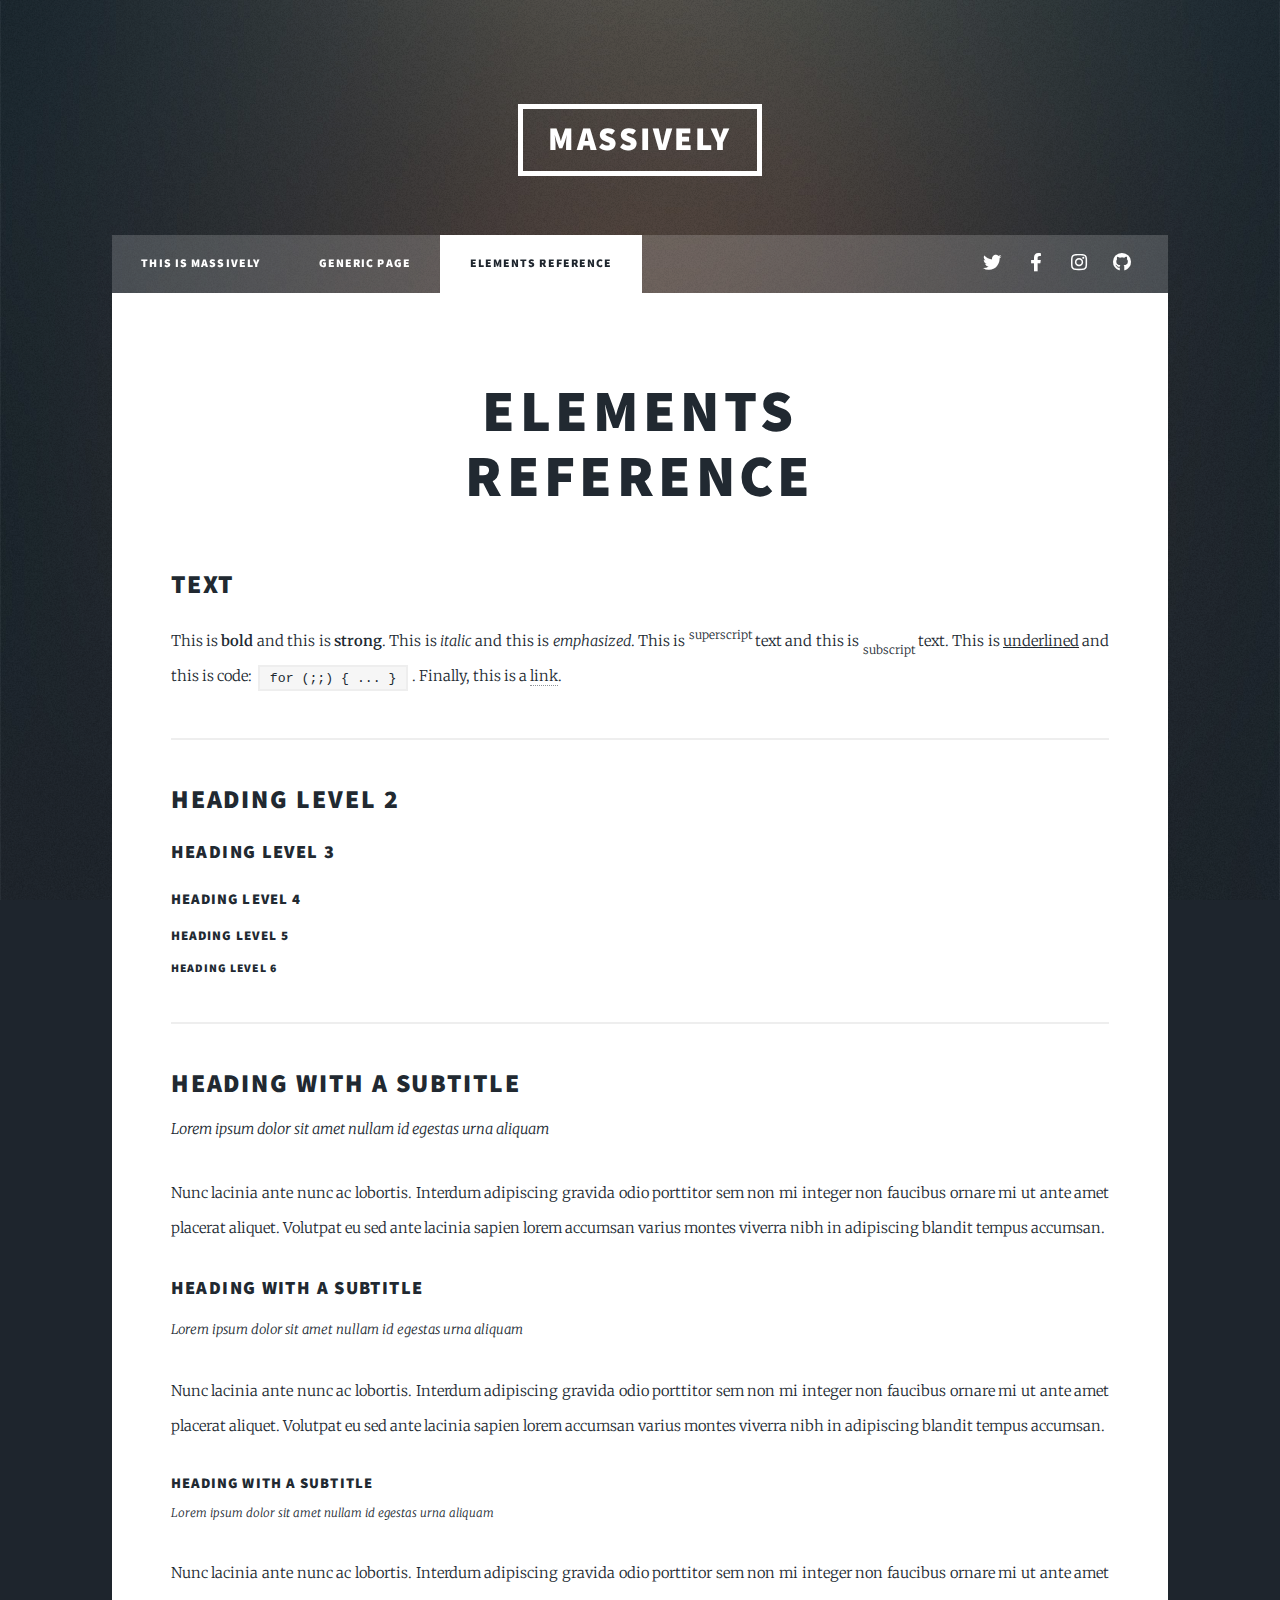
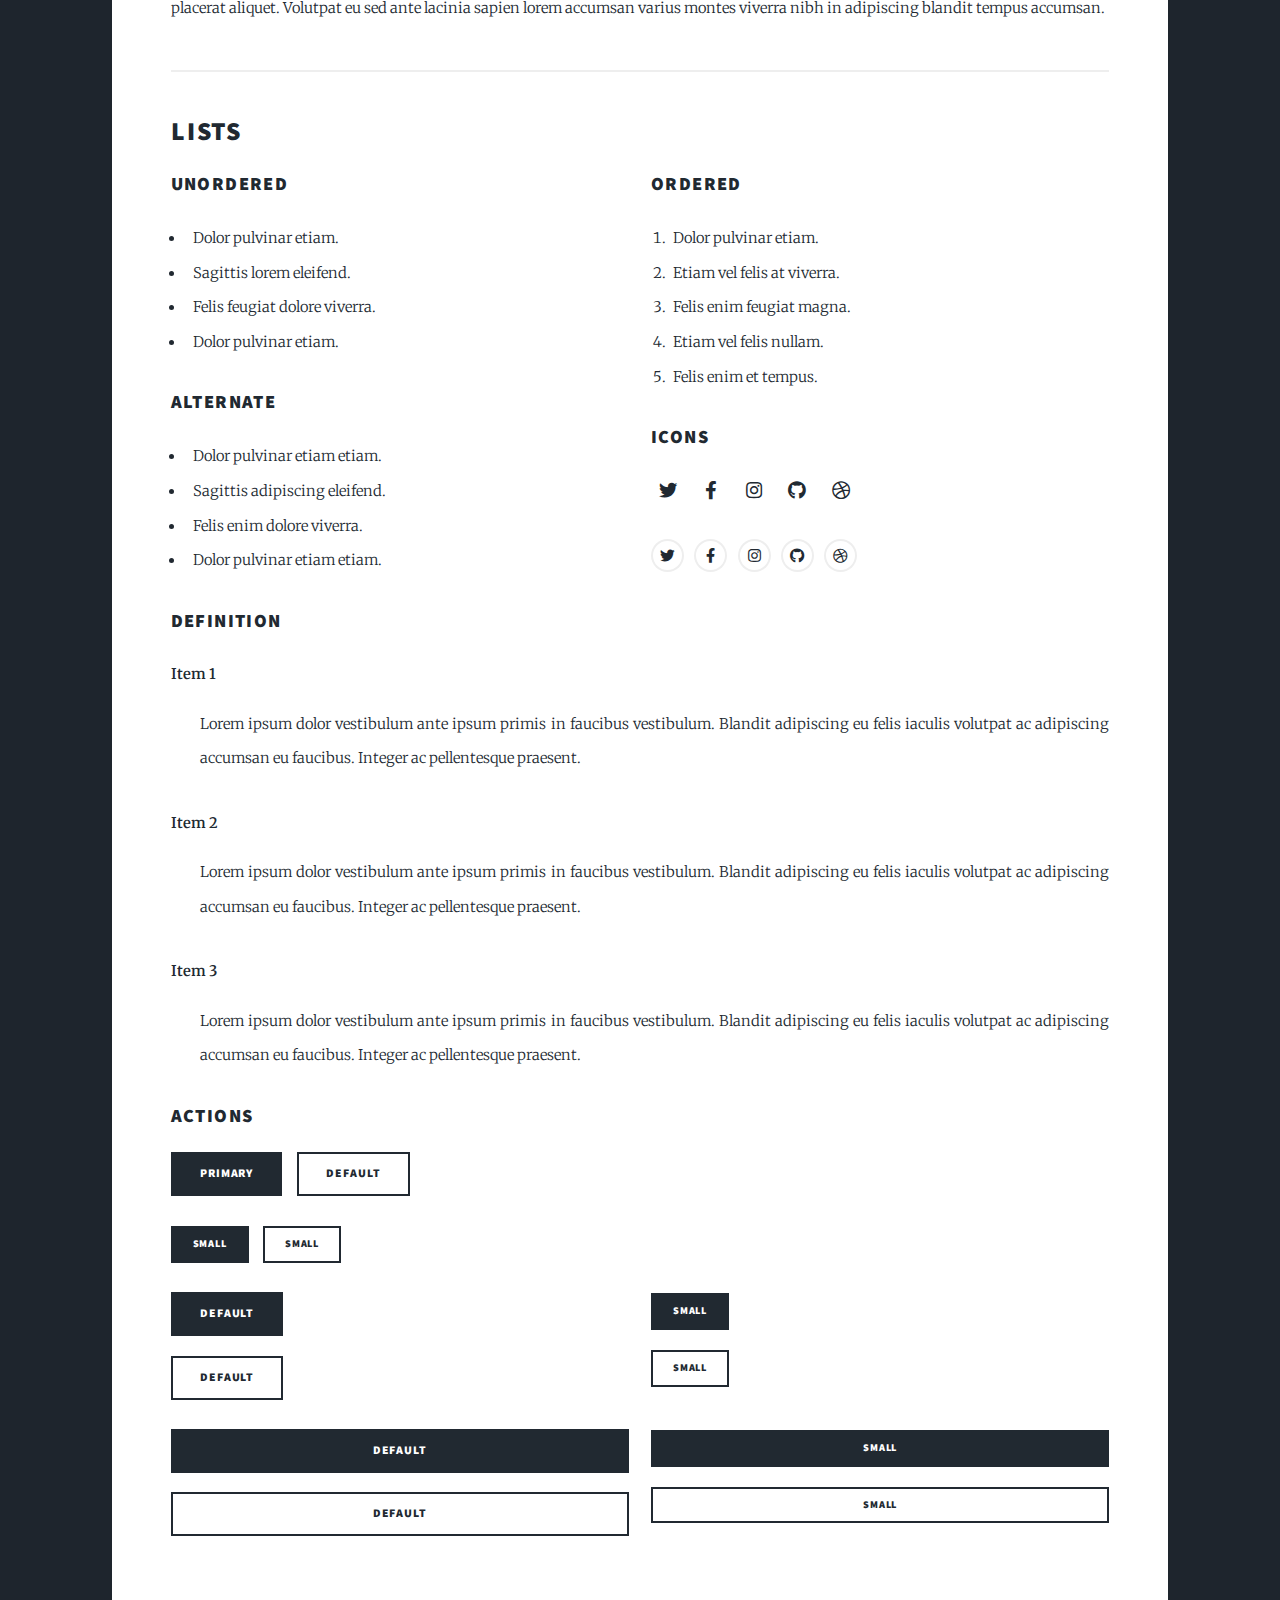
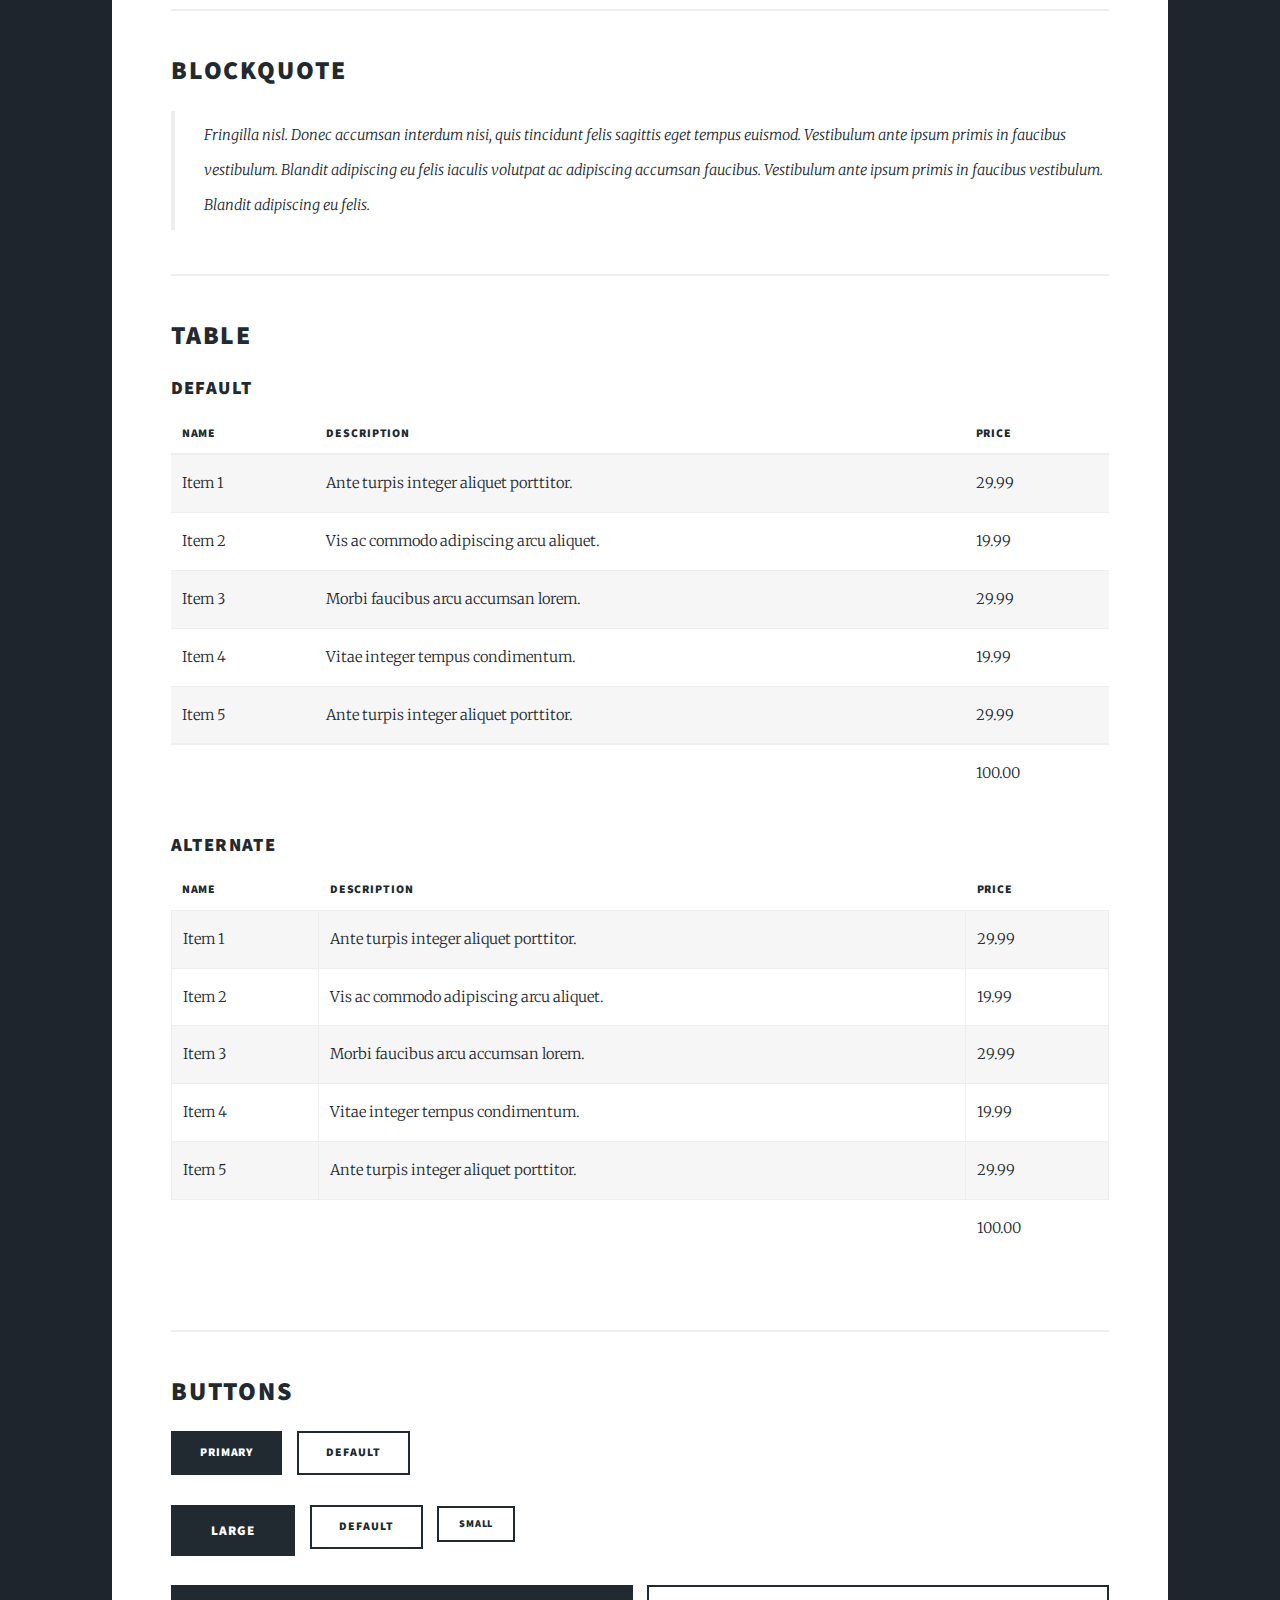
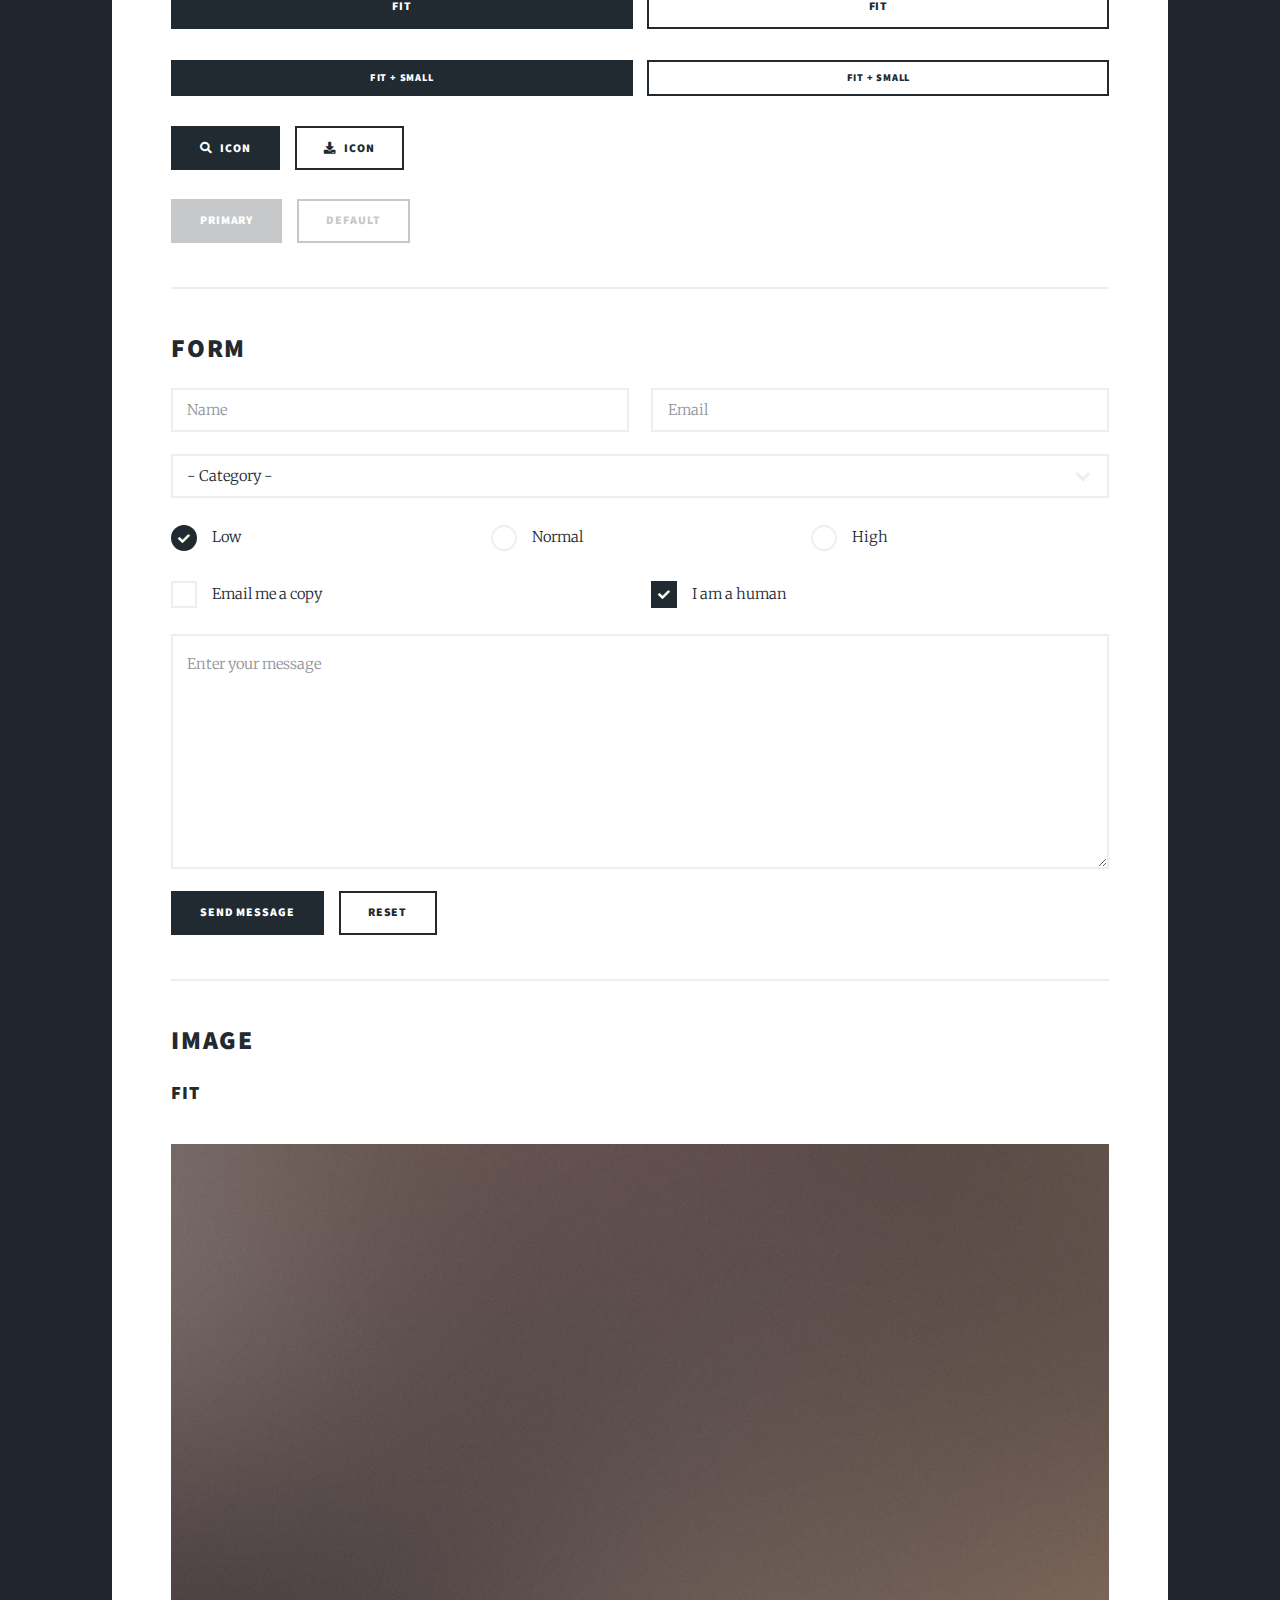
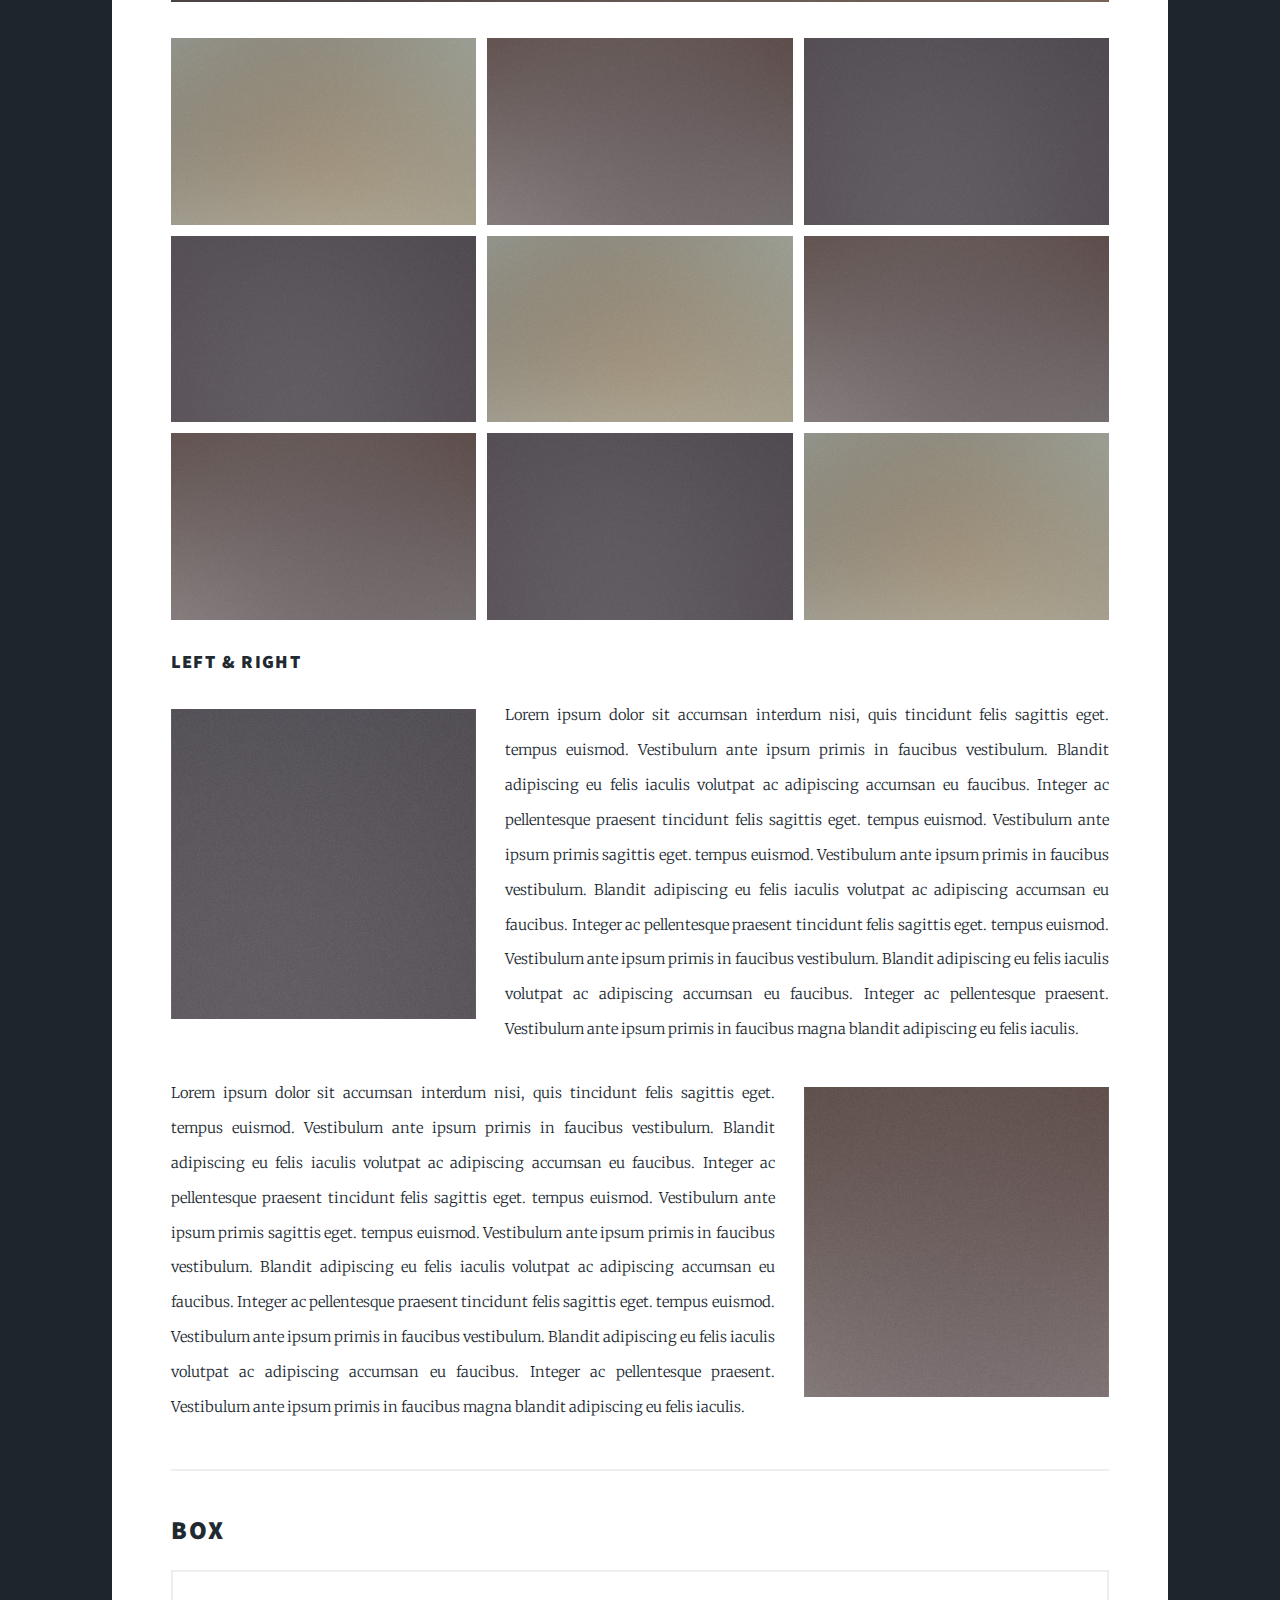
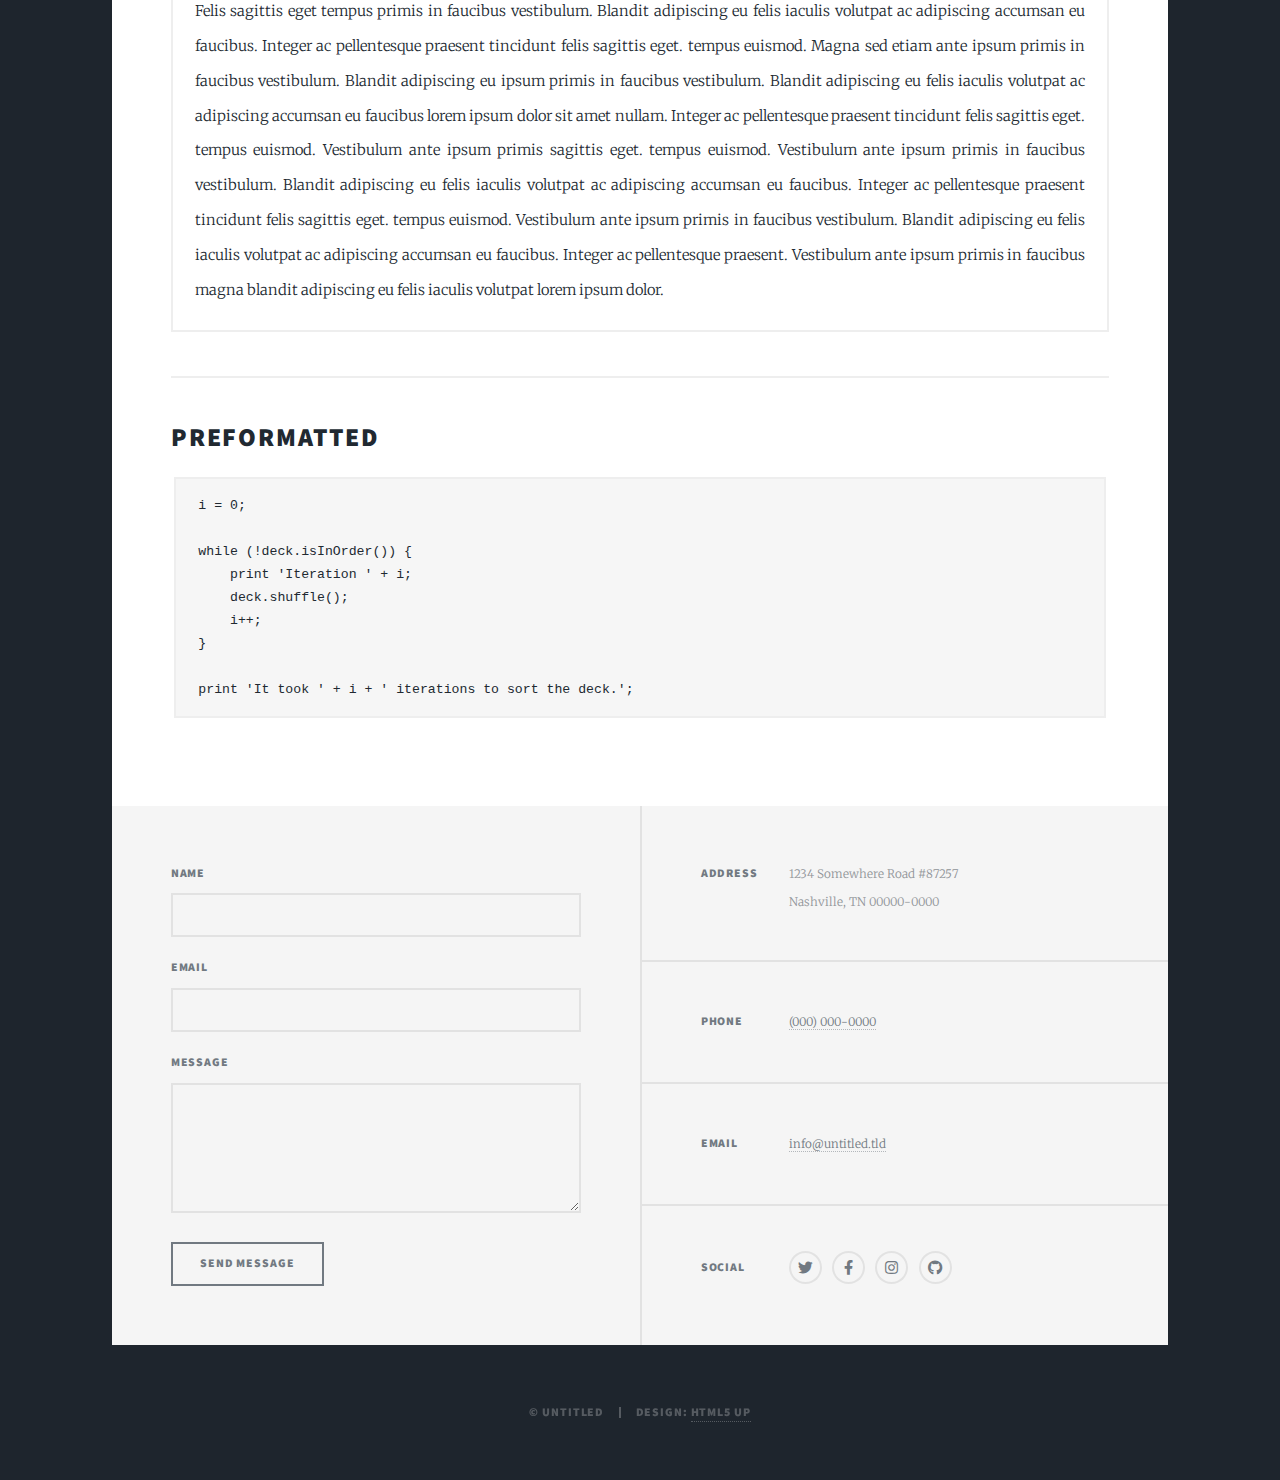
==== elements.html @ f2fc91f4 "use template" ====
<!DOCTYPE HTML>
<!--
	Massively by HTML5 UP
	html5up.net | @ajlkn
	Free for personal and commercial use under the CCA 3.0 license (html5up.net/license)
-->
<html>
	<head>
		<title>Elements Reference - Massively by HTML5 UP</title>
		<meta charset="utf-8" />
		<meta name="viewport" content="width=device-width, initial-scale=1, user-scalable=no" />
		<link rel="stylesheet" href="assets/css/main.css" />
		<noscript><link rel="stylesheet" href="assets/css/noscript.css" /></noscript>
	</head>
	<body class="is-preload">

		<!-- Wrapper -->
			<div id="wrapper">

				<!-- Header -->
					<header id="header">
						<a href="index.html" class="logo">Massively</a>
					</header>

				<!-- Nav -->
					<nav id="nav">
						<ul class="links">
							<li><a href="index.html">This is Massively</a></li>
							<li><a href="generic.html">Generic Page</a></li>
							<li class="active"><a href="elements.html">Elements Reference</a></li>
						</ul>
						<ul class="icons">
							<li><a href="#" class="icon brands fa-twitter"><span class="label">Twitter</span></a></li>
							<li><a href="#" class="icon brands fa-facebook-f"><span class="label">Facebook</span></a></li>
							<li><a href="#" class="icon brands fa-instagram"><span class="label">Instagram</span></a></li>
							<li><a href="#" class="icon brands fa-github"><span class="label">GitHub</span></a></li>
						</ul>
					</nav>

				<!-- Main -->
					<div id="main">

						<!-- Post -->
							<section class="post">
								<header class="major">
									<h1>Elements<br />
									Reference</h1>
								</header>

								<!-- Text stuff -->
									<h2>Text</h2>
									<p>This is <b>bold</b> and this is <strong>strong</strong>. This is <i>italic</i> and this is <em>emphasized</em>.
									This is <sup>superscript</sup> text and this is <sub>subscript</sub> text.
									This is <u>underlined</u> and this is code: <code>for (;;) { ... }</code>.
									Finally, this is a <a href="#">link</a>.</p>
									<hr />
									<h2>Heading Level 2</h2>
									<h3>Heading Level 3</h3>
									<h4>Heading Level 4</h4>
									<h5>Heading Level 5</h5>
									<h6>Heading Level 6</h6>
									<hr />
									<header>
										<h2>Heading with a Subtitle</h2>
										<p>Lorem ipsum dolor sit amet nullam id egestas urna aliquam</p>
									</header>
									<p>Nunc lacinia ante nunc ac lobortis. Interdum adipiscing gravida odio porttitor sem non mi integer non faucibus ornare mi ut ante amet placerat aliquet. Volutpat eu sed ante lacinia sapien lorem accumsan varius montes viverra nibh in adipiscing blandit tempus accumsan.</p>
									<header>
										<h3>Heading with a Subtitle</h3>
										<p>Lorem ipsum dolor sit amet nullam id egestas urna aliquam</p>
									</header>
									<p>Nunc lacinia ante nunc ac lobortis. Interdum adipiscing gravida odio porttitor sem non mi integer non faucibus ornare mi ut ante amet placerat aliquet. Volutpat eu sed ante lacinia sapien lorem accumsan varius montes viverra nibh in adipiscing blandit tempus accumsan.</p>
									<header>
										<h4>Heading with a Subtitle</h4>
										<p>Lorem ipsum dolor sit amet nullam id egestas urna aliquam</p>
									</header>
									<p>Nunc lacinia ante nunc ac lobortis. Interdum adipiscing gravida odio porttitor sem non mi integer non faucibus ornare mi ut ante amet placerat aliquet. Volutpat eu sed ante lacinia sapien lorem accumsan varius montes viverra nibh in adipiscing blandit tempus accumsan.</p>

									<hr />

								<!-- Lists -->
									<h2>Lists</h2>
									<div class="row">
										<div class="col-6 col-12-small">

											<h3>Unordered</h3>
											<ul>
												<li>Dolor pulvinar etiam.</li>
												<li>Sagittis lorem eleifend.</li>
												<li>Felis feugiat dolore viverra.</li>
												<li>Dolor pulvinar etiam.</li>
											</ul>

											<h3>Alternate</h3>
											<ul class="alt">
												<li>Dolor pulvinar etiam etiam.</li>
												<li>Sagittis adipiscing eleifend.</li>
												<li>Felis enim dolore viverra.</li>
												<li>Dolor pulvinar etiam etiam.</li>
											</ul>

										</div>
										<div class="col-6 col-12-small">

											<h3>Ordered</h3>
											<ol>
												<li>Dolor pulvinar etiam.</li>
												<li>Etiam vel felis at viverra.</li>
												<li>Felis enim feugiat magna.</li>
												<li>Etiam vel felis nullam.</li>
												<li>Felis enim et tempus.</li>
											</ol>

											<h3>Icons</h3>
											<ul class="icons">
												<li><a href="#" class="icon brands fa-twitter"><span class="label">Twitter</span></a></li>
												<li><a href="#" class="icon brands fa-facebook-f"><span class="label">Facebook</span></a></li>
												<li><a href="#" class="icon brands fa-instagram"><span class="label">Instagram</span></a></li>
												<li><a href="#" class="icon brands fa-github"><span class="label">Github</span></a></li>
												<li><a href="#" class="icon brands fa-dribbble"><span class="label">Dribbble</span></a></li>
											</ul>
											<ul class="icons alt">
												<li><a href="#" class="icon brands alt fa-twitter"><span class="label">Twitter</span></a></li>
												<li><a href="#" class="icon brands alt fa-facebook-f"><span class="label">Facebook</span></a></li>
												<li><a href="#" class="icon brands alt fa-instagram"><span class="label">Instagram</span></a></li>
												<li><a href="#" class="icon brands alt fa-github"><span class="label">Github</span></a></li>
												<li><a href="#" class="icon brands alt fa-dribbble"><span class="label">Dribbble</span></a></li>
											</ul>

										</div>
									</div>
									<h3>Definition</h3>
									<dl>
										<dt>Item 1</dt>
										<dd>
											<p>Lorem ipsum dolor vestibulum ante ipsum primis in faucibus vestibulum. Blandit adipiscing eu felis iaculis volutpat ac adipiscing accumsan eu faucibus. Integer ac pellentesque praesent.</p>
										</dd>
										<dt>Item 2</dt>
										<dd>
											<p>Lorem ipsum dolor vestibulum ante ipsum primis in faucibus vestibulum. Blandit adipiscing eu felis iaculis volutpat ac adipiscing accumsan eu faucibus. Integer ac pellentesque praesent.</p>
										</dd>
										<dt>Item 3</dt>
										<dd>
											<p>Lorem ipsum dolor vestibulum ante ipsum primis in faucibus vestibulum. Blandit adipiscing eu felis iaculis volutpat ac adipiscing accumsan eu faucibus. Integer ac pellentesque praesent.</p>
										</dd>
									</dl>

									<h3>Actions</h3>
									<ul class="actions">
										<li><a href="#" class="button primary">Primary</a></li>
										<li><a href="#" class="button">Default</a></li>
									</ul>
									<ul class="actions small">
										<li><a href="#" class="button primary small">Small</a></li>
										<li><a href="#" class="button small">Small</a></li>
									</ul>
									<div class="row">
										<div class="col-6 col-12-small">
											<ul class="actions stacked">
												<li><a href="#" class="button primary">Default</a></li>
												<li><a href="#" class="button">Default</a></li>
											</ul>
										</div>
										<div class="col-6 col-12-small">
											<ul class="actions stacked">
												<li><a href="#" class="button primary small">Small</a></li>
												<li><a href="#" class="button small">Small</a></li>
											</ul>
										</div>
									</div>
									<div class="row">
										<div class="col-6 col-12-small">
											<ul class="actions stacked">
												<li><a href="#" class="button primary fit">Default</a></li>
												<li><a href="#" class="button fit">Default</a></li>
											</ul>
										</div>
										<div class="col-6 col-12-small">
											<ul class="actions stacked">
												<li><a href="#" class="button primary small fit">Small</a></li>
												<li><a href="#" class="button small fit">Small</a></li>
											</ul>
										</div>
									</div>

									<hr />

								<!-- Blockquote -->
									<h2>Blockquote</h2>
									<blockquote>Fringilla nisl. Donec accumsan interdum nisi, quis tincidunt felis sagittis eget tempus euismod. Vestibulum ante ipsum primis in faucibus vestibulum. Blandit adipiscing eu felis iaculis volutpat ac adipiscing accumsan faucibus. Vestibulum ante ipsum primis in faucibus vestibulum. Blandit adipiscing eu felis.</blockquote>

									<hr />

								<!-- Table -->
									<h2>Table</h2>

									<h3>Default</h3>
									<div class="table-wrapper">
										<table>
											<thead>
												<tr>
													<th>Name</th>
													<th>Description</th>
													<th>Price</th>
												</tr>
											</thead>
											<tbody>
												<tr>
													<td>Item 1</td>
													<td>Ante turpis integer aliquet porttitor.</td>
													<td>29.99</td>
												</tr>
												<tr>
													<td>Item 2</td>
													<td>Vis ac commodo adipiscing arcu aliquet.</td>
													<td>19.99</td>
												</tr>
												<tr>
													<td>Item 3</td>
													<td> Morbi faucibus arcu accumsan lorem.</td>
													<td>29.99</td>
												</tr>
												<tr>
													<td>Item 4</td>
													<td>Vitae integer tempus condimentum.</td>
													<td>19.99</td>
												</tr>
												<tr>
													<td>Item 5</td>
													<td>Ante turpis integer aliquet porttitor.</td>
													<td>29.99</td>
												</tr>
											</tbody>
											<tfoot>
												<tr>
													<td colspan="2"></td>
													<td>100.00</td>
												</tr>
											</tfoot>
										</table>
									</div>

									<h3>Alternate</h3>
									<div class="table-wrapper">
										<table class="alt">
											<thead>
												<tr>
													<th>Name</th>
													<th>Description</th>
													<th>Price</th>
												</tr>
											</thead>
											<tbody>
												<tr>
													<td>Item 1</td>
													<td>Ante turpis integer aliquet porttitor.</td>
													<td>29.99</td>
												</tr>
												<tr>
													<td>Item 2</td>
													<td>Vis ac commodo adipiscing arcu aliquet.</td>
													<td>19.99</td>
												</tr>
												<tr>
													<td>Item 3</td>
													<td> Morbi faucibus arcu accumsan lorem.</td>
													<td>29.99</td>
												</tr>
												<tr>
													<td>Item 4</td>
													<td>Vitae integer tempus condimentum.</td>
													<td>19.99</td>
												</tr>
												<tr>
													<td>Item 5</td>
													<td>Ante turpis integer aliquet porttitor.</td>
													<td>29.99</td>
												</tr>
											</tbody>
											<tfoot>
												<tr>
													<td colspan="2"></td>
													<td>100.00</td>
												</tr>
											</tfoot>
										</table>
									</div>

									<hr />

								<!-- Buttons -->
									<h2>Buttons</h2>
									<ul class="actions">
										<li><a href="#" class="button primary">Primary</a></li>
										<li><a href="#" class="button">Default</a></li>
									</ul>
									<ul class="actions">
										<li><a href="#" class="button primary large">Large</a></li>
										<li><a href="#" class="button">Default</a></li>
										<li><a href="#" class="button small">Small</a></li>
									</ul>
									<ul class="actions fit">
										<li><a href="#" class="button primary fit">Fit</a></li>
										<li><a href="#" class="button fit">Fit</a></li>
									</ul>
									<ul class="actions fit small">
										<li><a href="#" class="button primary fit small">Fit + Small</a></li>
										<li><a href="#" class="button fit small">Fit + Small</a></li>
									</ul>
									<ul class="actions">
										<li><a href="#" class="button primary icon solid fa-search">Icon</a></li>
										<li><a href="#" class="button icon solid fa-download">Icon</a></li>
									</ul>
									<ul class="actions">
										<li><span class="button primary disabled">Primary</span></li>
										<li><span class="button disabled">Default</span></li>
									</ul>

									<hr />

								<!-- Form -->
									<h2>Form</h2>

									<form method="post" action="#">
										<div class="row gtr-uniform">
											<div class="col-6 col-12-xsmall">
												<input type="text" name="demo-name" id="demo-name" value="" placeholder="Name" />
											</div>
											<div class="col-6 col-12-xsmall">
												<input type="email" name="demo-email" id="demo-email" value="" placeholder="Email" />
											</div>
											<!-- Break -->
											<div class="col-12">
												<select name="demo-category" id="demo-category">
													<option value="">- Category -</option>
													<option value="1">Manufacturing</option>
													<option value="1">Shipping</option>
													<option value="1">Administration</option>
													<option value="1">Human Resources</option>
												</select>
											</div>
											<!-- Break -->
											<div class="col-4 col-12-small">
												<input type="radio" id="demo-priority-low" name="demo-priority" checked>
												<label for="demo-priority-low">Low</label>
											</div>
											<div class="col-4 col-12-small">
												<input type="radio" id="demo-priority-normal" name="demo-priority">
												<label for="demo-priority-normal">Normal</label>
											</div>
											<div class="col-4 col-12-small">
												<input type="radio" id="demo-priority-high" name="demo-priority">
												<label for="demo-priority-high">High</label>
											</div>
											<!-- Break -->
											<div class="col-6 col-12-small">
												<input type="checkbox" id="demo-copy" name="demo-copy">
												<label for="demo-copy">Email me a copy</label>
											</div>
											<div class="col-6 col-12-small">
												<input type="checkbox" id="demo-human" name="demo-human" checked>
												<label for="demo-human">I am a human</label>
											</div>
											<!-- Break -->
											<div class="col-12">
												<textarea name="demo-message" id="demo-message" placeholder="Enter your message" rows="6"></textarea>
											</div>
											<!-- Break -->
											<div class="col-12">
												<ul class="actions">
													<li><input type="submit" value="Send Message" class="primary" /></li>
													<li><input type="reset" value="Reset" /></li>
												</ul>
											</div>
										</div>
									</form>

									<hr />

								<!-- Image -->
									<h2>Image</h2>

									<h3>Fit</h3>
									<span class="image fit"><img src="images/pic01.jpg" alt="" /></span>
									<div class="box alt">
										<div class="row gtr-50 gtr-uniform">
											<div class="col-4"><span class="image fit"><img src="images/pic02.jpg" alt="" /></span></div>
											<div class="col-4"><span class="image fit"><img src="images/pic03.jpg" alt="" /></span></div>
											<div class="col-4"><span class="image fit"><img src="images/pic04.jpg" alt="" /></span></div>
											<!-- Break -->
											<div class="col-4"><span class="image fit"><img src="images/pic04.jpg" alt="" /></span></div>
											<div class="col-4"><span class="image fit"><img src="images/pic02.jpg" alt="" /></span></div>
											<div class="col-4"><span class="image fit"><img src="images/pic03.jpg" alt="" /></span></div>
											<!-- Break -->
											<div class="col-4"><span class="image fit"><img src="images/pic03.jpg" alt="" /></span></div>
											<div class="col-4"><span class="image fit"><img src="images/pic04.jpg" alt="" /></span></div>
											<div class="col-4"><span class="image fit"><img src="images/pic02.jpg" alt="" /></span></div>
										</div>
									</div>

									<h3>Left &amp; Right</h3>
									<p><span class="image left"><img src="images/pic08.jpg" alt="" /></span>Lorem ipsum dolor sit accumsan interdum nisi, quis tincidunt felis sagittis eget. tempus euismod. Vestibulum ante ipsum primis in faucibus vestibulum. Blandit adipiscing eu felis iaculis volutpat ac adipiscing accumsan eu faucibus. Integer ac pellentesque praesent tincidunt felis sagittis eget. tempus euismod. Vestibulum ante ipsum primis sagittis eget. tempus euismod. Vestibulum ante ipsum primis in faucibus vestibulum. Blandit adipiscing eu felis iaculis volutpat ac adipiscing accumsan eu faucibus. Integer ac pellentesque praesent tincidunt felis sagittis eget. tempus euismod. Vestibulum ante ipsum primis in faucibus vestibulum. Blandit adipiscing eu felis iaculis volutpat ac adipiscing accumsan eu faucibus. Integer ac pellentesque praesent. Vestibulum ante ipsum primis in faucibus magna blandit adipiscing eu felis iaculis.</p>
									<p><span class="image right"><img src="images/pic09.jpg" alt="" /></span>Lorem ipsum dolor sit accumsan interdum nisi, quis tincidunt felis sagittis eget. tempus euismod. Vestibulum ante ipsum primis in faucibus vestibulum. Blandit adipiscing eu felis iaculis volutpat ac adipiscing accumsan eu faucibus. Integer ac pellentesque praesent tincidunt felis sagittis eget. tempus euismod. Vestibulum ante ipsum primis sagittis eget. tempus euismod. Vestibulum ante ipsum primis in faucibus vestibulum. Blandit adipiscing eu felis iaculis volutpat ac adipiscing accumsan eu faucibus. Integer ac pellentesque praesent tincidunt felis sagittis eget. tempus euismod. Vestibulum ante ipsum primis in faucibus vestibulum. Blandit adipiscing eu felis iaculis volutpat ac adipiscing accumsan eu faucibus. Integer ac pellentesque praesent. Vestibulum ante ipsum primis in faucibus magna blandit adipiscing eu felis iaculis.</p>

									<hr />

								<!-- Box -->
									<h2>Box</h2>
									<div class="box">
										<p>Felis sagittis eget tempus primis in faucibus vestibulum. Blandit adipiscing eu felis iaculis volutpat ac adipiscing accumsan eu faucibus. Integer ac pellentesque praesent tincidunt felis sagittis eget. tempus euismod. Magna sed etiam ante ipsum primis in faucibus vestibulum. Blandit adipiscing eu ipsum primis in faucibus vestibulum. Blandit adipiscing eu felis iaculis volutpat ac adipiscing accumsan eu faucibus lorem ipsum dolor sit amet nullam. Integer ac pellentesque praesent tincidunt felis sagittis eget. tempus euismod. Vestibulum ante ipsum primis sagittis eget. tempus euismod. Vestibulum ante ipsum primis in faucibus vestibulum. Blandit adipiscing eu felis iaculis volutpat ac adipiscing accumsan eu faucibus. Integer ac pellentesque praesent tincidunt felis sagittis eget. tempus euismod. Vestibulum ante ipsum primis in faucibus vestibulum. Blandit adipiscing eu felis iaculis volutpat ac adipiscing accumsan eu faucibus. Integer ac pellentesque praesent. Vestibulum ante ipsum primis in faucibus magna blandit adipiscing eu felis iaculis volutpat lorem ipsum dolor.</p>
									</div>

									<hr />

								<!-- Preformatted Code -->
									<h2>Preformatted</h2>
									<pre><code>i = 0;

while (!deck.isInOrder()) {
    print 'Iteration ' + i;
    deck.shuffle();
    i++;
}

print 'It took ' + i + ' iterations to sort the deck.';
</code></pre>

							</section>

					</div>

				<!-- Footer -->
					<footer id="footer">
						<section>
							<form method="post" action="#">
								<div class="fields">
									<div class="field">
										<label for="name">Name</label>
										<input type="text" name="name" id="name" />
									</div>
									<div class="field">
										<label for="email">Email</label>
										<input type="text" name="email" id="email" />
									</div>
									<div class="field">
										<label for="message">Message</label>
										<textarea name="message" id="message" rows="3"></textarea>
									</div>
								</div>
								<ul class="actions">
									<li><input type="submit" value="Send Message" /></li>
								</ul>
							</form>
						</section>
						<section class="split contact">
							<section class="alt">
								<h3>Address</h3>
								<p>1234 Somewhere Road #87257<br />
								Nashville, TN 00000-0000</p>
							</section>
							<section>
								<h3>Phone</h3>
								<p><a href="#">(000) 000-0000</a></p>
							</section>
							<section>
								<h3>Email</h3>
								<p><a href="#">info@untitled.tld</a></p>
							</section>
							<section>
								<h3>Social</h3>
								<ul class="icons alt">
									<li><a href="#" class="icon brands alt fa-twitter"><span class="label">Twitter</span></a></li>
									<li><a href="#" class="icon brands alt fa-facebook-f"><span class="label">Facebook</span></a></li>
									<li><a href="#" class="icon brands alt fa-instagram"><span class="label">Instagram</span></a></li>
									<li><a href="#" class="icon brands alt fa-github"><span class="label">GitHub</span></a></li>
								</ul>
							</section>
						</section>
					</footer>

				<!-- Copyright -->
					<div id="copyright">
						<ul><li>&copy; Untitled</li><li>Design: <a href="https://html5up.net">HTML5 UP</a></li></ul>
					</div>

			</div>

		<!-- Scripts -->
			<script src="assets/js/jquery.min.js"></script>
			<script src="assets/js/jquery.scrollex.min.js"></script>
			<script src="assets/js/jquery.scrolly.min.js"></script>
			<script src="assets/js/browser.min.js"></script>
			<script src="assets/js/breakpoints.min.js"></script>
			<script src="assets/js/util.js"></script>
			<script src="assets/js/main.js"></script>

	</body>
</html>
---- assets/css/main.css ----
@import url(fontawesome-all.min.css);
@import url("https://fonts.googleapis.com/css?family=Merriweather:300,700,300italic,700italic|Source+Sans+Pro:900");

/*
	Massively by HTML5 UP
	html5up.net | @ajlkn
	Free for personal and commercial use under the CCA 3.0 license (html5up.net/license)
*/

html, body, div, span, applet, object,
iframe, h1, h2, h3, h4, h5, h6, p, blockquote,
pre, a, abbr, acronym, address, big, cite,
code, del, dfn, em, img, ins, kbd, q, s, samp,
small, strike, strong, sub, sup, tt, var, b,
u, i, center, dl, dt, dd, ol, ul, li, fieldset,
form, label, legend, table, caption, tbody,
tfoot, thead, tr, th, td, article, aside,
canvas, details, embed, figure, figcaption,
footer, header, hgroup, menu, nav, output, ruby,
section, summary, time, mark, audio, video {
	margin: 0;
	padding: 0;
	border: 0;
	font-size: 100%;
	font: inherit;
	vertical-align: baseline;}

article, aside, details, figcaption, figure,
footer, header, hgroup, menu, nav, section {
	display: block;}

body {
	line-height: 1;
}

ol, ul {
	list-style: none;
}

blockquote, q {
	quotes: none;
}

	blockquote:before, blockquote:after, q:before, q:after {
		content: '';
		content: none;
	}

table {
	border-collapse: collapse;
	border-spacing: 0;
}

body {
	-webkit-text-size-adjust: none;
}

mark {
	background-color: transparent;
	color: inherit;
}

input::-moz-focus-inner {
	border: 0;
	padding: 0;
}

input, select, textarea {
	-moz-appearance: none;
	-webkit-appearance: none;
	-ms-appearance: none;
	appearance: none;
}

/* Basic */

	@-ms-viewport {
		width: device-width;
	}

	body {
		-ms-overflow-style: scrollbar;
	}

	@media screen and (max-width: 480px) {

		html, body {
			min-width: 320px;
		}

	}

	html {
		box-sizing: border-box;
	}

	*, *:before, *:after {
		box-sizing: inherit;
	}

	body {
		background-color: #1e252d;
	}

		body.is-preload *, body.is-preload *:before, body.is-preload *:after {
			-moz-animation: none !important;
			-webkit-animation: none !important;
			-ms-animation: none !important;
			animation: none !important;
			-moz-transition: none !important;
			-webkit-transition: none !important;
			-ms-transition: none !important;
			transition: none !important;
		}

/* Type */

	html {
		font-size: 16pt;
	}

		@media screen and (max-width: 1680px) {

			html {
				font-size: 12pt;
			}

		}

		@media screen and (max-width: 1280px) {

			html {
				font-size: 11pt;
			}

		}

		@media screen and (max-width: 360px) {

			html {
				font-size: 10pt;
			}

		}

	body {
		color: #212931;
	}

	body, input, select, textarea {
		font-family: "Merriweather", Georgia, serif;
		font-weight: 300;
		font-size: 1rem;
		line-height: 2.375;
	}

	a {
		-moz-transition: color 0.2s ease-in-out, background-color 0.2s ease-in-out, border-color 0.2s ease-in-out, box-shadow 0.2s ease-in-out;
		-webkit-transition: color 0.2s ease-in-out, background-color 0.2s ease-in-out, border-color 0.2s ease-in-out, box-shadow 0.2s ease-in-out;
		-ms-transition: color 0.2s ease-in-out, background-color 0.2s ease-in-out, border-color 0.2s ease-in-out, box-shadow 0.2s ease-in-out;
		transition: color 0.2s ease-in-out, background-color 0.2s ease-in-out, border-color 0.2s ease-in-out, box-shadow 0.2s ease-in-out;
		border-bottom: dotted 1px;
		text-decoration: none;
	}

		a:hover {
			border-bottom-color: transparent;
		}

	strong, b {
		font-weight: 600;
	}

	em, i {
		font-style: italic;
	}

	p {
		text-align: justify;
		margin: 0 0 2rem 0;
	}

	h1, h2, h3, h4, h5, h6 {
		font-family: "Source Sans Pro", Helvetica, sans-serif;
		font-weight: 900;
		line-height: 1.5;
		letter-spacing: 0.075em;
		text-transform: uppercase;
		margin: 0 0 1rem 0;
	}

		h1 a, h2 a, h3 a, h4 a, h5 a, h6 a {
			border-bottom: 0;
			color: inherit;
			text-decoration: none;
		}

	h1 {
		font-size: 4rem;
		line-height: 1.1;
		margin: 0 0 2rem 0;
	}

	h2 {
		font-size: 1.75rem;
		line-height: 1.3;
		margin: 0 0 1.5rem 0;
	}

	h3 {
		font-size: 1.25rem;
		margin: 0 0 1.5rem 0;
	}

	h4 {
		font-size: 1rem;
	}

	h5 {
		font-size: 0.9rem;
	}

	h6 {
		font-size: 0.8rem;
	}

	sub {
		font-size: 0.8rem;
		position: relative;
		top: 0.5rem;
	}

	sup {
		font-size: 0.8rem;
		position: relative;
		top: -0.5rem;
	}

	blockquote {
		border-left: solid 4px;
		font-style: italic;
		margin: 0 0 2rem 0;
		padding: 0.5rem 0 0.5rem 2rem;
	}

	code {
		border: solid 2px;
		font-family: "Courier New", monospace;
		font-size: 0.9rem;
		margin: 0 0.25rem;
		padding: 0.25rem 0.65rem;
	}

	pre {
		-webkit-overflow-scrolling: touch;
		font-family: "Courier New", monospace;
		font-size: 0.9rem;
		margin: 0 0 2rem 0;
	}

		pre code {
			display: block;
			line-height: 1.75;
			padding: 1rem 1.5rem;
			overflow-x: auto;
		}

	hr {
		border: 0;
		border-bottom: solid 2px;
		margin: 3rem 0;
	}

		hr.major {
			margin: 5rem 0;
		}

	.align-left {
		text-align: left;
	}

	.align-center {
		text-align: center;
	}

	.align-right {
		text-align: right;
	}

	input, select, textarea {
		color: #212931;
	}

	a {
		color: #212931;
		border-bottom-color: rgba(33, 41, 49, 0.5);
	}

		a:hover {
			border-bottom-color: transparent;
			color: #18bfef !important;
		}

	strong, b {
		color: #212931;
	}

	h1, h2, h3, h4, h5, h6 {
		color: #212931;
	}

	blockquote {
		border-left-color: #eeeeee;
	}

	code {
		background: rgba(220, 220, 220, 0.25);
		border-color: #eeeeee;
	}

	hr {
		border-bottom-color: #eeeeee;
	}

/* Row */

	.row {
		display: flex;
		flex-wrap: wrap;
		box-sizing: border-box;
		align-items: stretch;
	}

		.row > * {
			box-sizing: border-box;
		}

		.row.gtr-uniform > * > :last-child {
			margin-bottom: 0;
		}

		.row.aln-left {
			justify-content: flex-start;
		}

		.row.aln-center {
			justify-content: center;
		}

		.row.aln-right {
			justify-content: flex-end;
		}

		.row.aln-top {
			align-items: flex-start;
		}

		.row.aln-middle {
			align-items: center;
		}

		.row.aln-bottom {
			align-items: flex-end;
		}

		.row > .imp {
			order: -1;
		}

		.row > .col-1 {
			width: 8.33333%;
		}

		.row > .off-1 {
			margin-left: 8.33333%;
		}

		.row > .col-2 {
			width: 16.66667%;
		}

		.row > .off-2 {
			margin-left: 16.66667%;
		}

		.row > .col-3 {
			width: 25%;
		}

		.row > .off-3 {
			margin-left: 25%;
		}

		.row > .col-4 {
			width: 33.33333%;
		}

		.row > .off-4 {
			margin-left: 33.33333%;
		}

		.row > .col-5 {
			width: 41.66667%;
		}

		.row > .off-5 {
			margin-left: 41.66667%;
		}

		.row > .col-6 {
			width: 50%;
		}

		.row > .off-6 {
			margin-left: 50%;
		}

		.row > .col-7 {
			width: 58.33333%;
		}

		.row > .off-7 {
			margin-left: 58.33333%;
		}

		.row > .col-8 {
			width: 66.66667%;
		}

		.row > .off-8 {
			margin-left: 66.66667%;
		}

		.row > .col-9 {
			width: 75%;
		}

		.row > .off-9 {
			margin-left: 75%;
		}

		.row > .col-10 {
			width: 83.33333%;
		}

		.row > .off-10 {
			margin-left: 83.33333%;
		}

		.row > .col-11 {
			width: 91.66667%;
		}

		.row > .off-11 {
			margin-left: 91.66667%;
		}

		.row > .col-12 {
			width: 100%;
		}

		.row > .off-12 {
			margin-left: 100%;
		}

		.row.gtr-0 {
			margin-top: 0;
			margin-left: 0rem;
		}

			.row.gtr-0 > * {
				padding: 0 0 0 0rem;
			}

			.row.gtr-0.gtr-uniform {
				margin-top: 0rem;
			}

				.row.gtr-0.gtr-uniform > * {
					padding-top: 0rem;
				}

		.row.gtr-25 {
			margin-top: 0;
			margin-left: -0.375rem;
		}

			.row.gtr-25 > * {
				padding: 0 0 0 0.375rem;
			}

			.row.gtr-25.gtr-uniform {
				margin-top: -0.375rem;
			}

				.row.gtr-25.gtr-uniform > * {
					padding-top: 0.375rem;
				}

		.row.gtr-50 {
			margin-top: 0;
			margin-left: -0.75rem;
		}

			.row.gtr-50 > * {
				padding: 0 0 0 0.75rem;
			}

			.row.gtr-50.gtr-uniform {
				margin-top: -0.75rem;
			}

				.row.gtr-50.gtr-uniform > * {
					padding-top: 0.75rem;
				}

		.row {
			margin-top: 0;
			margin-left: -1.5rem;
		}

			.row > * {
				padding: 0 0 0 1.5rem;
			}

			.row.gtr-uniform {
				margin-top: -1.5rem;
			}

				.row.gtr-uniform > * {
					padding-top: 1.5rem;
				}

		.row.gtr-150 {
			margin-top: 0;
			margin-left: -2.25rem;
		}

			.row.gtr-150 > * {
				padding: 0 0 0 2.25rem;
			}

			.row.gtr-150.gtr-uniform {
				margin-top: -2.25rem;
			}

				.row.gtr-150.gtr-uniform > * {
					padding-top: 2.25rem;
				}

		.row.gtr-200 {
			margin-top: 0;
			margin-left: -3rem;
		}

			.row.gtr-200 > * {
				padding: 0 0 0 3rem;
			}

			.row.gtr-200.gtr-uniform {
				margin-top: -3rem;
			}

				.row.gtr-200.gtr-uniform > * {
					padding-top: 3rem;
				}

		@media screen and (max-width: 1680px) {

			.row {
				display: flex;
				flex-wrap: wrap;
				box-sizing: border-box;
				align-items: stretch;
			}

				.row > * {
					box-sizing: border-box;
				}

				.row.gtr-uniform > * > :last-child {
					margin-bottom: 0;
				}

				.row.aln-left {
					justify-content: flex-start;
				}

				.row.aln-center {
					justify-content: center;
				}

				.row.aln-right {
					justify-content: flex-end;
				}

				.row.aln-top {
					align-items: flex-start;
				}

				.row.aln-middle {
					align-items: center;
				}

				.row.aln-bottom {
					align-items: flex-end;
				}

				.row > .imp-xlarge {
					order: -1;
				}

				.row > .col-1-xlarge {
					width: 8.33333%;
				}

				.row > .off-1-xlarge {
					margin-left: 8.33333%;
				}

				.row > .col-2-xlarge {
					width: 16.66667%;
				}

				.row > .off-2-xlarge {
					margin-left: 16.66667%;
				}

				.row > .col-3-xlarge {
					width: 25%;
				}

				.row > .off-3-xlarge {
					margin-left: 25%;
				}

				.row > .col-4-xlarge {
					width: 33.33333%;
				}

				.row > .off-4-xlarge {
					margin-left: 33.33333%;
				}

				.row > .col-5-xlarge {
					width: 41.66667%;
				}

				.row > .off-5-xlarge {
					margin-left: 41.66667%;
				}

				.row > .col-6-xlarge {
					width: 50%;
				}

				.row > .off-6-xlarge {
					margin-left: 50%;
				}

				.row > .col-7-xlarge {
					width: 58.33333%;
				}

				.row > .off-7-xlarge {
					margin-left: 58.33333%;
				}

				.row > .col-8-xlarge {
					width: 66.66667%;
				}

				.row > .off-8-xlarge {
					margin-left: 66.66667%;
				}

				.row > .col-9-xlarge {
					width: 75%;
				}

				.row > .off-9-xlarge {
					margin-left: 75%;
				}

				.row > .col-10-xlarge {
					width: 83.33333%;
				}

				.row > .off-10-xlarge {
					margin-left: 83.33333%;
				}

				.row > .col-11-xlarge {
					width: 91.66667%;
				}

				.row > .off-11-xlarge {
					margin-left: 91.66667%;
				}

				.row > .col-12-xlarge {
					width: 100%;
				}

				.row > .off-12-xlarge {
					margin-left: 100%;
				}

				.row.gtr-0 {
					margin-top: 0;
					margin-left: 0rem;
				}

					.row.gtr-0 > * {
						padding: 0 0 0 0rem;
					}

					.row.gtr-0.gtr-uniform {
						margin-top: 0rem;
					}

						.row.gtr-0.gtr-uniform > * {
							padding-top: 0rem;
						}

				.row.gtr-25 {
					margin-top: 0;
					margin-left: -0.375rem;
				}

					.row.gtr-25 > * {
						padding: 0 0 0 0.375rem;
					}

					.row.gtr-25.gtr-uniform {
						margin-top: -0.375rem;
					}

						.row.gtr-25.gtr-uniform > * {
							padding-top: 0.375rem;
						}

				.row.gtr-50 {
					margin-top: 0;
					margin-left: -0.75rem;
				}

					.row.gtr-50 > * {
						padding: 0 0 0 0.75rem;
					}

					.row.gtr-50.gtr-uniform {
						margin-top: -0.75rem;
					}

						.row.gtr-50.gtr-uniform > * {
							padding-top: 0.75rem;
						}

				.row {
					margin-top: 0;
					margin-left: -1.5rem;
				}

					.row > * {
						padding: 0 0 0 1.5rem;
					}

					.row.gtr-uniform {
						margin-top: -1.5rem;
					}

						.row.gtr-uniform > * {
							padding-top: 1.5rem;
						}

				.row.gtr-150 {
					margin-top: 0;
					margin-left: -2.25rem;
				}

					.row.gtr-150 > * {
						padding: 0 0 0 2.25rem;
					}

					.row.gtr-150.gtr-uniform {
						margin-top: -2.25rem;
					}

						.row.gtr-150.gtr-uniform > * {
							padding-top: 2.25rem;
						}

				.row.gtr-200 {
					margin-top: 0;
					margin-left: -3rem;
				}

					.row.gtr-200 > * {
						padding: 0 0 0 3rem;
					}

					.row.gtr-200.gtr-uniform {
						margin-top: -3rem;
					}

						.row.gtr-200.gtr-uniform > * {
							padding-top: 3rem;
						}

		}

		@media screen and (max-width: 1280px) {

			.row {
				display: flex;
				flex-wrap: wrap;
				box-sizing: border-box;
				align-items: stretch;
			}

				.row > * {
					box-sizing: border-box;
				}

				.row.gtr-uniform > * > :last-child {
					margin-bottom: 0;
				}

				.row.aln-left {
					justify-content: flex-start;
				}

				.row.aln-center {
					justify-content: center;
				}

				.row.aln-right {
					justify-content: flex-end;
				}

				.row.aln-top {
					align-items: flex-start;
				}

				.row.aln-middle {
					align-items: center;
				}

				.row.aln-bottom {
					align-items: flex-end;
				}

				.row > .imp-large {
					order: -1;
				}

				.row > .col-1-large {
					width: 8.33333%;
				}

				.row > .off-1-large {
					margin-left: 8.33333%;
				}

				.row > .col-2-large {
					width: 16.66667%;
				}

				.row > .off-2-large {
					margin-left: 16.66667%;
				}

				.row > .col-3-large {
					width: 25%;
				}

				.row > .off-3-large {
					margin-left: 25%;
				}

				.row > .col-4-large {
					width: 33.33333%;
				}

				.row > .off-4-large {
					margin-left: 33.33333%;
				}

				.row > .col-5-large {
					width: 41.66667%;
				}

				.row > .off-5-large {
					margin-left: 41.66667%;
				}

				.row > .col-6-large {
					width: 50%;
				}

				.row > .off-6-large {
					margin-left: 50%;
				}

				.row > .col-7-large {
					width: 58.33333%;
				}

				.row > .off-7-large {
					margin-left: 58.33333%;
				}

				.row > .col-8-large {
					width: 66.66667%;
				}

				.row > .off-8-large {
					margin-left: 66.66667%;
				}

				.row > .col-9-large {
					width: 75%;
				}

				.row > .off-9-large {
					margin-left: 75%;
				}

				.row > .col-10-large {
					width: 83.33333%;
				}

				.row > .off-10-large {
					margin-left: 83.33333%;
				}

				.row > .col-11-large {
					width: 91.66667%;
				}

				.row > .off-11-large {
					margin-left: 91.66667%;
				}

				.row > .col-12-large {
					width: 100%;
				}

				.row > .off-12-large {
					margin-left: 100%;
				}

				.row.gtr-0 {
					margin-top: 0;
					margin-left: 0rem;
				}

					.row.gtr-0 > * {
						padding: 0 0 0 0rem;
					}

					.row.gtr-0.gtr-uniform {
						margin-top: 0rem;
					}

						.row.gtr-0.gtr-uniform > * {
							padding-top: 0rem;
						}

				.row.gtr-25 {
					margin-top: 0;
					margin-left: -0.375rem;
				}

					.row.gtr-25 > * {
						padding: 0 0 0 0.375rem;
					}

					.row.gtr-25.gtr-uniform {
						margin-top: -0.375rem;
					}

						.row.gtr-25.gtr-uniform > * {
							padding-top: 0.375rem;
						}

				.row.gtr-50 {
					margin-top: 0;
					margin-left: -0.75rem;
				}

					.row.gtr-50 > * {
						padding: 0 0 0 0.75rem;
					}

					.row.gtr-50.gtr-uniform {
						margin-top: -0.75rem;
					}

						.row.gtr-50.gtr-uniform > * {
							padding-top: 0.75rem;
						}

				.row {
					margin-top: 0;
					margin-left: -1.5rem;
				}

					.row > * {
						padding: 0 0 0 1.5rem;
					}

					.row.gtr-uniform {
						margin-top: -1.5rem;
					}

						.row.gtr-uniform > * {
							padding-top: 1.5rem;
						}

				.row.gtr-150 {
					margin-top: 0;
					margin-left: -2.25rem;
				}

					.row.gtr-150 > * {
						padding: 0 0 0 2.25rem;
					}

					.row.gtr-150.gtr-uniform {
						margin-top: -2.25rem;
					}

						.row.gtr-150.gtr-uniform > * {
							padding-top: 2.25rem;
						}

				.row.gtr-200 {
					margin-top: 0;
					margin-left: -3rem;
				}

					.row.gtr-200 > * {
						padding: 0 0 0 3rem;
					}

					.row.gtr-200.gtr-uniform {
						margin-top: -3rem;
					}

						.row.gtr-200.gtr-uniform > * {
							padding-top: 3rem;
						}

		}

		@media screen and (max-width: 980px) {

			.row {
				display: flex;
				flex-wrap: wrap;
				box-sizing: border-box;
				align-items: stretch;
			}

				.row > * {
					box-sizing: border-box;
				}

				.row.gtr-uniform > * > :last-child {
					margin-bottom: 0;
				}

				.row.aln-left {
					justify-content: flex-start;
				}

				.row.aln-center {
					justify-content: center;
				}

				.row.aln-right {
					justify-content: flex-end;
				}

				.row.aln-top {
					align-items: flex-start;
				}

				.row.aln-middle {
					align-items: center;
				}

				.row.aln-bottom {
					align-items: flex-end;
				}

				.row > .imp-medium {
					order: -1;
				}

				.row > .col-1-medium {
					width: 8.33333%;
				}

				.row > .off-1-medium {
					margin-left: 8.33333%;
				}

				.row > .col-2-medium {
					width: 16.66667%;
				}

				.row > .off-2-medium {
					margin-left: 16.66667%;
				}

				.row > .col-3-medium {
					width: 25%;
				}

				.row > .off-3-medium {
					margin-left: 25%;
				}

				.row > .col-4-medium {
					width: 33.33333%;
				}

				.row > .off-4-medium {
					margin-left: 33.33333%;
				}

				.row > .col-5-medium {
					width: 41.66667%;
				}

				.row > .off-5-medium {
					margin-left: 41.66667%;
				}

				.row > .col-6-medium {
					width: 50%;
				}

				.row > .off-6-medium {
					margin-left: 50%;
				}

				.row > .col-7-medium {
					width: 58.33333%;
				}

				.row > .off-7-medium {
					margin-left: 58.33333%;
				}

				.row > .col-8-medium {
					width: 66.66667%;
				}

				.row > .off-8-medium {
					margin-left: 66.66667%;
				}

				.row > .col-9-medium {
					width: 75%;
				}

				.row > .off-9-medium {
					margin-left: 75%;
				}

				.row > .col-10-medium {
					width: 83.33333%;
				}

				.row > .off-10-medium {
					margin-left: 83.33333%;
				}

				.row > .col-11-medium {
					width: 91.66667%;
				}

				.row > .off-11-medium {
					margin-left: 91.66667%;
				}

				.row > .col-12-medium {
					width: 100%;
				}

				.row > .off-12-medium {
					margin-left: 100%;
				}

				.row.gtr-0 {
					margin-top: 0;
					margin-left: 0rem;
				}

					.row.gtr-0 > * {
						padding: 0 0 0 0rem;
					}

					.row.gtr-0.gtr-uniform {
						margin-top: 0rem;
					}

						.row.gtr-0.gtr-uniform > * {
							padding-top: 0rem;
						}

				.row.gtr-25 {
					margin-top: 0;
					margin-left: -0.375rem;
				}

					.row.gtr-25 > * {
						padding: 0 0 0 0.375rem;
					}

					.row.gtr-25.gtr-uniform {
						margin-top: -0.375rem;
					}

						.row.gtr-25.gtr-uniform > * {
							padding-top: 0.375rem;
						}

				.row.gtr-50 {
					margin-top: 0;
					margin-left: -0.75rem;
				}

					.row.gtr-50 > * {
						padding: 0 0 0 0.75rem;
					}

					.row.gtr-50.gtr-uniform {
						margin-top: -0.75rem;
					}

						.row.gtr-50.gtr-uniform > * {
							padding-top: 0.75rem;
						}

				.row {
					margin-top: 0;
					margin-left: -1.5rem;
				}

					.row > * {
						padding: 0 0 0 1.5rem;
					}

					.row.gtr-uniform {
						margin-top: -1.5rem;
					}

						.row.gtr-uniform > * {
							padding-top: 1.5rem;
						}

				.row.gtr-150 {
					margin-top: 0;
					margin-left: -2.25rem;
				}

					.row.gtr-150 > * {
						padding: 0 0 0 2.25rem;
					}

					.row.gtr-150.gtr-uniform {
						margin-top: -2.25rem;
					}

						.row.gtr-150.gtr-uniform > * {
							padding-top: 2.25rem;
						}

				.row.gtr-200 {
					margin-top: 0;
					margin-left: -3rem;
				}

					.row.gtr-200 > * {
						padding: 0 0 0 3rem;
					}

					.row.gtr-200.gtr-uniform {
						margin-top: -3rem;
					}

						.row.gtr-200.gtr-uniform > * {
							padding-top: 3rem;
						}

		}

		@media screen and (max-width: 736px) {

			.row {
				display: flex;
				flex-wrap: wrap;
				box-sizing: border-box;
				align-items: stretch;
			}

				.row > * {
					box-sizing: border-box;
				}

				.row.gtr-uniform > * > :last-child {
					margin-bottom: 0;
				}

				.row.aln-left {
					justify-content: flex-start;
				}

				.row.aln-center {
					justify-content: center;
				}

				.row.aln-right {
					justify-content: flex-end;
				}

				.row.aln-top {
					align-items: flex-start;
				}

				.row.aln-middle {
					align-items: center;
				}

				.row.aln-bottom {
					align-items: flex-end;
				}

				.row > .imp-small {
					order: -1;
				}

				.row > .col-1-small {
					width: 8.33333%;
				}

				.row > .off-1-small {
					margin-left: 8.33333%;
				}

				.row > .col-2-small {
					width: 16.66667%;
				}

				.row > .off-2-small {
					margin-left: 16.66667%;
				}

				.row > .col-3-small {
					width: 25%;
				}

				.row > .off-3-small {
					margin-left: 25%;
				}

				.row > .col-4-small {
					width: 33.33333%;
				}

				.row > .off-4-small {
					margin-left: 33.33333%;
				}

				.row > .col-5-small {
					width: 41.66667%;
				}

				.row > .off-5-small {
					margin-left: 41.66667%;
				}

				.row > .col-6-small {
					width: 50%;
				}

				.row > .off-6-small {
					margin-left: 50%;
				}

				.row > .col-7-small {
					width: 58.33333%;
				}

				.row > .off-7-small {
					margin-left: 58.33333%;
				}

				.row > .col-8-small {
					width: 66.66667%;
				}

				.row > .off-8-small {
					margin-left: 66.66667%;
				}

				.row > .col-9-small {
					width: 75%;
				}

				.row > .off-9-small {
					margin-left: 75%;
				}

				.row > .col-10-small {
					width: 83.33333%;
				}

				.row > .off-10-small {
					margin-left: 83.33333%;
				}

				.row > .col-11-small {
					width: 91.66667%;
				}

				.row > .off-11-small {
					margin-left: 91.66667%;
				}

				.row > .col-12-small {
					width: 100%;
				}

				.row > .off-12-small {
					margin-left: 100%;
				}

				.row.gtr-0 {
					margin-top: 0;
					margin-left: 0rem;
				}

					.row.gtr-0 > * {
						padding: 0 0 0 0rem;
					}

					.row.gtr-0.gtr-uniform {
						margin-top: 0rem;
					}

						.row.gtr-0.gtr-uniform > * {
							padding-top: 0rem;
						}

				.row.gtr-25 {
					margin-top: 0;
					margin-left: -0.375rem;
				}

					.row.gtr-25 > * {
						padding: 0 0 0 0.375rem;
					}

					.row.gtr-25.gtr-uniform {
						margin-top: -0.375rem;
					}

						.row.gtr-25.gtr-uniform > * {
							padding-top: 0.375rem;
						}

				.row.gtr-50 {
					margin-top: 0;
					margin-left: -0.75rem;
				}

					.row.gtr-50 > * {
						padding: 0 0 0 0.75rem;
					}

					.row.gtr-50.gtr-uniform {
						margin-top: -0.75rem;
					}

						.row.gtr-50.gtr-uniform > * {
							padding-top: 0.75rem;
						}

				.row {
					margin-top: 0;
					margin-left: -1.5rem;
				}

					.row > * {
						padding: 0 0 0 1.5rem;
					}

					.row.gtr-uniform {
						margin-top: -1.5rem;
					}

						.row.gtr-uniform > * {
							padding-top: 1.5rem;
						}

				.row.gtr-150 {
					margin-top: 0;
					margin-left: -2.25rem;
				}

					.row.gtr-150 > * {
						padding: 0 0 0 2.25rem;
					}

					.row.gtr-150.gtr-uniform {
						margin-top: -2.25rem;
					}

						.row.gtr-150.gtr-uniform > * {
							padding-top: 2.25rem;
						}

				.row.gtr-200 {
					margin-top: 0;
					margin-left: -3rem;
				}

					.row.gtr-200 > * {
						padding: 0 0 0 3rem;
					}

					.row.gtr-200.gtr-uniform {
						margin-top: -3rem;
					}

						.row.gtr-200.gtr-uniform > * {
							padding-top: 3rem;
						}

		}

		@media screen and (max-width: 480px) {

			.row {
				display: flex;
				flex-wrap: wrap;
				box-sizing: border-box;
				align-items: stretch;
			}

				.row > * {
					box-sizing: border-box;
				}

				.row.gtr-uniform > * > :last-child {
					margin-bottom: 0;
				}

				.row.aln-left {
					justify-content: flex-start;
				}

				.row.aln-center {
					justify-content: center;
				}

				.row.aln-right {
					justify-content: flex-end;
				}

				.row.aln-top {
					align-items: flex-start;
				}

				.row.aln-middle {
					align-items: center;
				}

				.row.aln-bottom {
					align-items: flex-end;
				}

				.row > .imp-xsmall {
					order: -1;
				}

				.row > .col-1-xsmall {
					width: 8.33333%;
				}

				.row > .off-1-xsmall {
					margin-left: 8.33333%;
				}

				.row > .col-2-xsmall {
					width: 16.66667%;
				}

				.row > .off-2-xsmall {
					margin-left: 16.66667%;
				}

				.row > .col-3-xsmall {
					width: 25%;
				}

				.row > .off-3-xsmall {
					margin-left: 25%;
				}

				.row > .col-4-xsmall {
					width: 33.33333%;
				}

				.row > .off-4-xsmall {
					margin-left: 33.33333%;
				}

				.row > .col-5-xsmall {
					width: 41.66667%;
				}

				.row > .off-5-xsmall {
					margin-left: 41.66667%;
				}

				.row > .col-6-xsmall {
					width: 50%;
				}

				.row > .off-6-xsmall {
					margin-left: 50%;
				}

				.row > .col-7-xsmall {
					width: 58.33333%;
				}

				.row > .off-7-xsmall {
					margin-left: 58.33333%;
				}

				.row > .col-8-xsmall {
					width: 66.66667%;
				}

				.row > .off-8-xsmall {
					margin-left: 66.66667%;
				}

				.row > .col-9-xsmall {
					width: 75%;
				}

				.row > .off-9-xsmall {
					margin-left: 75%;
				}

				.row > .col-10-xsmall {
					width: 83.33333%;
				}

				.row > .off-10-xsmall {
					margin-left: 83.33333%;
				}

				.row > .col-11-xsmall {
					width: 91.66667%;
				}

				.row > .off-11-xsmall {
					margin-left: 91.66667%;
				}

				.row > .col-12-xsmall {
					width: 100%;
				}

				.row > .off-12-xsmall {
					margin-left: 100%;
				}

				.row.gtr-0 {
					margin-top: 0;
					margin-left: 0rem;
				}

					.row.gtr-0 > * {
						padding: 0 0 0 0rem;
					}

					.row.gtr-0.gtr-uniform {
						margin-top: 0rem;
					}

						.row.gtr-0.gtr-uniform > * {
							padding-top: 0rem;
						}

				.row.gtr-25 {
					margin-top: 0;
					margin-left: -0.375rem;
				}

					.row.gtr-25 > * {
						padding: 0 0 0 0.375rem;
					}

					.row.gtr-25.gtr-uniform {
						margin-top: -0.375rem;
					}

						.row.gtr-25.gtr-uniform > * {
							padding-top: 0.375rem;
						}

				.row.gtr-50 {
					margin-top: 0;
					margin-left: -0.75rem;
				}

					.row.gtr-50 > * {
						padding: 0 0 0 0.75rem;
					}

					.row.gtr-50.gtr-uniform {
						margin-top: -0.75rem;
					}

						.row.gtr-50.gtr-uniform > * {
							padding-top: 0.75rem;
						}

				.row {
					margin-top: 0;
					margin-left: -1.5rem;
				}

					.row > * {
						padding: 0 0 0 1.5rem;
					}

					.row.gtr-uniform {
						margin-top: -1.5rem;
					}

						.row.gtr-uniform > * {
							padding-top: 1.5rem;
						}

				.row.gtr-150 {
					margin-top: 0;
					margin-left: -2.25rem;
				}

					.row.gtr-150 > * {
						padding: 0 0 0 2.25rem;
					}

					.row.gtr-150.gtr-uniform {
						margin-top: -2.25rem;
					}

						.row.gtr-150.gtr-uniform > * {
							padding-top: 2.25rem;
						}

				.row.gtr-200 {
					margin-top: 0;
					margin-left: -3rem;
				}

					.row.gtr-200 > * {
						padding: 0 0 0 3rem;
					}

					.row.gtr-200.gtr-uniform {
						margin-top: -3rem;
					}

						.row.gtr-200.gtr-uniform > * {
							padding-top: 3rem;
						}

		}

		@media screen and (max-width: 360px) {

			.row {
				display: flex;
				flex-wrap: wrap;
				box-sizing: border-box;
				align-items: stretch;
			}

				.row > * {
					box-sizing: border-box;
				}

				.row.gtr-uniform > * > :last-child {
					margin-bottom: 0;
				}

				.row.aln-left {
					justify-content: flex-start;
				}

				.row.aln-center {
					justify-content: center;
				}

				.row.aln-right {
					justify-content: flex-end;
				}

				.row.aln-top {
					align-items: flex-start;
				}

				.row.aln-middle {
					align-items: center;
				}

				.row.aln-bottom {
					align-items: flex-end;
				}

				.row > .imp-xxsmall {
					order: -1;
				}

				.row > .col-1-xxsmall {
					width: 8.33333%;
				}

				.row > .off-1-xxsmall {
					margin-left: 8.33333%;
				}

				.row > .col-2-xxsmall {
					width: 16.66667%;
				}

				.row > .off-2-xxsmall {
					margin-left: 16.66667%;
				}

				.row > .col-3-xxsmall {
					width: 25%;
				}

				.row > .off-3-xxsmall {
					margin-left: 25%;
				}

				.row > .col-4-xxsmall {
					width: 33.33333%;
				}

				.row > .off-4-xxsmall {
					margin-left: 33.33333%;
				}

				.row > .col-5-xxsmall {
					width: 41.66667%;
				}

				.row > .off-5-xxsmall {
					margin-left: 41.66667%;
				}

				.row > .col-6-xxsmall {
					width: 50%;
				}

				.row > .off-6-xxsmall {
					margin-left: 50%;
				}

				.row > .col-7-xxsmall {
					width: 58.33333%;
				}

				.row > .off-7-xxsmall {
					margin-left: 58.33333%;
				}

				.row > .col-8-xxsmall {
					width: 66.66667%;
				}

				.row > .off-8-xxsmall {
					margin-left: 66.66667%;
				}

				.row > .col-9-xxsmall {
					width: 75%;
				}

				.row > .off-9-xxsmall {
					margin-left: 75%;
				}

				.row > .col-10-xxsmall {
					width: 83.33333%;
				}

				.row > .off-10-xxsmall {
					margin-left: 83.33333%;
				}

				.row > .col-11-xxsmall {
					width: 91.66667%;
				}

				.row > .off-11-xxsmall {
					margin-left: 91.66667%;
				}

				.row > .col-12-xxsmall {
					width: 100%;
				}

				.row > .off-12-xxsmall {
					margin-left: 100%;
				}

				.row.gtr-0 {
					margin-top: 0;
					margin-left: 0rem;
				}

					.row.gtr-0 > * {
						padding: 0 0 0 0rem;
					}

					.row.gtr-0.gtr-uniform {
						margin-top: 0rem;
					}

						.row.gtr-0.gtr-uniform > * {
							padding-top: 0rem;
						}

				.row.gtr-25 {
					margin-top: 0;
					margin-left: -0.375rem;
				}

					.row.gtr-25 > * {
						padding: 0 0 0 0.375rem;
					}

					.row.gtr-25.gtr-uniform {
						margin-top: -0.375rem;
					}

						.row.gtr-25.gtr-uniform > * {
							padding-top: 0.375rem;
						}

				.row.gtr-50 {
					margin-top: 0;
					margin-left: -0.75rem;
				}

					.row.gtr-50 > * {
						padding: 0 0 0 0.75rem;
					}

					.row.gtr-50.gtr-uniform {
						margin-top: -0.75rem;
					}

						.row.gtr-50.gtr-uniform > * {
							padding-top: 0.75rem;
						}

				.row {
					margin-top: 0;
					margin-left: -1.5rem;
				}

					.row > * {
						padding: 0 0 0 1.5rem;
					}

					.row.gtr-uniform {
						margin-top: -1.5rem;
					}

						.row.gtr-uniform > * {
							padding-top: 1.5rem;
						}

				.row.gtr-150 {
					margin-top: 0;
					margin-left: -2.25rem;
				}

					.row.gtr-150 > * {
						padding: 0 0 0 2.25rem;
					}

					.row.gtr-150.gtr-uniform {
						margin-top: -2.25rem;
					}

						.row.gtr-150.gtr-uniform > * {
							padding-top: 2.25rem;
						}

				.row.gtr-200 {
					margin-top: 0;
					margin-left: -3rem;
				}

					.row.gtr-200 > * {
						padding: 0 0 0 3rem;
					}

					.row.gtr-200.gtr-uniform {
						margin-top: -3rem;
					}

						.row.gtr-200.gtr-uniform > * {
							padding-top: 3rem;
						}

		}

/* Box */

	.box {
		border: solid 2px;
		margin-bottom: 2rem;
		padding: 1.5rem;
	}

		.box > :last-child,
		.box > :last-child > :last-child,
		.box > :last-child > :last-child > :last-child {
			margin-bottom: 0;
		}

		.box.alt {
			border: 0;
			border-radius: 0;
			padding: 0;
		}

	.box {
		border-color: #eeeeee;
	}

/* Button */

	input[type="submit"],
	input[type="reset"],
	input[type="button"],
	button,
	.button {
		-moz-appearance: none;
		-webkit-appearance: none;
		-ms-appearance: none;
		appearance: none;
		-moz-transition: background-color 0.2s ease-in-out, box-shadow 0.2s ease-in-out, color 0.2s ease-in-out;
		-webkit-transition: background-color 0.2s ease-in-out, box-shadow 0.2s ease-in-out, color 0.2s ease-in-out;
		-ms-transition: background-color 0.2s ease-in-out, box-shadow 0.2s ease-in-out, color 0.2s ease-in-out;
		transition: background-color 0.2s ease-in-out, box-shadow 0.2s ease-in-out, color 0.2s ease-in-out;
		border: 0;
		border-radius: 0;
		cursor: pointer;
		display: inline-block;
		font-family: "Source Sans Pro", Helvetica, sans-serif;
		font-size: 0.8rem;
		font-weight: 900;
		letter-spacing: 0.075em;
		height: 3rem;
		line-height: 3rem;
		padding: 0 2rem;
		text-align: center;
		text-decoration: none;
		text-transform: uppercase;
		white-space: nowrap;
	}

		input[type="submit"].icon:before,
		input[type="reset"].icon:before,
		input[type="button"].icon:before,
		button.icon:before,
		.button.icon:before {
			margin-right: 0.5rem;
		}

		input[type="submit"].icon.solo,
		input[type="reset"].icon.solo,
		input[type="button"].icon.solo,
		button.icon.solo,
		.button.icon.solo {
			position: relative;
			width: 4rem;
			height: 4rem;
			line-height: 4rem;
			border-radius: 4rem;
			text-indent: 4rem;
			overflow: hidden;
			padding: 0;
			white-space: nowrap;
		}

			input[type="submit"].icon.solo:before,
			input[type="reset"].icon.solo:before,
			input[type="button"].icon.solo:before,
			button.icon.solo:before,
			.button.icon.solo:before {
				position: absolute;
				display: block;
				top: 0;
				left: 0;
				width: inherit;
				height: inherit;
				line-height: inherit;
				font-size: 1.25rem;
				margin-right: 0;
				text-align: center;
				text-indent: 0;
			}

		input[type="submit"].fit,
		input[type="reset"].fit,
		input[type="button"].fit,
		button.fit,
		.button.fit {
			width: 100%;
		}

		input[type="submit"].small,
		input[type="reset"].small,
		input[type="button"].small,
		button.small,
		.button.small {
			font-size: 0.7rem;
			height: 2.5rem;
			line-height: 2.5rem;
			padding: 0 1.5rem;
		}

		input[type="submit"].large,
		input[type="reset"].large,
		input[type="button"].large,
		button.large,
		.button.large {
			font-size: 0.9rem;
			height: 3.5rem;
			line-height: 3.5rem;
			padding: 0 2.75rem;
		}

		@media screen and (max-width: 980px) {

			input[type="submit"],
			input[type="reset"],
			input[type="button"],
			button,
			.button {
				font-size: 0.9rem;
				height: 3.25rem;
				line-height: 3.25rem;
			}

				input[type="submit"].large,
				input[type="reset"].large,
				input[type="button"].large,
				button.large,
				.button.large {
					font-size: 1rem;
					height: 3.75rem;
					line-height: 3.75rem;
				}

		}

		input[type="submit"].disabled, input[type="submit"]:disabled,
		input[type="reset"].disabled,
		input[type="reset"]:disabled,
		input[type="button"].disabled,
		input[type="button"]:disabled,
		button.disabled,
		button:disabled,
		.button.disabled,
		.button:disabled {
			pointer-events: none;
			opacity: 0.25;
		}

	input[type="submit"],
	input[type="reset"],
	input[type="button"],
	button,
	.button {
		background-color: transparent;
		box-shadow: inset 0 0 0 2px #212931;
		color: #212931 !important;
	}

		input[type="submit"]:hover,
		input[type="reset"]:hover,
		input[type="button"]:hover,
		button:hover,
		.button:hover {
			box-shadow: inset 0 0 0 2px #18bfef;
			color: #18bfef !important;
		}

		input[type="submit"].primary,
		input[type="reset"].primary,
		input[type="button"].primary,
		button.primary,
		.button.primary {
			background-color: #212931;
			box-shadow: none;
			color: #ffffff !important;
		}

			input[type="submit"].primary:hover,
			input[type="reset"].primary:hover,
			input[type="button"].primary:hover,
			button.primary:hover,
			.button.primary:hover {
				background-color: #18bfef;
			}

/* Form */

	form {
		margin: 0 0 2rem 0;
	}

		form > :last-child {
			margin-bottom: 0;
		}

		form > .fields {
			display: -moz-flex;
			display: -webkit-flex;
			display: -ms-flex;
			display: flex;
			-moz-flex-wrap: wrap;
			-webkit-flex-wrap: wrap;
			-ms-flex-wrap: wrap;
			flex-wrap: wrap;
			width: calc(100% + 3rem);
			margin: -1.5rem 0 2rem -1.5rem;
		}

			form > .fields > .field {
				-moz-flex-grow: 0;
				-webkit-flex-grow: 0;
				-ms-flex-grow: 0;
				flex-grow: 0;
				-moz-flex-shrink: 0;
				-webkit-flex-shrink: 0;
				-ms-flex-shrink: 0;
				flex-shrink: 0;
				padding: 1.5rem 0 0 1.5rem;
				width: calc(100% - 1.5rem);
			}

				form > .fields > .field.half {
					width: calc(50% - 0.75rem);
				}

				form > .fields > .field.third {
					width: calc(100%/3 - 0.5rem);
				}

				form > .fields > .field.quarter {
					width: calc(25% - 0.375rem);
				}

		@media screen and (max-width: 480px) {

			form > .fields {
				width: calc(100% + 3rem);
				margin: -1.5rem 0 2rem -1.5rem;
			}

				form > .fields > .field {
					padding: 1.5rem 0 0 1.5rem;
					width: calc(100% - 1.5rem);
				}

					form > .fields > .field.half {
						width: calc(100% - 1.5rem);
					}

					form > .fields > .field.third {
						width: calc(100% - 1.5rem);
					}

					form > .fields > .field.quarter {
						width: calc(100% - 1.5rem);
					}

		}

	label {
		display: block;
		font-family: "Source Sans Pro", Helvetica, sans-serif;
		font-weight: 900;
		line-height: 1.5;
		letter-spacing: 0.075em;
		font-size: 0.8rem;
		text-transform: uppercase;
		margin: 0 0 0.75rem 0;
	}

		@media screen and (max-width: 980px) {

			label {
				font-size: 0.9rem;
			}

		}

	input[type="text"],
	input[type="password"],
	input[type="email"],
	select,
	textarea {
		-moz-appearance: none;
		-webkit-appearance: none;
		-ms-appearance: none;
		appearance: none;
		background: transparent;
		border-radius: 0;
		border: solid 2px;
		color: inherit;
		display: block;
		outline: 0;
		padding: 0 1rem;
		text-decoration: none;
		width: 100%;
	}

		input[type="text"]:invalid,
		input[type="password"]:invalid,
		input[type="email"]:invalid,
		select:invalid,
		textarea:invalid {
			box-shadow: none;
		}

	select {
		background-size: 1.25rem;
		background-repeat: no-repeat;
		background-position: calc(100% - 1rem) center;
		height: 3rem;
		padding-right: 3rem;
		text-overflow: ellipsis;
	}

		select:focus::-ms-value {
			background-color: transparent;
		}

		select::-ms-expand {
			display: none;
		}

	input[type="text"],
	input[type="password"],
	input[type="email"],
	select {
		height: 3rem;
	}

	textarea {
		padding: 0.75rem 1rem;
	}

	input[type="checkbox"],
	input[type="radio"] {
		-moz-appearance: none;
		-webkit-appearance: none;
		-ms-appearance: none;
		appearance: none;
		display: block;
		float: left;
		margin-right: -2rem;
		opacity: 0;
		width: 1rem;
		z-index: -1;
	}

		input[type="checkbox"] + label,
		input[type="radio"] + label {
			text-decoration: none;
			cursor: pointer;
			display: inline-block;
			font-size: 1rem;
			letter-spacing: 0;
			font-family: "Merriweather", Georgia, serif;
			text-transform: none;
			font-weight: 300;
			padding-left: 2.8rem;
			padding-right: 1rem;
			position: relative;
		}

			input[type="checkbox"] + label:before,
			input[type="radio"] + label:before {
				-moz-osx-font-smoothing: grayscale;
				-webkit-font-smoothing: antialiased;
				display: inline-block;
				font-style: normal;
				font-variant: normal;
				text-rendering: auto;
				line-height: 1;
				text-transform: none !important;
				font-family: 'Font Awesome 5 Free';
				font-weight: 900;
			}

			input[type="checkbox"] + label:before,
			input[type="radio"] + label:before {
				border-radius: 0;
				border: solid 2px;
				content: '';
				display: inline-block;
				font-size: 0.8rem;
				height: 1.8rem;
				left: 0;
				line-height: 1.65rem;
				position: absolute;
				text-align: center;
				top: -0.125rem;
				width: 1.8rem;
			}

		input[type="checkbox"]:checked + label:before,
		input[type="radio"]:checked + label:before {
			content: '\f00c';
		}

	input[type="checkbox"] + label:before {
		border-radius: 0;
	}

	input[type="radio"] + label:before {
		border-radius: 100%;
	}

	::-webkit-input-placeholder {
		opacity: 1.0;
	}

	:-moz-placeholder {
		opacity: 1.0;
	}

	::-moz-placeholder {
		opacity: 1.0;
	}

	:-ms-input-placeholder {
		opacity: 1.0;
	}

	label {
		color: #212931;
	}

	input[type="text"],
	input[type="password"],
	input[type="email"],
	select,
	textarea {
		border-color: #eeeeee;
	}

		input[type="text"]:focus,
		input[type="password"]:focus,
		input[type="email"]:focus,
		select:focus,
		textarea:focus {
			border-color: #18bfef;
		}

	select {
		background-image: url("data:image/svg+xml;charset=utf8,%3Csvg xmlns='http://www.w3.org/2000/svg' width='40' height='40' preserveAspectRatio='none' viewBox='0 0 40 40'%3E%3Cpath d='M9.4,12.3l10.4,10.4l10.4-10.4c0.2-0.2,0.5-0.4,0.9-0.4c0.3,0,0.6,0.1,0.9,0.4l3.3,3.3c0.2,0.2,0.4,0.5,0.4,0.9 c0,0.4-0.1,0.6-0.4,0.9L20.7,31.9c-0.2,0.2-0.5,0.4-0.9,0.4c-0.3,0-0.6-0.1-0.9-0.4L4.3,17.3c-0.2-0.2-0.4-0.5-0.4-0.9 c0-0.4,0.1-0.6,0.4-0.9l3.3-3.3c0.2-0.2,0.5-0.4,0.9-0.4S9.1,12.1,9.4,12.3z' fill='%23eeeeee' /%3E%3C/svg%3E");
	}

		select option {
			background-color: #ffffff;
			color: #212931;
		}

	.select-wrapper:before {
		color: #eeeeee;
	}

	input[type="checkbox"] + label,
	input[type="radio"] + label {
		color: #212931;
	}

		input[type="checkbox"] + label:before,
		input[type="radio"] + label:before {
			border-color: #eeeeee;
		}

	input[type="checkbox"]:checked + label:before,
	input[type="radio"]:checked + label:before {
		background-color: #212931;
		border-color: #212931;
		color: #ffffff;
	}

	input[type="checkbox"]:focus + label:before,
	input[type="radio"]:focus + label:before {
		border-color: #18bfef;
	}

	::-webkit-input-placeholder {
		color: #909498 !important;
	}

	:-moz-placeholder {
		color: #909498 !important;
	}

	::-moz-placeholder {
		color: #909498 !important;
	}

	:-ms-input-placeholder {
		color: #909498 !important;
	}

	.formerize-placeholder {
		color: #909498 !important;
	}

/* Icon */

	.icon {
		text-decoration: none;
		border-bottom: none;
		position: relative;
	}

		.icon:before {
			-moz-osx-font-smoothing: grayscale;
			-webkit-font-smoothing: antialiased;
			display: inline-block;
			font-style: normal;
			font-variant: normal;
			text-rendering: auto;
			line-height: 1;
			text-transform: none !important;
			font-family: 'Font Awesome 5 Free';
			font-weight: 400;
		}

		.icon > .label {
			display: none;
		}

		.icon:before {
			line-height: inherit;
		}

		.icon.solid:before {
			font-weight: 900;
		}

		.icon.brands:before {
			font-family: 'Font Awesome 5 Brands';
		}

/* Image */

	.image {
		border: 0;
		display: inline-block;
		position: relative;
	}

		.image img {
			display: block;
		}

		.image.left, .image.right {
			max-width: 40%;
		}

			.image.left img, .image.right img {
				width: 100%;
			}

		.image.left {
			float: left;
			margin: 0 2rem 2rem 0;
			top: 0.75rem;
		}

		.image.right {
			float: right;
			margin: 0 0 2rem 2rem;
			top: 0.75rem;
		}

		.image.fit {
			display: block;
			margin: 2.5rem 0;
			width: 100%;
		}

			.image.fit:first-child {
				margin-top: 0;
			}

			.image.fit img {
				width: 100%;
			}

		.image.main {
			display: block;
			margin: 4rem 0;
			width: 100%;
		}

			.image.main:first-child {
				margin-top: 0;
			}

			.image.main img {
				width: 100%;
			}

		@media screen and (max-width: 736px) {

			.image.fit {
				margin: 2rem 0;
			}

			.image.main {
				margin: 2rem 0;
			}

		}

	a.image {
		overflow: hidden;
	}

		a.image img {
			-moz-transition: -moz-transform 0.2s ease-out;
			-webkit-transition: -webkit-transform 0.2s ease-out;
			-ms-transition: -ms-transform 0.2s ease-out;
			transition: transform 0.2s ease-out;
		}

		a.image:hover img {
			-moz-transform: scale(1.05);
			-webkit-transform: scale(1.05);
			-ms-transform: scale(1.05);
			transform: scale(1.05);
		}

/* Actions */

	ul.actions {
		display: -moz-flex;
		display: -webkit-flex;
		display: -ms-flex;
		display: flex;
		cursor: default;
		list-style: none;
		margin-left: -1rem;
		padding-left: 0;
	}

		ul.actions li {
			padding: 0 0 0 1rem;
			vertical-align: middle;
		}

		ul.actions.special {
			-moz-justify-content: center;
			-webkit-justify-content: center;
			-ms-justify-content: center;
			justify-content: center;
			width: 100%;
			margin-left: 0;
		}

			ul.actions.special li:first-child {
				padding-left: 0;
			}

		ul.actions.stacked {
			-moz-flex-direction: column;
			-webkit-flex-direction: column;
			-ms-flex-direction: column;
			flex-direction: column;
			margin-left: 0;
		}

			ul.actions.stacked li {
				padding: 1.3rem 0 0 0;
			}

				ul.actions.stacked li:first-child {
					padding-top: 0;
				}

		ul.actions.fit {
			width: calc(100% + 1rem);
		}

			ul.actions.fit li {
				-moz-flex-grow: 1;
				-webkit-flex-grow: 1;
				-ms-flex-grow: 1;
				flex-grow: 1;
				-moz-flex-shrink: 1;
				-webkit-flex-shrink: 1;
				-ms-flex-shrink: 1;
				flex-shrink: 1;
				width: 100%;
			}

				ul.actions.fit li > * {
					width: 100%;
				}

			ul.actions.fit.stacked {
				width: 100%;
			}

		@media screen and (max-width: 480px) {

			ul.actions:not(.fixed) {
				-moz-flex-direction: column;
				-webkit-flex-direction: column;
				-ms-flex-direction: column;
				flex-direction: column;
				margin-left: 0;
				width: 100% !important;
			}

				ul.actions:not(.fixed) li {
					-moz-flex-grow: 1;
					-webkit-flex-grow: 1;
					-ms-flex-grow: 1;
					flex-grow: 1;
					-moz-flex-shrink: 1;
					-webkit-flex-shrink: 1;
					-ms-flex-shrink: 1;
					flex-shrink: 1;
					padding: 1rem 0 0 0;
					text-align: center;
					width: 100%;
				}

					ul.actions:not(.fixed) li > * {
						width: 100%;
					}

					ul.actions:not(.fixed) li:first-child {
						padding-top: 0;
					}

					ul.actions:not(.fixed) li input[type="submit"],
					ul.actions:not(.fixed) li input[type="reset"],
					ul.actions:not(.fixed) li input[type="button"],
					ul.actions:not(.fixed) li button,
					ul.actions:not(.fixed) li .button {
						width: 100%;
					}

						ul.actions:not(.fixed) li input[type="submit"].icon:before,
						ul.actions:not(.fixed) li input[type="reset"].icon:before,
						ul.actions:not(.fixed) li input[type="button"].icon:before,
						ul.actions:not(.fixed) li button.icon:before,
						ul.actions:not(.fixed) li .button.icon:before {
							margin-left: -0.5rem;
						}

		}

/* Icons */

	ul.icons {
		cursor: default;
		list-style: none;
		padding-left: 0;
	}

		ul.icons li {
			display: inline-block;
			padding: 0 0.5rem 0 0;
			vertical-align: middle;
		}

			ul.icons li:last-child {
				padding-right: 0;
			}

			ul.icons li .icon:before {
				width: 2.25rem;
				height: 2.25rem;
				line-height: 2.25rem;
				display: inline-block;
				text-align: center;
				border-radius: 100%;
				font-size: 1.25rem;
			}

		ul.icons.alt li .icon:before {
			-moz-transition: color 0.2s ease-in-out, background-color 0.2s ease-in-out, border-color 0.2s ease-in-out, box-shadow 0.2s ease-in-out;
			-webkit-transition: color 0.2s ease-in-out, background-color 0.2s ease-in-out, border-color 0.2s ease-in-out, box-shadow 0.2s ease-in-out;
			-ms-transition: color 0.2s ease-in-out, background-color 0.2s ease-in-out, border-color 0.2s ease-in-out, box-shadow 0.2s ease-in-out;
			transition: color 0.2s ease-in-out, background-color 0.2s ease-in-out, border-color 0.2s ease-in-out, box-shadow 0.2s ease-in-out;
			font-size: 1rem;
		}

/* List */

	ol {
		list-style: decimal;
		margin: 0 0 2rem 0;
		padding-left: 1.25rem;
	}

		ol li {
			padding-left: 0.25rem;
		}

	ul {
		list-style: disc;
		margin: 0 0 2rem 0;
		padding-left: 1rem;
	}

		ul li {
			padding-left: 0.5rem;
		}

		ul.divided {
			list-style: none;
			padding-left: 0;
		}

			ul.divided li {
				border-top: solid 1px;
				padding: 0.5rem 0;
			}

				ul.divided li:first-child {
					border-top: 0;
					padding-top: 0;
				}

	dl {
		margin: 0 0 2rem 0;
	}

		dl dt {
			display: block;
			font-weight: 600;
			margin: 0 0 1rem 0;
		}

		dl dd {
			margin-left: 2rem;
		}

	ul.divided li {
		border-top-color: #eeeeee;
	}

	ul.icons li a.icon:hover:before {
		color: #18bfef;
	}

	ul.icons.alt li .icon:before {
		box-shadow: inset 0 0 0 2px #eeeeee;
	}

	ul.icons.alt li a.icon:hover:before {
		box-shadow: inset 0 0 0 2px #18bfef;
	}

/* Section/Article */

	section.special, article.special {
		text-align: center;
	}

	header {
		cursor: default;
	}

		header > .date {
			display: block;
			font-size: 0.8rem;
			height: 1;
			margin: 0 0 1rem 0;
			position: relative;
		}

		header > p {
			font-style: italic;
		}

		header > h1 + p {
			font-size: 1.1rem;
			margin-top: -0.5rem;
			line-height: 2;
		}

		header > h2 + p {
			font-size: 1rem;
			margin-top: -0.75rem;
		}

		header > h3 + p {
			font-size: 0.9rem;
			margin-top: -0.75rem;
		}

		header > h4 + p {
			font-size: 0.8rem;
			margin-top: -0.75rem;
		}

		header.major {
			margin: 0 0 4rem 0;
			text-align: center;
		}

			header.major > :last-child {
				margin-bottom: 0;
			}

			header.major > p {
				margin-top: 0;
				text-align: center;
			}

			header.major > .date {
				font-size: 1rem;
				margin: 0 0 4rem 0;
			}

				header.major > .date:before, header.major > .date:after {
					content: '';
					display: block;
					position: absolute;
					top: 50%;
					width: calc(50% - 6rem);
					border-top: solid 2px;
				}

				header.major > .date:before {
					left: 0;
				}

				header.major > .date:after {
					right: 0;
				}

		@media screen and (max-width: 980px) {

			header br {
				display: none;
			}

		}

		@media screen and (max-width: 736px) {

			header.major {
				margin: 0 0 2rem 0;
			}

		}

	header.major .date:before, header.major .date:after {
		border-top-color: #eeeeee;
	}

/* Table */

	.table-wrapper {
		-webkit-overflow-scrolling: touch;
		overflow-x: auto;
	}

	table {
		margin: 0 0 2rem 0;
		width: 100%;
	}

		table tbody tr {
			border: solid 1px;
			border-left: 0;
			border-right: 0;
		}

		table td {
			padding: 0.75rem 0.75rem;
		}

		table th {
			font-family: "Source Sans Pro", Helvetica, sans-serif;
			font-size: 0.8rem;
			font-weight: 900;
			letter-spacing: 0.075em;
			line-height: 1.5;
			padding: 0 0.75rem 0.75rem 0.75rem;
			text-align: left;
			text-transform: uppercase;
		}

			@media screen and (max-width: 980px) {

				table th {
					font-size: 0.9rem;
				}

			}

		table thead {
			border-bottom: solid 2px;
		}

		table tfoot {
			border-top: solid 2px;
		}

		table.alt {
			border-collapse: separate;
		}

			table.alt tbody tr td {
				border: solid 1px;
				border-left-width: 0;
				border-top-width: 0;
			}

				table.alt tbody tr td:first-child {
					border-left-width: 1px;
				}

			table.alt tbody tr:first-child td {
				border-top-width: 1px;
			}

			table.alt thead {
				border-bottom: 0;
			}

			table.alt tfoot {
				border-top: 0;
			}

	table tbody tr {
		border-color: #eeeeee;
	}

		table tbody tr:nth-child(2n + 1) {
			background-color: rgba(220, 220, 220, 0.25);
		}

	table th {
		color: #212931;
	}

	table thead {
		border-bottom-color: #eeeeee;
	}

	table tfoot {
		border-top-color: #eeeeee;
	}

	table.alt tbody tr td {
		border-color: #eeeeee;
	}

/* Pagination */

	.pagination {
		display: -moz-inline-flex;
		display: -webkit-inline-flex;
		display: -ms-inline-flex;
		display: inline-flex;
		-moz-user-select: none;
		-webkit-user-select: none;
		-ms-user-select: none;
		user-select: none;
		cursor: default;
		list-style: none;
		margin: 0 0 2rem 2px;
		padding: 0;
	}

		.pagination a, .pagination span {
			-moz-transition: background-color 0.2s ease-in-out, border-color 0.2s ease-in-out, box-shadow 0.2s ease-in-out, color 0.2s ease-in-out;
			-webkit-transition: background-color 0.2s ease-in-out, border-color 0.2s ease-in-out, box-shadow 0.2s ease-in-out, color 0.2s ease-in-out;
			-ms-transition: background-color 0.2s ease-in-out, border-color 0.2s ease-in-out, box-shadow 0.2s ease-in-out, color 0.2s ease-in-out;
			transition: background-color 0.2s ease-in-out, border-color 0.2s ease-in-out, box-shadow 0.2s ease-in-out, color 0.2s ease-in-out;
			border: solid 2px;
			display: inline-block;
			font-family: "Source Sans Pro", Helvetica, sans-serif;
			font-size: 0.8rem;
			font-weight: 900;
			height: 3rem;
			letter-spacing: 0.075em;
			line-height: calc(3rem - 4px);
			margin-left: -2px;
			min-width: 3rem;
			position: relative;
			text-align: center;
			text-decoration: none;
			text-transform: uppercase;
		}

		.pagination .next, .pagination .previous {
			text-decoration: none;
			padding: 0 1.75rem;
		}

			.pagination .next:before, .pagination .previous:before {
				-moz-osx-font-smoothing: grayscale;
				-webkit-font-smoothing: antialiased;
				display: inline-block;
				font-style: normal;
				font-variant: normal;
				text-rendering: auto;
				line-height: 1;
				text-transform: none !important;
				font-family: 'Font Awesome 5 Free';
				font-weight: 900;
			}

			.pagination .next:before, .pagination .previous:before {
				display: inline-block;
				color: inherit !important;
				line-height: inherit;
			}

		.pagination .previous:before {
			content: '\f104';
			margin-right: 0.9375em;
		}

		.pagination .next:before {
			content: '\f105';
			float: right;
			margin-left: 0.9375em;
		}

		@media screen and (max-width: 980px) {

			.pagination a, .pagination span {
				font-size: 0.9rem;
			}

		}

		@media screen and (max-width: 480px) {

			.pagination .page, .pagination .extra {
				display: none;
			}

		}

	.pagination a, .pagination span {
		border-color: #eeeeee;
	}

	.pagination a {
		color: #212931 !important;
	}

		.pagination a:hover {
			color: #18bfef !important;
			border-color: #18bfef;
			z-index: 1;
		}

			.pagination a:hover + a,
			.pagination a:hover + span {
				border-left-color: #18bfef;
			}

		.pagination a.active {
			background-color: #eeeeee;
		}

	.pagination span {
		color: #eeeeee;
	}

/* Wrapper */

	#wrapper {
		-moz-transition: opacity 0.5s ease;
		-webkit-transition: opacity 0.5s ease;
		-ms-transition: opacity 0.5s ease;
		transition: opacity 0.5s ease;
		position: relative;
		z-index: 1;
		overflow: hidden;
	}

		#wrapper > .bg {
			position: absolute;
			top: 0;
			left: 0;
			width: 100%;
			height: 100%;
			background-color: #212931;
			background-image: url("../../images/overlay.png"), linear-gradient(0deg, rgba(0, 0, 0, 0.1), rgba(0, 0, 0, 0.1)), url("../../images/bg.jpg");
			background-size: auto,								auto,														100% auto;
			background-position: center,								center,														top center;
			background-repeat: repeat,								no-repeat,													no-repeat;
			background-attachment: scroll,								scroll,														scroll;
			z-index: -1;
		}

			#wrapper > .bg.fixed {
				position: fixed;
				width: 100vw;
				height: 100vh;
			}

		#wrapper.fade-in:before {
			pointer-events: none;
			-moz-transition: opacity 1s ease-in-out;
			-webkit-transition: opacity 1s ease-in-out;
			-ms-transition: opacity 1s ease-in-out;
			transition: opacity 1s ease-in-out;
			-moz-transition-delay: 0.75s;
			-webkit-transition-delay: 0.75s;
			-ms-transition-delay: 0.75s;
			transition-delay: 0.75s;
			background: #1e252d;
			content: '';
			display: block;
			height: 100%;
			left: 0;
			opacity: 0;
			position: fixed;
			top: 0;
			width: 100%;
		}

		body.is-preload #wrapper.fade-in:before {
			opacity: 1;
		}

		@media screen and (orientation: portrait) {

			#wrapper > .bg {
				background-size: auto,								auto,														auto 175%;
			}

		}

/* Intro */

	#intro {
		color: #ffffff;
		padding: 8rem 4rem 6rem 4rem ;
		-moz-align-items: center;
		-webkit-align-items: center;
		-ms-align-items: center;
		align-items: center;
		display: -moz-flex;
		display: -webkit-flex;
		display: -ms-flex;
		display: flex;
		-moz-flex-direction: column;
		-webkit-flex-direction: column;
		-ms-flex-direction: column;
		flex-direction: column;
		-moz-justify-content: -moz-flex-end;
		-webkit-justify-content: -webkit-flex-end;
		-ms-justify-content: -ms-flex-end;
		justify-content: flex-end;
		-moz-transition: opacity 1s ease, -moz-transform 1s ease;
		-webkit-transition: opacity 1s ease, -webkit-transform 1s ease;
		-ms-transition: opacity 1s ease, -ms-transform 1s ease;
		transition: opacity 1s ease, transform 1s ease;
		position: relative;
		cursor: default;
		text-align: center;
		z-index: 1;
		min-height: 100vh;
	}

		#intro input, #intro select, #intro textarea {
			color: #ffffff;
		}

		#intro a {
			color: #ffffff;
			border-bottom-color: rgba(255, 255, 255, 0.5);
		}

			#intro a:hover {
				border-bottom-color: transparent;
				color: #18bfef !important;
			}

		#intro strong, #intro b {
			color: #ffffff;
		}

		#intro h1, #intro h2, #intro h3, #intro h4, #intro h5, #intro h6 {
			color: #ffffff;
		}

		#intro blockquote {
			border-left-color: #ffffff;
		}

		#intro code {
			background: rgba(255, 255, 255, 0.075);
			border-color: #ffffff;
		}

		#intro hr {
			border-bottom-color: #ffffff;
		}

		#intro input[type="submit"],
		#intro input[type="reset"],
		#intro input[type="button"],
		#intro button,
		#intro .button {
			background-color: transparent;
			box-shadow: inset 0 0 0 2px #ffffff;
			color: #ffffff !important;
		}

			#intro input[type="submit"]:hover,
			#intro input[type="reset"]:hover,
			#intro input[type="button"]:hover,
			#intro button:hover,
			#intro .button:hover {
				box-shadow: inset 0 0 0 2px #18bfef;
				color: #18bfef !important;
			}

			#intro input[type="submit"].primary,
			#intro input[type="reset"].primary,
			#intro input[type="button"].primary,
			#intro button.primary,
			#intro .button.primary {
				background-color: #ffffff;
				box-shadow: none;
				color: #1e252d !important;
			}

				#intro input[type="submit"].primary:hover,
				#intro input[type="reset"].primary:hover,
				#intro input[type="button"].primary:hover,
				#intro button.primary:hover,
				#intro .button.primary:hover {
					background-color: #18bfef;
				}

		#intro h1 {
			font-size: 5rem;
			line-height: 1;
		}

		#intro p {
			font-size: 1.25rem;
			font-style: italic;
			margin-top: -0.25rem;
			text-align: center;
		}

		#intro + #header {
			margin-top: -20rem;
		}

			#intro + #header .logo {
				-moz-transform: translateY(2rem);
				-webkit-transform: translateY(2rem);
				-ms-transform: translateY(2rem);
				transform: translateY(2rem);
				opacity: 0;
				visibility: hidden;
			}

		#intro.hidden {
			pointer-events: none;
			-moz-transform: translateY(2rem);
			-webkit-transform: translateY(2rem);
			-ms-transform: translateY(2rem);
			transform: translateY(2rem);
			-moz-transition: opacity 0.5s ease, -moz-transform 0.5s ease, visibility 0.5s;
			-webkit-transition: opacity 0.5s ease, -webkit-transform 0.5s ease, visibility 0.5s;
			-ms-transition: opacity 0.5s ease, -ms-transform 0.5s ease, visibility 0.5s;
			transition: opacity 0.5s ease, transform 0.5s ease, visibility 0.5s;
			opacity: 0;
			visibility: hidden;
		}

			#intro.hidden + #header .logo {
				-moz-transform: translateY(0);
				-webkit-transform: translateY(0);
				-ms-transform: translateY(0);
				transform: translateY(0);
				opacity: 1;
				visibility: visible;
			}

		body.is-preload #intro {
			-moz-transform: translateY(2rem);
			-webkit-transform: translateY(2rem);
			-ms-transform: translateY(2rem);
			transform: translateY(2rem);
			opacity: 0;
		}

			body.is-preload #intro:not(.hidden) + #header + #nav {
				-moz-transform: translateY(4rem);
				-webkit-transform: translateY(4rem);
				-ms-transform: translateY(4rem);
				transform: translateY(4rem);
				opacity: 0;
			}

		@media screen and (max-width: 980px) {

			#intro {
				padding: 4rem 4rem 2rem 4rem ;
				min-height: 90vh;
			}

				#intro p br {
					display: none;
				}

				#intro + #header {
					margin-top: -14rem;
				}

		}

		@media screen and (max-width: 736px) {

			#intro {
				padding: 3rem 2rem 1rem 2rem ;
				min-height: 80vh;
			}

				#intro h1 {
					font-size: 3.25rem;
					line-height: 1.1;
					margin-bottom: 1rem;
				}

				#intro p {
					font-size: 1rem;
					margin-top: 0rem;
				}

				#intro .actions {
					display: none;
				}

		}

/* Header */

	#header {
		color: #ffffff;
		-moz-align-items: center;
		-webkit-align-items: center;
		-ms-align-items: center;
		align-items: center;
		display: -moz-flex;
		display: -webkit-flex;
		display: -ms-flex;
		display: flex;
		-moz-flex-direction: column;
		-webkit-flex-direction: column;
		-ms-flex-direction: column;
		flex-direction: column;
		-moz-justify-content: -moz-flex-end;
		-webkit-justify-content: -webkit-flex-end;
		-ms-justify-content: -ms-flex-end;
		justify-content: flex-end;
		pointer-events: none;
		-moz-user-select: none;
		-webkit-user-select: none;
		-ms-user-select: none;
		user-select: none;
		height: 20rem;
		padding-bottom: 8rem;
		position: relative;
		text-align: center;
		z-index: 2;
	}

		#header input, #header select, #header textarea {
			color: #ffffff;
		}

		#header a {
			color: #ffffff;
			border-bottom-color: rgba(255, 255, 255, 0.5);
		}

			#header a:hover {
				border-bottom-color: transparent;
				color: #18bfef !important;
			}

		#header strong, #header b {
			color: #ffffff;
		}

		#header h1, #header h2, #header h3, #header h4, #header h5, #header h6 {
			color: #ffffff;
		}

		#header blockquote {
			border-left-color: #ffffff;
		}

		#header code {
			background: rgba(255, 255, 255, 0.075);
			border-color: #ffffff;
		}

		#header hr {
			border-bottom-color: #ffffff;
		}

		#header .logo {
			-moz-transition: border-color 0.2s ease-in-out, color 0.2s ease-in-out, opacity 0.5s ease, -moz-transform 0.5s ease, visibility 0.5s;
			-webkit-transition: border-color 0.2s ease-in-out, color 0.2s ease-in-out, opacity 0.5s ease, -webkit-transform 0.5s ease, visibility 0.5s;
			-ms-transition: border-color 0.2s ease-in-out, color 0.2s ease-in-out, opacity 0.5s ease, -ms-transform 0.5s ease, visibility 0.5s;
			transition: border-color 0.2s ease-in-out, color 0.2s ease-in-out, opacity 0.5s ease, transform 0.5s ease, visibility 0.5s;
			pointer-events: auto;
			border-style: solid;
			border-color: #ffffff;
			border-width: 5px !important;
			font-family: "Source Sans Pro", Helvetica, sans-serif;
			font-size: 2.25rem;
			font-weight: 900;
			letter-spacing: 0.075em;
			line-height: 1;
			padding: 1rem 1.75rem;
			text-transform: uppercase;
			visibility: visible;
		}

			#header .logo:hover {
				border-color: #18bfef !important;
				color: #18bfef !important;
			}

		@media screen and (max-width: 980px) {

			#header {
				height: 14rem;
				padding-bottom: 4rem;
			}

		}

		@media screen and (max-width: 736px) {

			#header {
				padding-bottom: 3rem;
			}

				#header .logo {
					font-size: 1.75rem;
					border-width: 3px !important;
				}

		}

/* Nav */

	#nav {
		color: #ffffff;
		display: -moz-flex;
		display: -webkit-flex;
		display: -ms-flex;
		display: flex;
		-moz-transition: -moz-transform 1s ease, opacity 1s ease;
		-webkit-transition: -webkit-transform 1s ease, opacity 1s ease;
		-ms-transition: -ms-transform 1s ease, opacity 1s ease;
		transition: transform 1s ease, opacity 1s ease;
		background: rgba(255, 255, 255, 0.175);
		height: 4rem;
		line-height: 4rem;
		margin: -4rem auto 0 auto;
		overflow: hidden;
		padding: 0 2rem 0 0;
		position: relative;
		width: calc(100% - 4rem);
		max-width: 72rem;
		z-index: 2;
	}

		#nav ul.divided li {
			border-top-color: #ffffff;
		}

		#nav ul.icons li a.icon:hover:before {
			color: #18bfef;
		}

		#nav ul.icons.alt li .icon:before {
			box-shadow: inset 0 0 0 2px #ffffff;
		}

		#nav ul.icons.alt li a.icon:hover:before {
			box-shadow: inset 0 0 0 2px #18bfef;
		}

		#nav input, #nav select, #nav textarea {
			color: #ffffff;
		}

		#nav a {
			color: #ffffff;
			border-bottom-color: rgba(255, 255, 255, 0.5);
		}

			#nav a:hover {
				border-bottom-color: transparent;
				color: #18bfef !important;
			}

		#nav strong, #nav b {
			color: #ffffff;
		}

		#nav h1, #nav h2, #nav h3, #nav h4, #nav h5, #nav h6 {
			color: #ffffff;
		}

		#nav blockquote {
			border-left-color: #ffffff;
		}

		#nav code {
			background: rgba(255, 255, 255, 0.075);
			border-color: #ffffff;
		}

		#nav hr {
			border-bottom-color: #ffffff;
		}

		#nav ul.links {
			display: -moz-flex;
			display: -webkit-flex;
			display: -ms-flex;
			display: flex;
			-moz-flex-grow: 1;
			-webkit-flex-grow: 1;
			-ms-flex-grow: 1;
			flex-grow: 1;
			-moz-flex-shrink: 1;
			-webkit-flex-shrink: 1;
			-ms-flex-shrink: 1;
			flex-shrink: 1;
			font-family: "Source Sans Pro", Helvetica, sans-serif;
			font-weight: 900;
			letter-spacing: 0.075em;
			list-style: none;
			margin-bottom: 0;
			padding-left: 0;
			text-transform: uppercase;
		}

			#nav ul.links li {
				display: block;
				padding-left: 0;
			}

				#nav ul.links li a {
					-moz-transition: background-color 0.2s ease-in-out, color 0.2s ease-in-out;
					-webkit-transition: background-color 0.2s ease-in-out, color 0.2s ease-in-out;
					-ms-transition: background-color 0.2s ease-in-out, color 0.2s ease-in-out;
					transition: background-color 0.2s ease-in-out, color 0.2s ease-in-out;
					display: block;
					font-size: 0.8rem;
					outline: none;
					padding: 0 2rem;
				}

					#nav ul.links li a:hover {
						color: inherit !important;
						background-color: rgba(255, 255, 255, 0.1);
					}

				#nav ul.links li.active {
					background-color: #ffffff;
				}

					#nav ul.links li.active a {
						color: #1e252d;
					}

						#nav ul.links li.active a:hover {
							color: #18bfef !important;
						}

		#nav ul.icons {
			-moz-flex-grow: 0;
			-webkit-flex-grow: 0;
			-ms-flex-grow: 0;
			flex-grow: 0;
			-moz-flex-shrink: 0;
			-webkit-flex-shrink: 0;
			-ms-flex-shrink: 0;
			flex-shrink: 0;
			margin-bottom: 0;
		}

		@media screen and (max-width: 980px) {

			#nav {
				display: none;
			}

		}

/* Main */

	#main {
		background-color: #ffffff;
		position: relative;
		margin: 0 auto;
		width: calc(100% - 4rem);
		max-width: 72rem;
		z-index: 2;
	}

		#main > * {
			padding: 4rem 4rem 2rem 4rem ;
			border-top: solid 2px #eeeeee;
			margin: 0;
		}

			#main > *:first-child {
				border-top: 0;
			}

		#main > footer {
			text-align: center;
		}

		#main > .post {
			padding: 8rem 8rem 6rem 8rem ;
		}

			#main > .post header.major > .date {
				margin-top: -2rem;
			}

			#main > .post header.major > h1, #main > .post header.major h2 {
				font-size: 4rem;
				line-height: 1.1;
				margin: 0 0 2rem 0;
			}

			#main > .post.featured {
				text-align: center;
			}

			@media screen and (max-width: 1280px) {

				#main > .post {
					padding: 6rem 4rem 4rem 4rem ;
				}

			}

			@media screen and (max-width: 736px) {

				#main > .post {
					padding: 4rem 2rem 2rem 2rem ;
				}

					#main > .post header.major > .date {
						margin-top: -1rem;
						margin-bottom: 2rem;
					}

					#main > .post header.major > h1, #main > .post header.major h2 {
						font-size: 2.5rem;
						line-height: 1.2;
						margin: 0 0 1.5rem 0;
					}

			}

		#main > .posts {
			display: -moz-flex;
			display: -webkit-flex;
			display: -ms-flex;
			display: flex;
			-moz-flex-wrap: wrap;
			-webkit-flex-wrap: wrap;
			-ms-flex-wrap: wrap;
			flex-wrap: wrap;
			-moz-align-items: -moz-stretch;
			-webkit-align-items: -webkit-stretch;
			-ms-align-items: -ms-stretch;
			align-items: stretch;
			text-align: center;
			width: 100%;
			padding: 0;
		}

			#main > .posts > * {
				-moz-flex-shrink: 1;
				-webkit-flex-shrink: 1;
				-ms-flex-shrink: 1;
				flex-shrink: 1;
				-moz-flex-grow: 0;
				-webkit-flex-grow: 0;
				-ms-flex-grow: 0;
				flex-grow: 0;
			}

			#main > .posts > * {
				width: 50%;
			}

			#main > .posts > * {
				padding: 4rem;
				width: 50%;
			}

			#main > .posts > article {
				border-color: #eeeeee;
				border-left-width: 2px;
				border-style: solid;
				border-top-width: 2px;
				text-align: center;
			}

				#main > .posts > article > :last-child {
					margin-bottom: 0;
				}

				#main > .posts > article:nth-child(2n - 1) {
					border-left-width: 0;
				}

				#main > .posts > article:nth-child(-n + 2) {
					border-top-width: 0;
				}

			@media screen and (max-width: 980px) {

				#main > .posts > * {
					width: 50%;
				}

				#main > .posts > * {
					padding: 2.5rem;
					width: 50%;
				}

			}

			@media screen and (max-width: 736px) {

				#main > .posts > * {
					width: 100%;
				}

				#main > .posts > * {
					padding: 2rem;
					width: 100%;
				}

				#main > .posts > article:nth-child(2n - 1) {
					border-left-width: 2px;
				}

				#main > .posts > article:nth-child(-n + 2) {
					border-top-width: 2px;
				}

				#main > .posts > article:nth-child(n) {
					border-left-width: 0;
				}

				#main > .posts > article:nth-child(-n + 1) {
					border-top-width: 0;
				}

				#main > .posts > article .image {
					max-width: 25rem;
					margin-left: auto;
					margin-right: auto;
				}

			}

		@media screen and (max-width: 736px) {

			#main > * {
				padding: 2rem 2rem 0.1rem 2rem ;
			}

		}

		@media screen and (max-width: 480px) {

			#main {
				width: 100%;
			}

		}

/* Footer */

	#footer {
		color: #717981;
		display: -moz-flex;
		display: -webkit-flex;
		display: -ms-flex;
		display: flex;
		background-color: #f5f5f5;
		color: #909498;
		cursor: default;
		position: relative;
		margin: 0 auto;
		width: calc(100% - 4rem);
		max-width: 72rem;
		z-index: 2;
	}

		#footer input, #footer select, #footer textarea {
			color: #717981;
		}

		#footer a {
			color: #717981;
			border-bottom-color: rgba(113, 121, 129, 0.5);
		}

			#footer a:hover {
				border-bottom-color: transparent;
				color: #18bfef !important;
			}

		#footer strong, #footer b {
			color: #717981;
		}

		#footer h1, #footer h2, #footer h3, #footer h4, #footer h5, #footer h6 {
			color: #717981;
		}

		#footer blockquote {
			border-left-color: #e2e2e2;
		}

		#footer code {
			background: rgba(220, 220, 220, 0.5);
			border-color: #e2e2e2;
		}

		#footer hr {
			border-bottom-color: #e2e2e2;
		}

		#footer .box {
			border-color: #e2e2e2;
		}

		#footer input[type="submit"],
		#footer input[type="reset"],
		#footer input[type="button"],
		#footer button,
		#footer .button {
			background-color: transparent;
			box-shadow: inset 0 0 0 2px #717981;
			color: #717981 !important;
		}

			#footer input[type="submit"]:hover,
			#footer input[type="reset"]:hover,
			#footer input[type="button"]:hover,
			#footer button:hover,
			#footer .button:hover {
				box-shadow: inset 0 0 0 2px #18bfef;
				color: #18bfef !important;
			}

			#footer input[type="submit"].primary,
			#footer input[type="reset"].primary,
			#footer input[type="button"].primary,
			#footer button.primary,
			#footer .button.primary {
				background-color: #717981;
				box-shadow: none;
				color: #f5f5f5 !important;
			}

				#footer input[type="submit"].primary:hover,
				#footer input[type="reset"].primary:hover,
				#footer input[type="button"].primary:hover,
				#footer button.primary:hover,
				#footer .button.primary:hover {
					background-color: #18bfef;
				}

		#footer label {
			color: #717981;
		}

		#footer input[type="text"],
		#footer input[type="password"],
		#footer input[type="email"],
		#footer select,
		#footer textarea {
			border-color: #e2e2e2;
		}

			#footer input[type="text"]:focus,
			#footer input[type="password"]:focus,
			#footer input[type="email"]:focus,
			#footer select:focus,
			#footer textarea:focus {
				border-color: #18bfef;
			}

		#footer select {
			background-image: url("data:image/svg+xml;charset=utf8,%3Csvg xmlns='http://www.w3.org/2000/svg' width='40' height='40' preserveAspectRatio='none' viewBox='0 0 40 40'%3E%3Cpath d='M9.4,12.3l10.4,10.4l10.4-10.4c0.2-0.2,0.5-0.4,0.9-0.4c0.3,0,0.6,0.1,0.9,0.4l3.3,3.3c0.2,0.2,0.4,0.5,0.4,0.9 c0,0.4-0.1,0.6-0.4,0.9L20.7,31.9c-0.2,0.2-0.5,0.4-0.9,0.4c-0.3,0-0.6-0.1-0.9-0.4L4.3,17.3c-0.2-0.2-0.4-0.5-0.4-0.9 c0-0.4,0.1-0.6,0.4-0.9l3.3-3.3c0.2-0.2,0.5-0.4,0.9-0.4S9.1,12.1,9.4,12.3z' fill='%23e2e2e2' /%3E%3C/svg%3E");
		}

			#footer select option {
				background-color: #f5f5f5;
				color: #717981;
			}

		#footer .select-wrapper:before {
			color: #e2e2e2;
		}

		#footer input[type="checkbox"] + label,
		#footer input[type="radio"] + label {
			color: #717981;
		}

			#footer input[type="checkbox"] + label:before,
			#footer input[type="radio"] + label:before {
				border-color: #e2e2e2;
			}

		#footer input[type="checkbox"]:checked + label:before,
		#footer input[type="radio"]:checked + label:before {
			background-color: #717981;
			border-color: #717981;
			color: #f5f5f5;
		}

		#footer input[type="checkbox"]:focus + label:before,
		#footer input[type="radio"]:focus + label:before {
			border-color: #18bfef;
		}

		#footer ::-webkit-input-placeholder {
			color: #b3b7bb !important;
		}

		#footer :-moz-placeholder {
			color: #b3b7bb !important;
		}

		#footer ::-moz-placeholder {
			color: #b3b7bb !important;
		}

		#footer :-ms-input-placeholder {
			color: #b3b7bb !important;
		}

		#footer .formerize-placeholder {
			color: #b3b7bb !important;
		}

		#footer ul.divided li {
			border-top-color: #e2e2e2;
		}

		#footer ul.icons li a.icon:hover:before {
			color: #18bfef;
		}

		#footer ul.icons.alt li .icon:before {
			box-shadow: inset 0 0 0 2px #e2e2e2;
		}

		#footer ul.icons.alt li a.icon:hover:before {
			box-shadow: inset 0 0 0 2px #18bfef;
		}

		#footer header.major .date:before, #footer header.major .date:after {
			border-top-color: #e2e2e2;
		}

		#footer table tbody tr {
			border-color: #e2e2e2;
		}

			#footer table tbody tr:nth-child(2n + 1) {
				background-color: rgba(220, 220, 220, 0.5);
			}

		#footer table th {
			color: #717981;
		}

		#footer table thead {
			border-bottom-color: #e2e2e2;
		}

		#footer table tfoot {
			border-top-color: #e2e2e2;
		}

		#footer table.alt tbody tr td {
			border-color: #e2e2e2;
		}

		#footer .pagination a, #footer .pagination span {
			border-color: #e2e2e2;
		}

		#footer .pagination a {
			color: #717981 !important;
		}

			#footer .pagination a:hover {
				color: #18bfef !important;
				border-color: #18bfef;
				z-index: 1;
			}

				#footer .pagination a:hover + a,
				#footer .pagination a:hover + span {
					border-left-color: #18bfef;
				}

			#footer .pagination a.active {
				background-color: #e2e2e2;
			}

		#footer .pagination span {
			color: #e2e2e2;
		}

		#footer > section {
			-moz-flex-basis: 50%;
			-webkit-flex-basis: 50%;
			-ms-flex-basis: 50%;
			flex-basis: 50%;
			-moz-flex-grow: 1;
			-webkit-flex-grow: 1;
			-ms-flex-grow: 1;
			flex-grow: 1;
			-moz-flex-shrink: 1;
			-webkit-flex-shrink: 1;
			-ms-flex-shrink: 1;
			flex-shrink: 1;
			padding: 4rem 4rem 2rem 4rem ;
			border-left: solid 2px #e2e2e2;
		}

			#footer > section:first-child {
				border-left: 0;
			}

			#footer > section.split {
				display: -moz-flex;
				display: -webkit-flex;
				display: -ms-flex;
				display: flex;
				-moz-flex-direction: column;
				-webkit-flex-direction: column;
				-ms-flex-direction: column;
				flex-direction: column;
				padding: 0;
			}

				#footer > section.split > section {
					padding: 3rem 4rem 1rem 4rem ;
					border-top: solid 2px #e2e2e2;
				}

					#footer > section.split > section:first-child {
						padding: 5rem 4rem 1rem 4rem ;
						border-top: 0;
					}

					#footer > section.split > section:last-child {
						padding: 3rem 4rem 3rem 4rem ;
					}

				#footer > section.split.contact > section {
					display: -moz-flex;
					display: -webkit-flex;
					display: -ms-flex;
					display: flex;
					-moz-align-items: center;
					-webkit-align-items: center;
					-ms-align-items: center;
					align-items: center;
					padding: 3.15rem 4rem;
				}

					#footer > section.split.contact > section > * {
						margin-bottom: 0;
					}

					#footer > section.split.contact > section > :first-child {
						-moz-flex-shrink: 0;
						-webkit-flex-shrink: 0;
						-ms-flex-shrink: 0;
						flex-shrink: 0;
						-moz-flex-grow: 0;
						-webkit-flex-grow: 0;
						-ms-flex-grow: 0;
						flex-grow: 0;
						width: 6rem;
					}

					#footer > section.split.contact > section > :last-child {
						-moz-flex-shrink: 1;
						-webkit-flex-shrink: 1;
						-ms-flex-shrink: 1;
						flex-shrink: 1;
						-moz-flex-grow: 1;
						-webkit-flex-grow: 1;
						-ms-flex-grow: 1;
						flex-grow: 1;
					}

					#footer > section.split.contact > section:first-child {
						padding: 4rem 4rem 3rem 4rem;
					}

					#footer > section.split.contact > section:last-child {
						padding: 3rem 4rem 4rem 4rem;
					}

					#footer > section.split.contact > section.alt {
						-moz-align-items: -moz-flex-start;
						-webkit-align-items: -webkit-flex-start;
						-ms-align-items: -ms-flex-start;
						align-items: flex-start;
					}

						#footer > section.split.contact > section.alt > :last-child {
							margin-top: -0.325rem;
						}

		#footer form label,
		#footer h3,
		#footer p {
			font-size: 0.8rem;
		}

		@media screen and (max-width: 980px) {

			#footer {
				display: block;
			}

				#footer > section {
					border-top: solid 2px #e2e2e2;
				}

					#footer > section:first-child {
						border-top: 0;
					}

					#footer > section.split > section {
						padding: 4rem 4rem 2rem 4rem ;
					}

						#footer > section.split > section:first-child {
							padding: 4rem 4rem 2rem 4rem ;
						}

						#footer > section.split > section:last-child {
							padding: 4rem 4rem 2rem 4rem ;
						}

					#footer > section.split.contact > section {
						padding: 4rem;
					}

						#footer > section.split.contact > section:first-child {
							padding: 4rem;
						}

						#footer > section.split.contact > section:last-child {
							padding: 4rem;
						}

				#footer form label,
				#footer h3,
				#footer p {
					font-size: 0.9rem;
				}

		}

		@media screen and (max-width: 736px) {

			#footer > section {
				padding: 2rem 2rem 0.1rem 2rem ;
			}

				#footer > section.split > section {
					padding: 2rem 2rem 0.1rem 2rem ;
				}

					#footer > section.split > section:first-child {
						padding: 2rem 2rem 0.1rem 2rem ;
					}

					#footer > section.split > section:last-child {
						padding: 2rem 2rem 0.1rem 2rem ;
					}

				#footer > section.split.contact > section {
					padding: 2rem;
				}

					#footer > section.split.contact > section:first-child {
						padding: 2rem;
					}

					#footer > section.split.contact > section:last-child {
						padding: 2rem;
					}

		}

		@media screen and (max-width: 480px) {

			#footer {
				width: 100%;
			}

		}

	#copyright {
		color: #ffffff;
		position: relative;
		color: rgba(255, 255, 255, 0.25);
		cursor: default;
		font-family: "Source Sans Pro", Helvetica, sans-serif;
		font-size: 0.8rem;
		font-weight: 900;
		letter-spacing: 0.075em;
		line-height: 1.5;
		text-align: center;
		text-transform: uppercase;
		margin: 4rem auto 8rem auto;
		width: calc(100% - 4rem);
		max-width: 72rem;
		z-index: 2;
	}

		#copyright input, #copyright select, #copyright textarea {
			color: #ffffff;
		}

		#copyright a {
			color: #ffffff;
			border-bottom-color: rgba(255, 255, 255, 0.5);
		}

			#copyright a:hover {
				border-bottom-color: transparent;
				color: #18bfef !important;
			}

		#copyright strong, #copyright b {
			color: #ffffff;
		}

		#copyright h1, #copyright h2, #copyright h3, #copyright h4, #copyright h5, #copyright h6 {
			color: #ffffff;
		}

		#copyright blockquote {
			border-left-color: #ffffff;
		}

		#copyright code {
			background: rgba(255, 255, 255, 0.075);
			border-color: #ffffff;
		}

		#copyright hr {
			border-bottom-color: #ffffff;
		}

		#copyright a {
			color: inherit;
			border-bottom-color: inherit;
		}

		#copyright ul {
			list-style: none;
			margin: 0;
			padding-left: 0;
		}

			#copyright ul li {
				border-left: solid 2px;
				display: inline-block;
				line-height: 1;
				margin-left: 1rem;
				padding-left: 1rem;
			}

				#copyright ul li:first-child {
					border-left: 0;
					margin-left: 0;
					padding-left: 0;
				}

		@media screen and (max-width: 1280px) {

			#copyright {
				margin: 4rem auto;
			}

		}

		@media screen and (max-width: 480px) {

			#copyright ul li {
				border-left: 0;
				margin: 1rem 0 0 0;
				padding-left: 0;
				display: block;
			}

				#copyright ul li:first-child {
					margin-top: 0;
				}

		}

/* Nav Panel */

	#navPanelToggle {
		text-decoration: none;
		-moz-transition: color 0.2s ease-in-out, background-color 0.2s ease-in-out, box-shadow 0.2s ease-in-out;
		-webkit-transition: color 0.2s ease-in-out, background-color 0.2s ease-in-out, box-shadow 0.2s ease-in-out;
		-ms-transition: color 0.2s ease-in-out, background-color 0.2s ease-in-out, box-shadow 0.2s ease-in-out;
		transition: color 0.2s ease-in-out, background-color 0.2s ease-in-out, box-shadow 0.2s ease-in-out;
		display: none;
		position: fixed;
		top: 0.75rem;
		right: 0.75rem;
		border: 0;
		color: #ffffff;
		font-family: "Source Sans Pro", Helvetica, sans-serif;
		font-size: 0.9rem;
		font-weight: 900;
		letter-spacing: 0.075em;
		padding: 0.375rem 1.25rem;
		text-transform: uppercase;
		z-index: 10001;
	}

		#navPanelToggle:before {
			-moz-osx-font-smoothing: grayscale;
			-webkit-font-smoothing: antialiased;
			display: inline-block;
			font-style: normal;
			font-variant: normal;
			text-rendering: auto;
			line-height: 1;
			text-transform: none !important;
			font-family: 'Font Awesome 5 Free';
			font-weight: 900;
		}

		#navPanelToggle:before {
			content: '\f0c9';
			margin-right: 0.5rem;
		}

		#navPanelToggle.alt {
			background-color: rgba(255, 255, 255, 0.875);
			box-shadow: 0 0.125rem 0.75rem 0 rgba(30, 37, 45, 0.25);
			color: #212931;
		}

			#navPanelToggle.alt:hover {
				background-color: #ffffff;
			}

		@media screen and (max-width: 980px) {

			#navPanelToggle {
				display: block;
			}

		}

		@media screen and (max-width: 736px) {

			#navPanelToggle {
				font-size: 0.8rem;
				padding: 0.25rem 1rem;
			}

		}

	#navPanel {
		-moz-transform: translateX(20rem);
		-webkit-transform: translateX(20rem);
		-ms-transform: translateX(20rem);
		transform: translateX(20rem);
		-moz-transition: -moz-transform 0.5s ease, box-shadow 0.5s ease, visibility 0.5s;
		-webkit-transition: -webkit-transform 0.5s ease, box-shadow 0.5s ease, visibility 0.5s;
		-ms-transition: -ms-transform 0.5s ease, box-shadow 0.5s ease, visibility 0.5s;
		transition: transform 0.5s ease, box-shadow 0.5s ease, visibility 0.5s;
		display: none;
		-webkit-overflow-scrolling: touch;
		background: #ffffff;
		box-shadow: none;
		color: #212931;
		height: 100%;
		max-width: 80%;
		overflow-y: auto;
		padding: 3rem 2rem;
		position: fixed;
		right: 0;
		top: 0;
		visibility: hidden;
		width: 20rem;
		z-index: 10002;
	}

		#navPanel .links {
			list-style: none;
			padding-left: 0;
		}

			#navPanel .links li {
				border-top: solid 2px #eeeeee;
			}

				#navPanel .links li a {
					border-bottom: 0;
					display: block;
					font-family: "Source Sans Pro", Helvetica, sans-serif;
					font-size: 0.9rem;
					font-size: 0.9rem;
					font-weight: 900;
					letter-spacing: 0.075em;
					padding: 0.75rem 0;
					text-transform: uppercase;
				}

				#navPanel .links li:first-child {
					border-top: 0;
				}

		#navPanel .close {
			text-decoration: none;
			-moz-transition: color 0.2s ease-in-out;
			-webkit-transition: color 0.2s ease-in-out;
			-ms-transition: color 0.2s ease-in-out;
			transition: color 0.2s ease-in-out;
			-webkit-tap-highlight-color: rgba(0, 0, 0, 0);
			border: 0;
			color: #909498;
			cursor: pointer;
			display: block;
			height: 3.25rem;
			line-height: 3.25rem;
			padding-right: 1.25rem;
			position: absolute;
			right: 0;
			text-align: right;
			top: 0;
			vertical-align: middle;
			width: 7rem;
		}

			#navPanel .close:before {
				-moz-osx-font-smoothing: grayscale;
				-webkit-font-smoothing: antialiased;
				display: inline-block;
				font-style: normal;
				font-variant: normal;
				text-rendering: auto;
				line-height: 1;
				text-transform: none !important;
				font-family: 'Font Awesome 5 Free';
				font-weight: 900;
			}

			#navPanel .close:before {
				content: '\f00d';
				font-size: 1.25rem;
			}

			#navPanel .close:hover {
				color: #212931;
			}

			@media screen and (max-width: 736px) {

				#navPanel .close {
					height: 4rem;
					line-height: 4rem;
				}

			}

		@media screen and (max-width: 980px) {

			#navPanel {
				display: block;
			}

		}

		@media screen and (max-width: 736px) {

			#navPanel {
				padding: 2.5rem 1.75rem;
			}

		}

	@media screen and (max-width: 980px) {

		body.is-navPanel-visible #wrapper {
			opacity: 0.5;
		}

		body.is-navPanel-visible #navPanel {
			-moz-transform: translateX(0);
			-webkit-transform: translateX(0);
			-ms-transform: translateX(0);
			transform: translateX(0);
			box-shadow: 0 0 1.5rem 0 rgba(0, 0, 0, 0.2);
			visibility: visible;
		}

	}
---- assets/css/noscript.css ----
@import url(font-awesome.min.css);

/*
	Massively by HTML5 UP
	html5up.net | @ajlkn
	Free for personal and commercial use under the CCA 3.0 license (html5up.net/license)
*/

/* Wrapper */

	#wrapper {
		background-color: #212931;
		background-image: url("../../images/overlay.png"), linear-gradient(0deg, rgba(0, 0, 0, 0.1), rgba(0, 0, 0, 0.1)), url("../../images/bg.jpg");
		background-size: auto,								auto,														100% auto;
		background-position: center,								center,														top center;
		background-repeat: repeat,								no-repeat,													no-repeat;
		background-attachment: fixed,								fixed,														fixed;
	}

		#wrapper.fade-in:before {
			display: none;
		}

/* Intro */

	body.is-preload #intro {
		opacity: 1;
	}

		body.is-preload #intro:not(.hidden) + #header + #nav {
			-moz-transform: none;
			-webkit-transform: none;
			-ms-transform: none;
			transform: none;
			opacity: 1;
		}
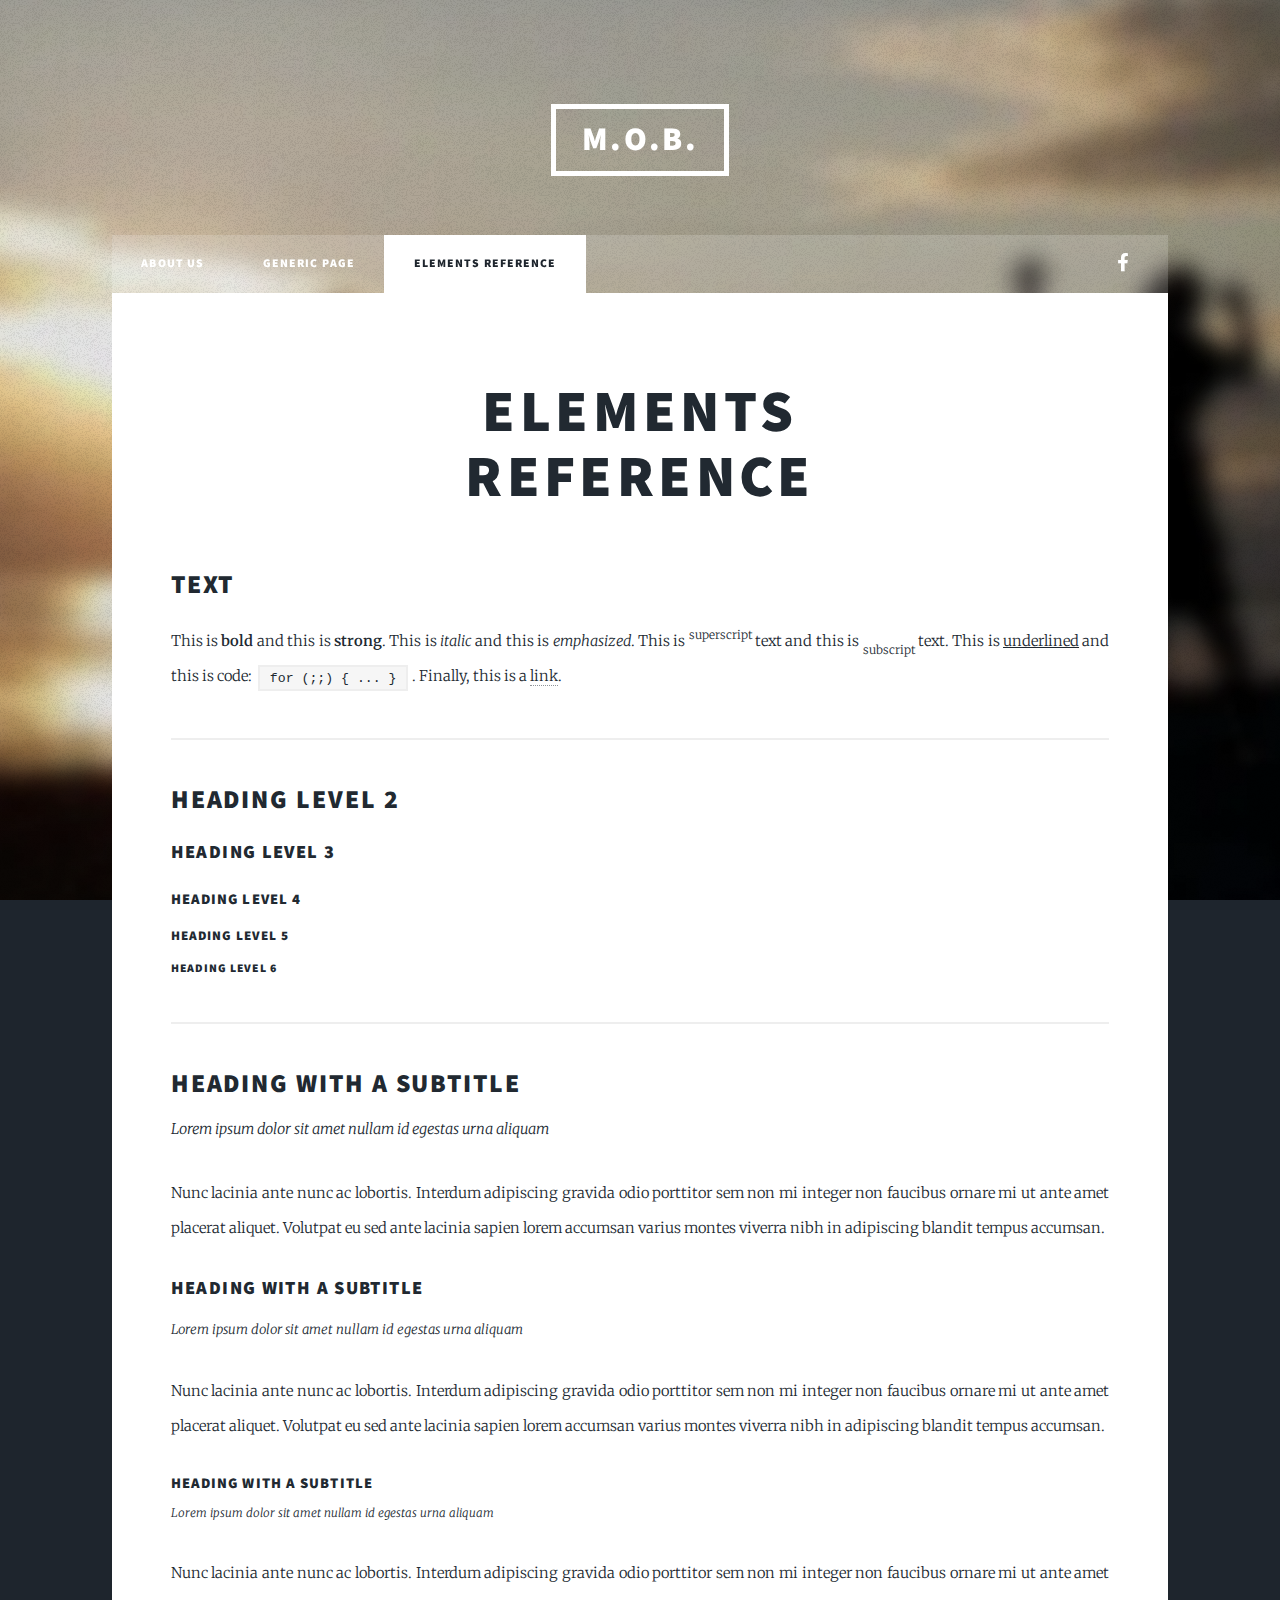
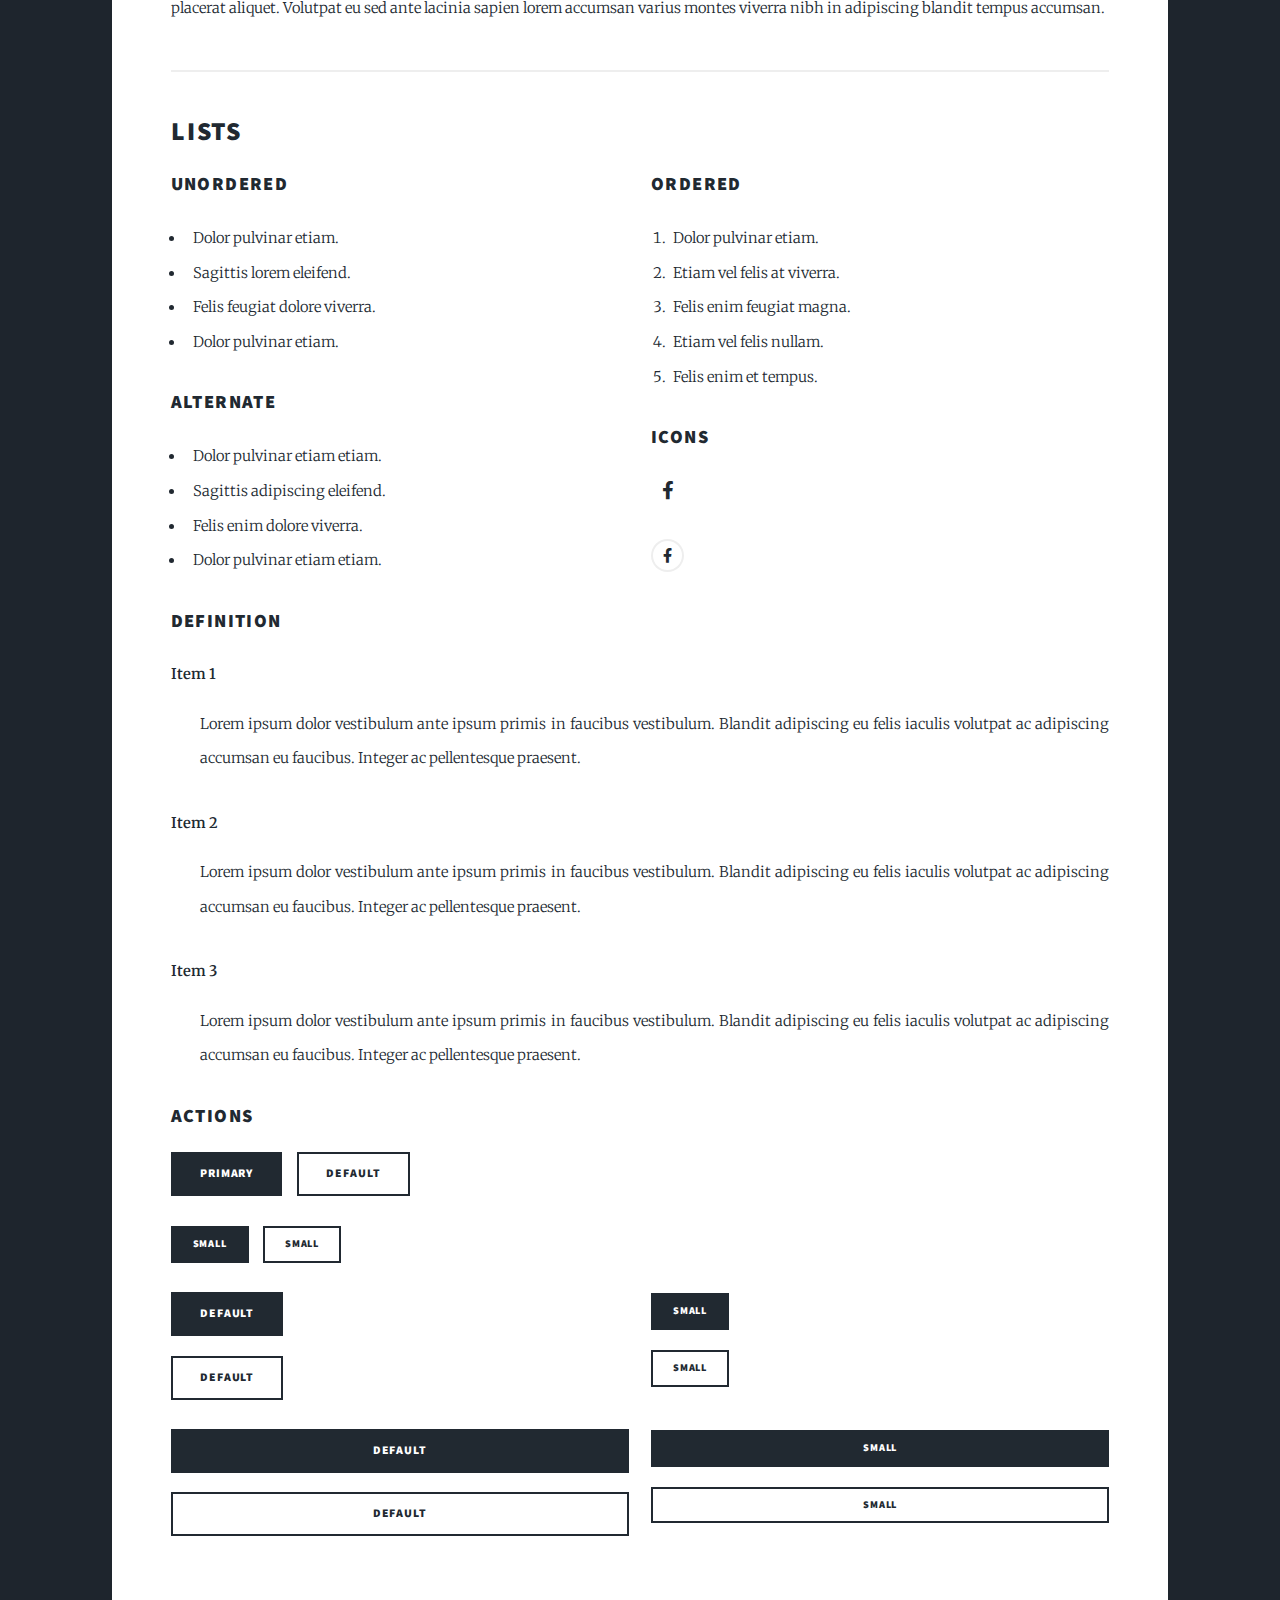
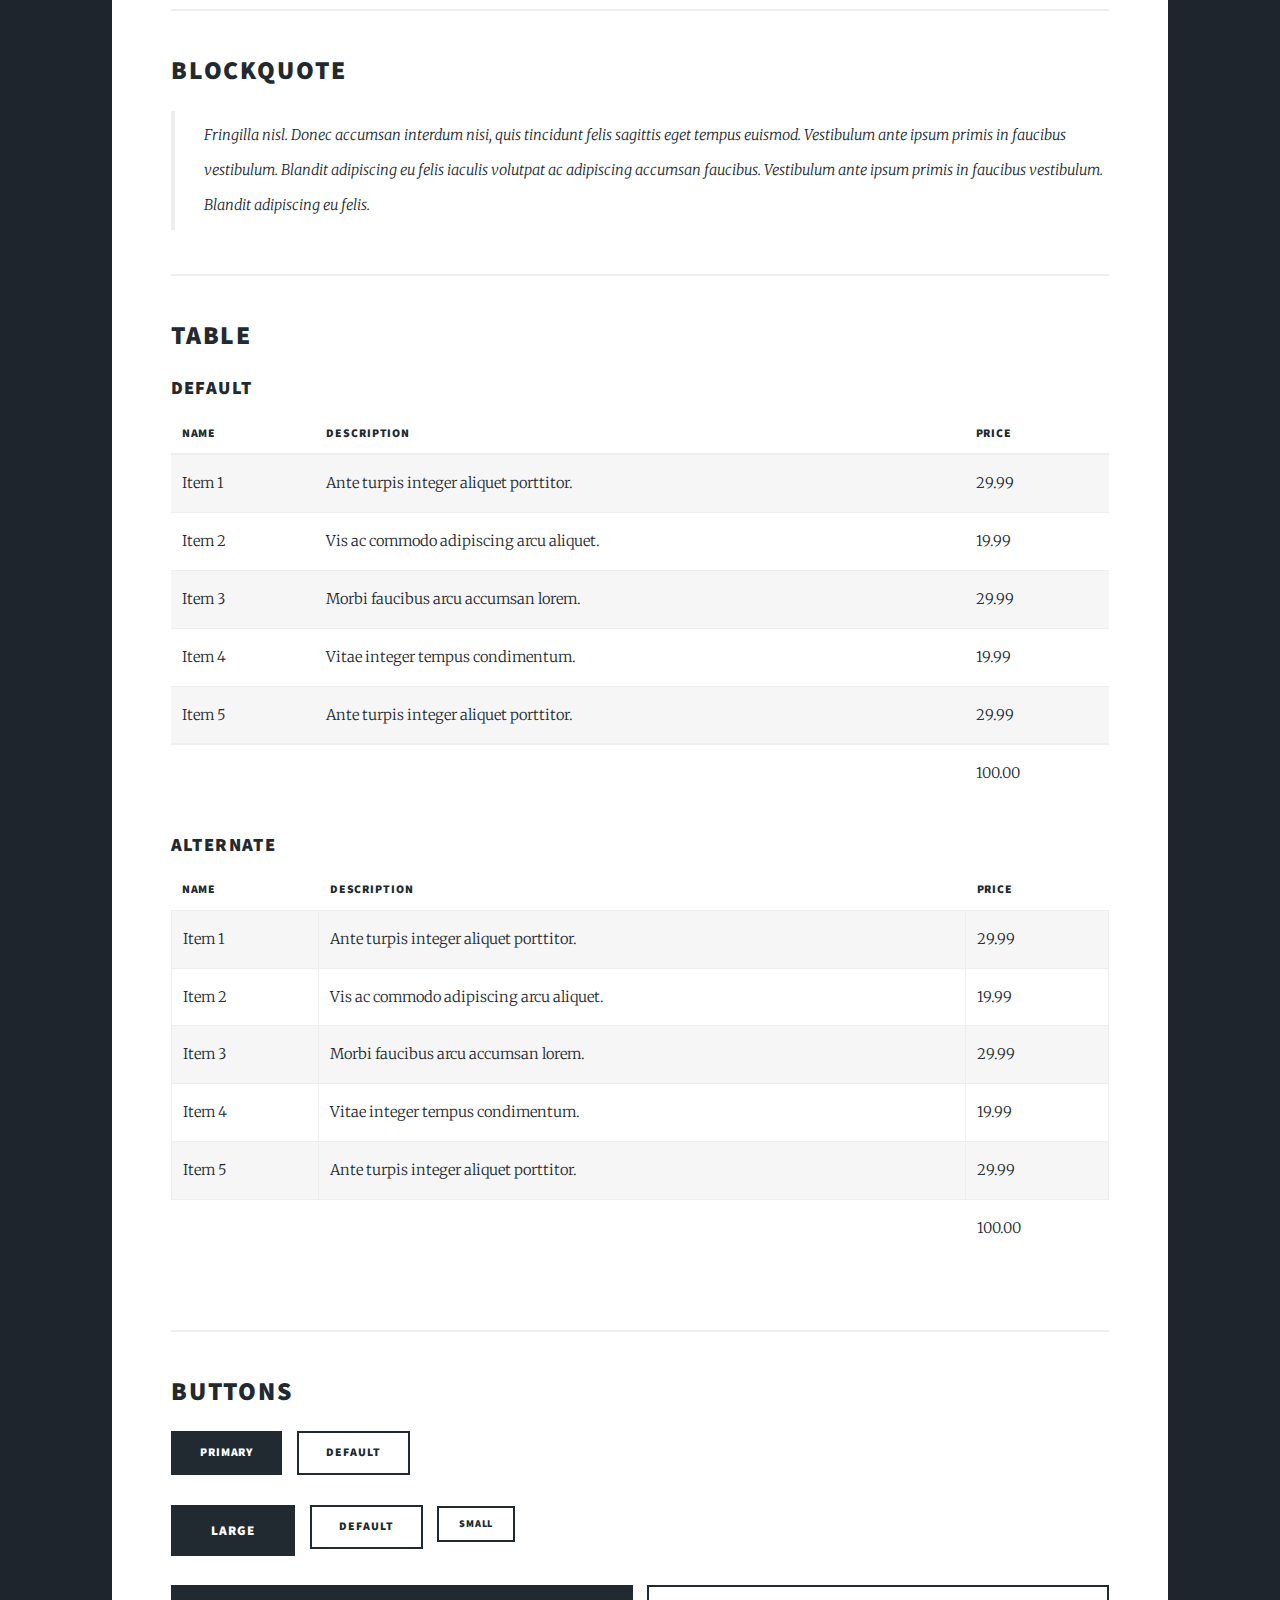
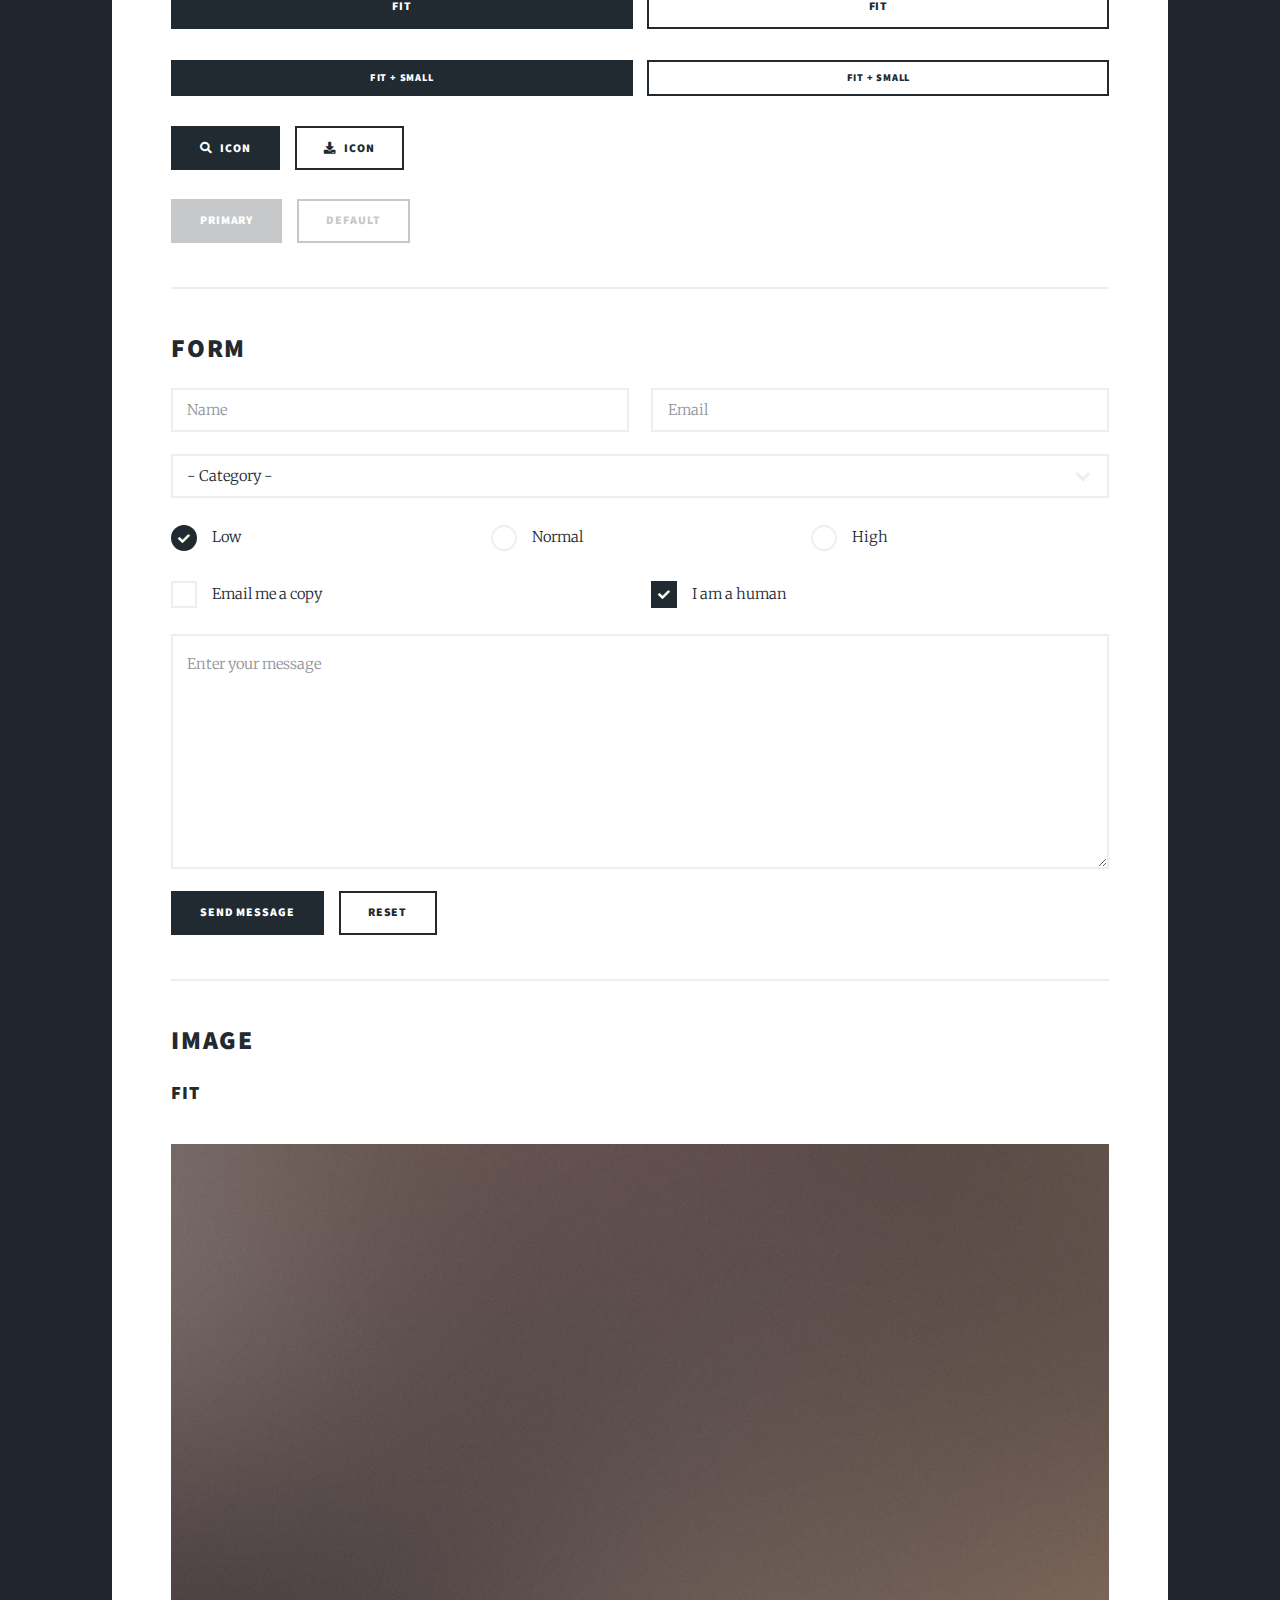
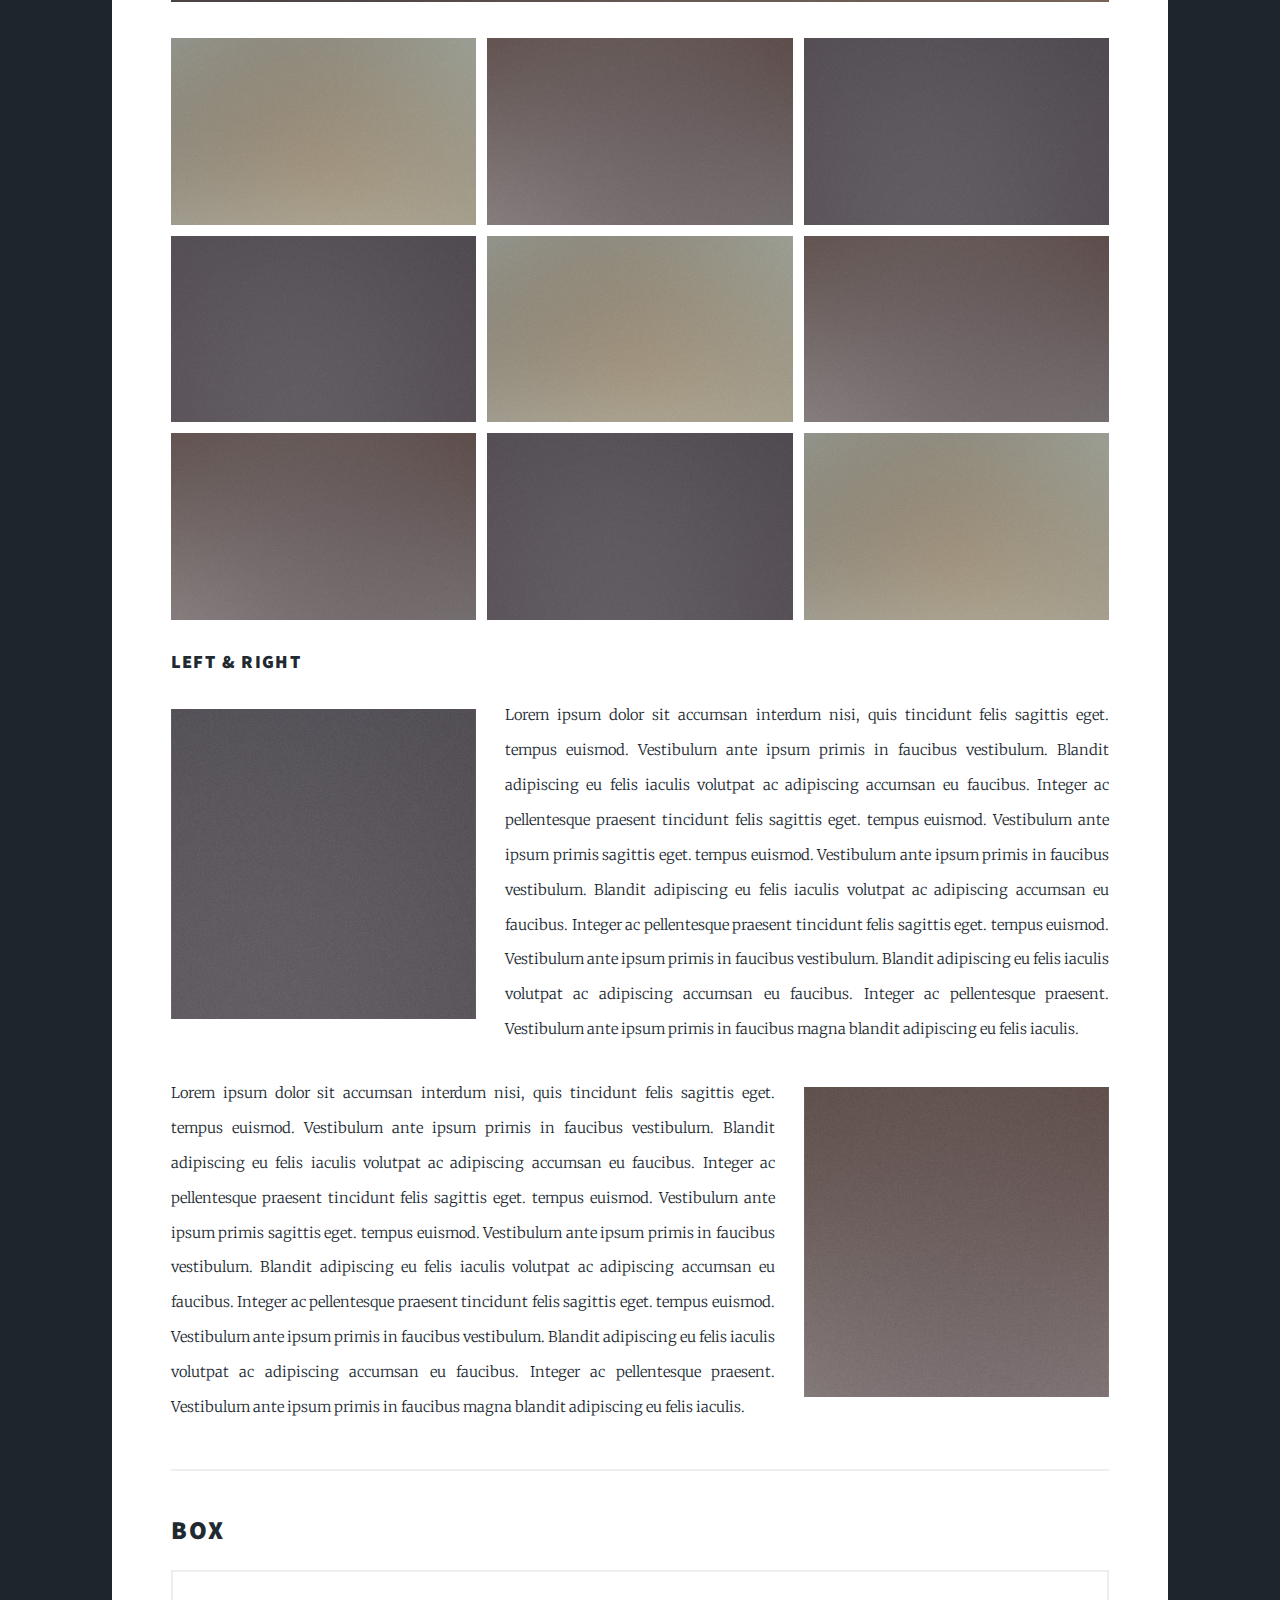
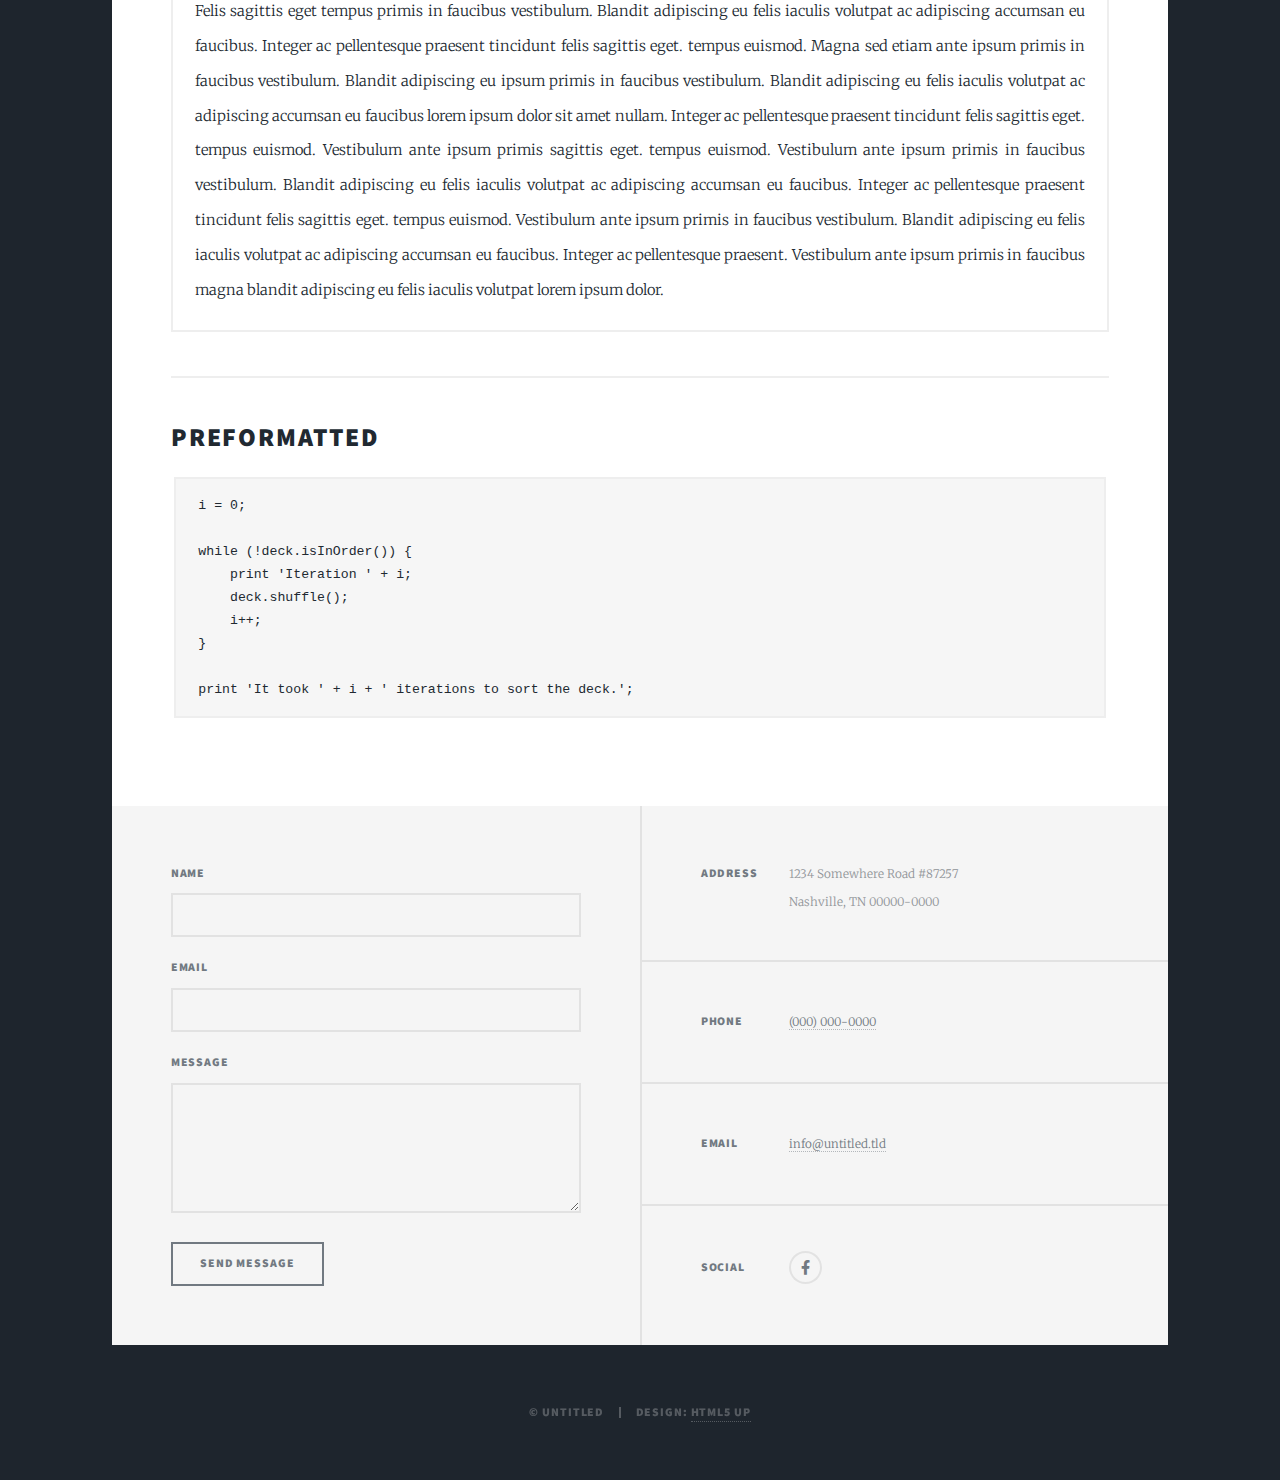
==== commit 2acffe03: "background fade-in removed, page partially rebranded" ====
--- a/elements.html
+++ b/elements.html
@@ -1,12 +1,7 @@
 <!DOCTYPE HTML>
-<!--
-	Massively by HTML5 UP
-	html5up.net | @ajlkn
-	Free for personal and commercial use under the CCA 3.0 license (html5up.net/license)
--->
 <html>
 	<head>
-		<title>Elements Reference - Massively by HTML5 UP</title>
+		<title>Mentors of Boys</title>
 		<meta charset="utf-8" />
 		<meta name="viewport" content="width=device-width, initial-scale=1, user-scalable=no" />
 		<link rel="stylesheet" href="assets/css/main.css" />
@@ -19,21 +14,18 @@
 
 				<!-- Header -->
 					<header id="header">
-						<a href="index.html" class="logo">Massively</a>
+						<a href="index.html" class="logo">M.O.B.</a>
 					</header>
 
 				<!-- Nav -->
 					<nav id="nav">
 						<ul class="links">
-							<li><a href="index.html">This is Massively</a></li>
+							<li><a href="index.html#header">About Us</a></li>
 							<li><a href="generic.html">Generic Page</a></li>
 							<li class="active"><a href="elements.html">Elements Reference</a></li>
 						</ul>
 						<ul class="icons">
-							<li><a href="#" class="icon brands fa-twitter"><span class="label">Twitter</span></a></li>
-							<li><a href="#" class="icon brands fa-facebook-f"><span class="label">Facebook</span></a></li>
-							<li><a href="#" class="icon brands fa-instagram"><span class="label">Instagram</span></a></li>
-							<li><a href="#" class="icon brands fa-github"><span class="label">GitHub</span></a></li>
+							<li><a href="https://www.facebook.com/people/Mentors-of-Boys/100068606212131/" class="icon brands fa-facebook-f"><span class="label">Facebook</span></a></li>
 						</ul>
 					</nav>
 
@@ -113,18 +105,10 @@
 
 											<h3>Icons</h3>
 											<ul class="icons">
-												<li><a href="#" class="icon brands fa-twitter"><span class="label">Twitter</span></a></li>
-												<li><a href="#" class="icon brands fa-facebook-f"><span class="label">Facebook</span></a></li>
-												<li><a href="#" class="icon brands fa-instagram"><span class="label">Instagram</span></a></li>
-												<li><a href="#" class="icon brands fa-github"><span class="label">Github</span></a></li>
-												<li><a href="#" class="icon brands fa-dribbble"><span class="label">Dribbble</span></a></li>
+												<li><a href="https://www.facebook.com/people/Mentors-of-Boys/100068606212131/" class="icon brands fa-facebook-f"><span class="label">Facebook</span></a></li>
 											</ul>
 											<ul class="icons alt">
-												<li><a href="#" class="icon brands alt fa-twitter"><span class="label">Twitter</span></a></li>
-												<li><a href="#" class="icon brands alt fa-facebook-f"><span class="label">Facebook</span></a></li>
-												<li><a href="#" class="icon brands alt fa-instagram"><span class="label">Instagram</span></a></li>
-												<li><a href="#" class="icon brands alt fa-github"><span class="label">Github</span></a></li>
-												<li><a href="#" class="icon brands alt fa-dribbble"><span class="label">Dribbble</span></a></li>
+												<li><a href="https://www.facebook.com/people/Mentors-of-Boys/100068606212131/" class="icon brands alt fa-facebook-f"><span class="label">Facebook</span></a></li>
 											</ul>
 
 										</div>
@@ -469,10 +453,7 @@
 							<section>
 								<h3>Social</h3>
 								<ul class="icons alt">
-									<li><a href="#" class="icon brands alt fa-twitter"><span class="label">Twitter</span></a></li>
-									<li><a href="#" class="icon brands alt fa-facebook-f"><span class="label">Facebook</span></a></li>
-									<li><a href="#" class="icon brands alt fa-instagram"><span class="label">Instagram</span></a></li>
-									<li><a href="#" class="icon brands alt fa-github"><span class="label">GitHub</span></a></li>
+									<li><a href="https://www.facebook.com/people/Mentors-of-Boys/100068606212131/" class="icon brands alt fa-facebook-f"><span class="label">Facebook</span></a></li>
 								</ul>
 							</section>
 						</section>
--- a/assets/css/main.css
+++ b/assets/css/main.css
@@ -1,11 +1,5 @@
 @import url(fontawesome-all.min.css);
 @import url("https://fonts.googleapis.com/css?family=Merriweather:300,700,300italic,700italic|Source+Sans+Pro:900");
-
-/*
-	Massively by HTML5 UP
-	html5up.net | @ajlkn
-	Free for personal and commercial use under the CCA 3.0 license (html5up.net/license)
-*/
 
 html, body, div, span, applet, object,
 iframe, h1, h2, h3, h4, h5, h6, p, blockquote,
@@ -3248,7 +3242,7 @@
 				height: 100vh;
 			}
 
-		#wrapper.fade-in:before {
+		/* #wrapper.fade-in:before {
 			pointer-events: none;
 			-moz-transition: opacity 1s ease-in-out;
 			-webkit-transition: opacity 1s ease-in-out;
@@ -3267,7 +3261,7 @@
 			position: fixed;
 			top: 0;
 			width: 100%;
-		}
+		} */
 
 		body.is-preload #wrapper.fade-in:before {
 			opacity: 1;
@@ -4686,4 +4680,10 @@
 			visibility: visible;
 		}
 
+	}
+
+	.jumbo-logo {
+		max-width: 30%;
+		min-width: 200px;
+		height: auto;
 	}--- a/assets/css/noscript.css
+++ b/assets/css/noscript.css
@@ -1,10 +1,4 @@
 @import url(font-awesome.min.css);
-
-/*
-	Massively by HTML5 UP
-	html5up.net | @ajlkn
-	Free for personal and commercial use under the CCA 3.0 license (html5up.net/license)
-*/
 
 /* Wrapper */
 
@@ -17,9 +11,9 @@
 		background-attachment: fixed,								fixed,														fixed;
 	}
 
-		#wrapper.fade-in:before {
+		/* #wrapper.fade-in:before {
 			display: none;
-		}
+		} */
 
 /* Intro */
 
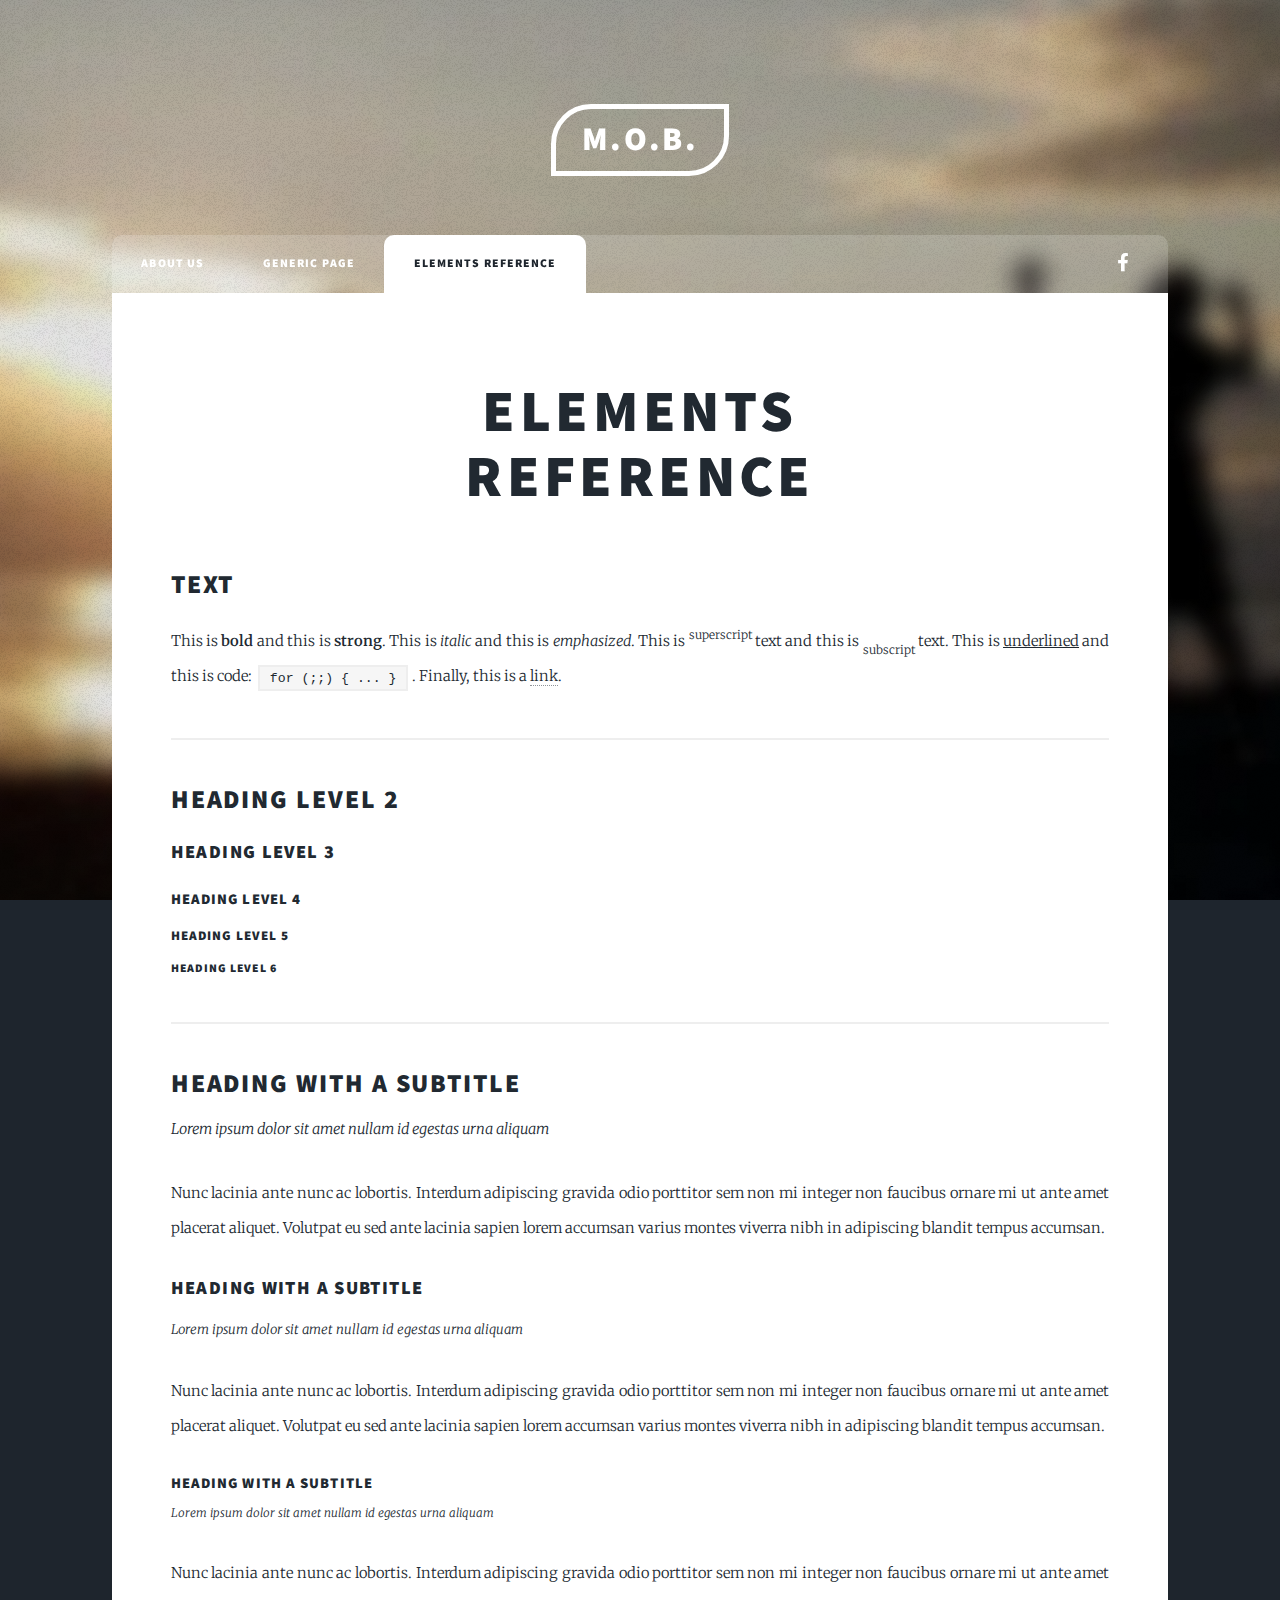
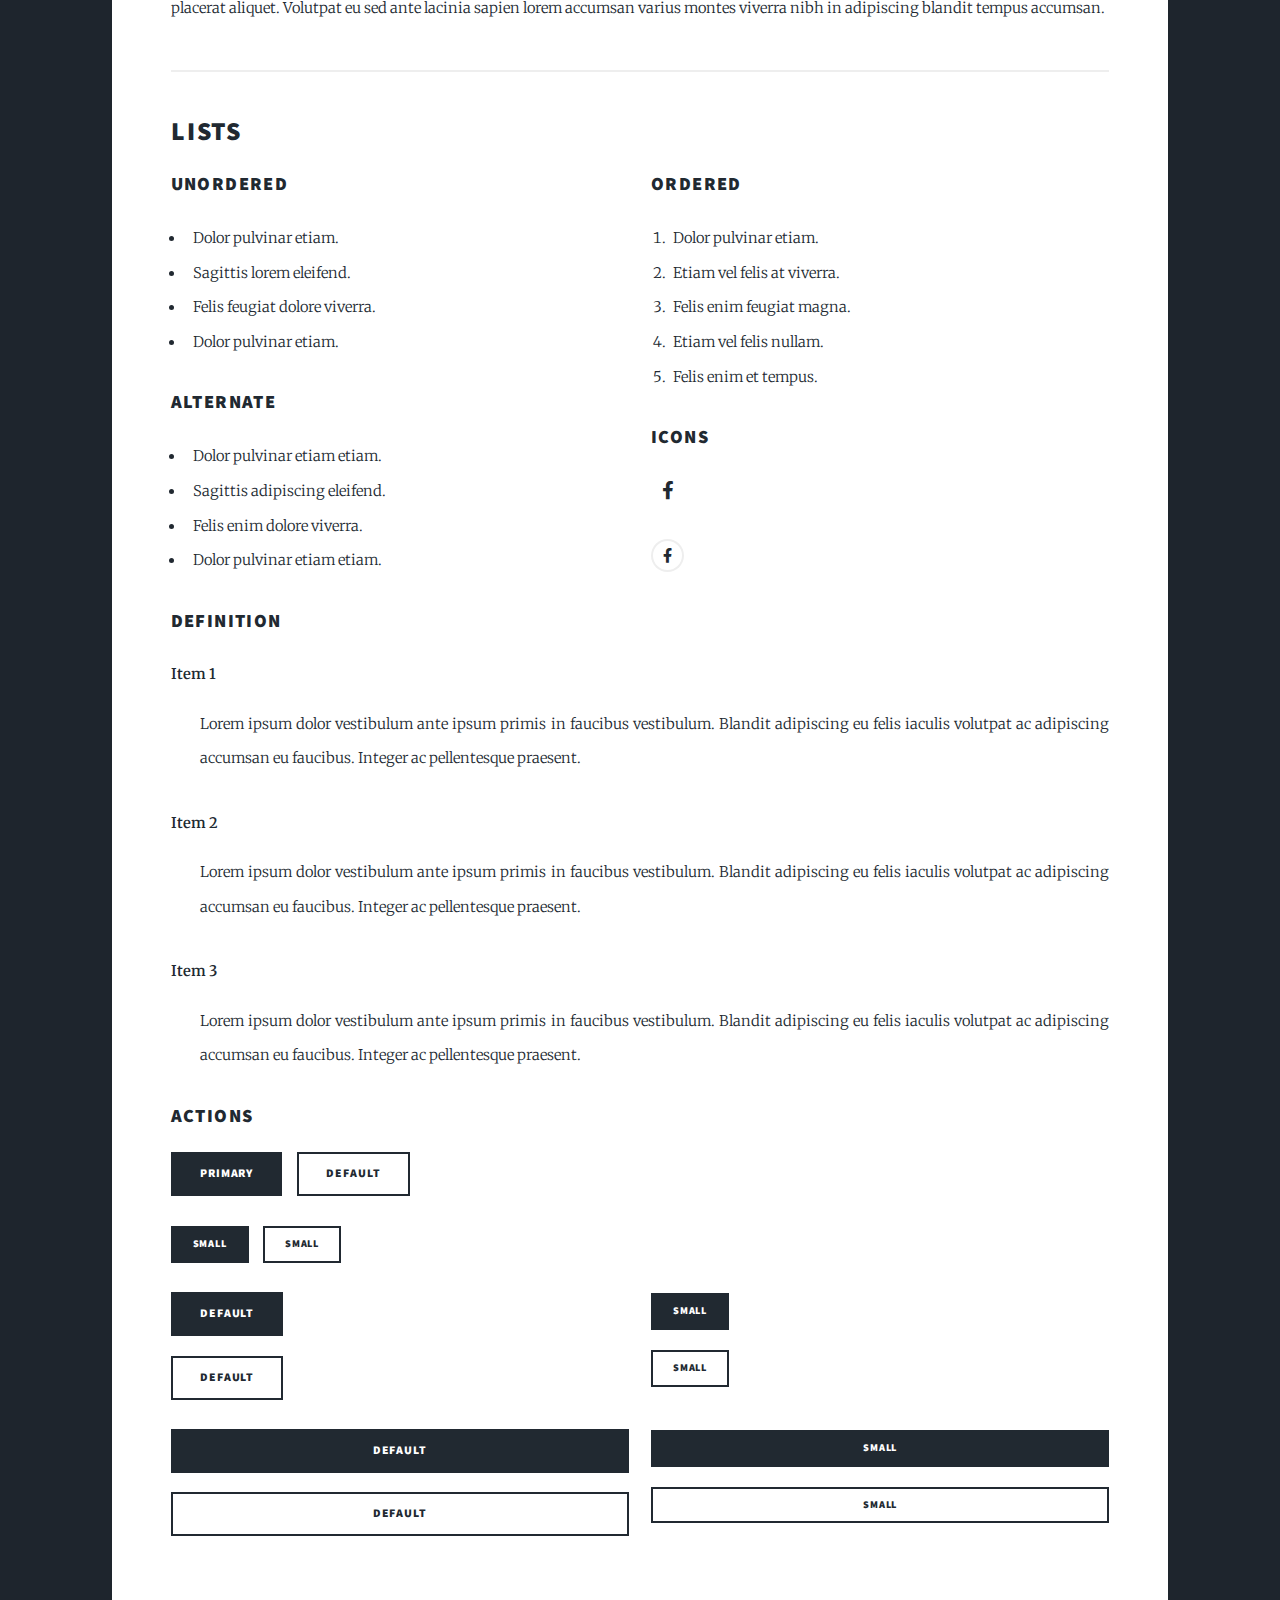
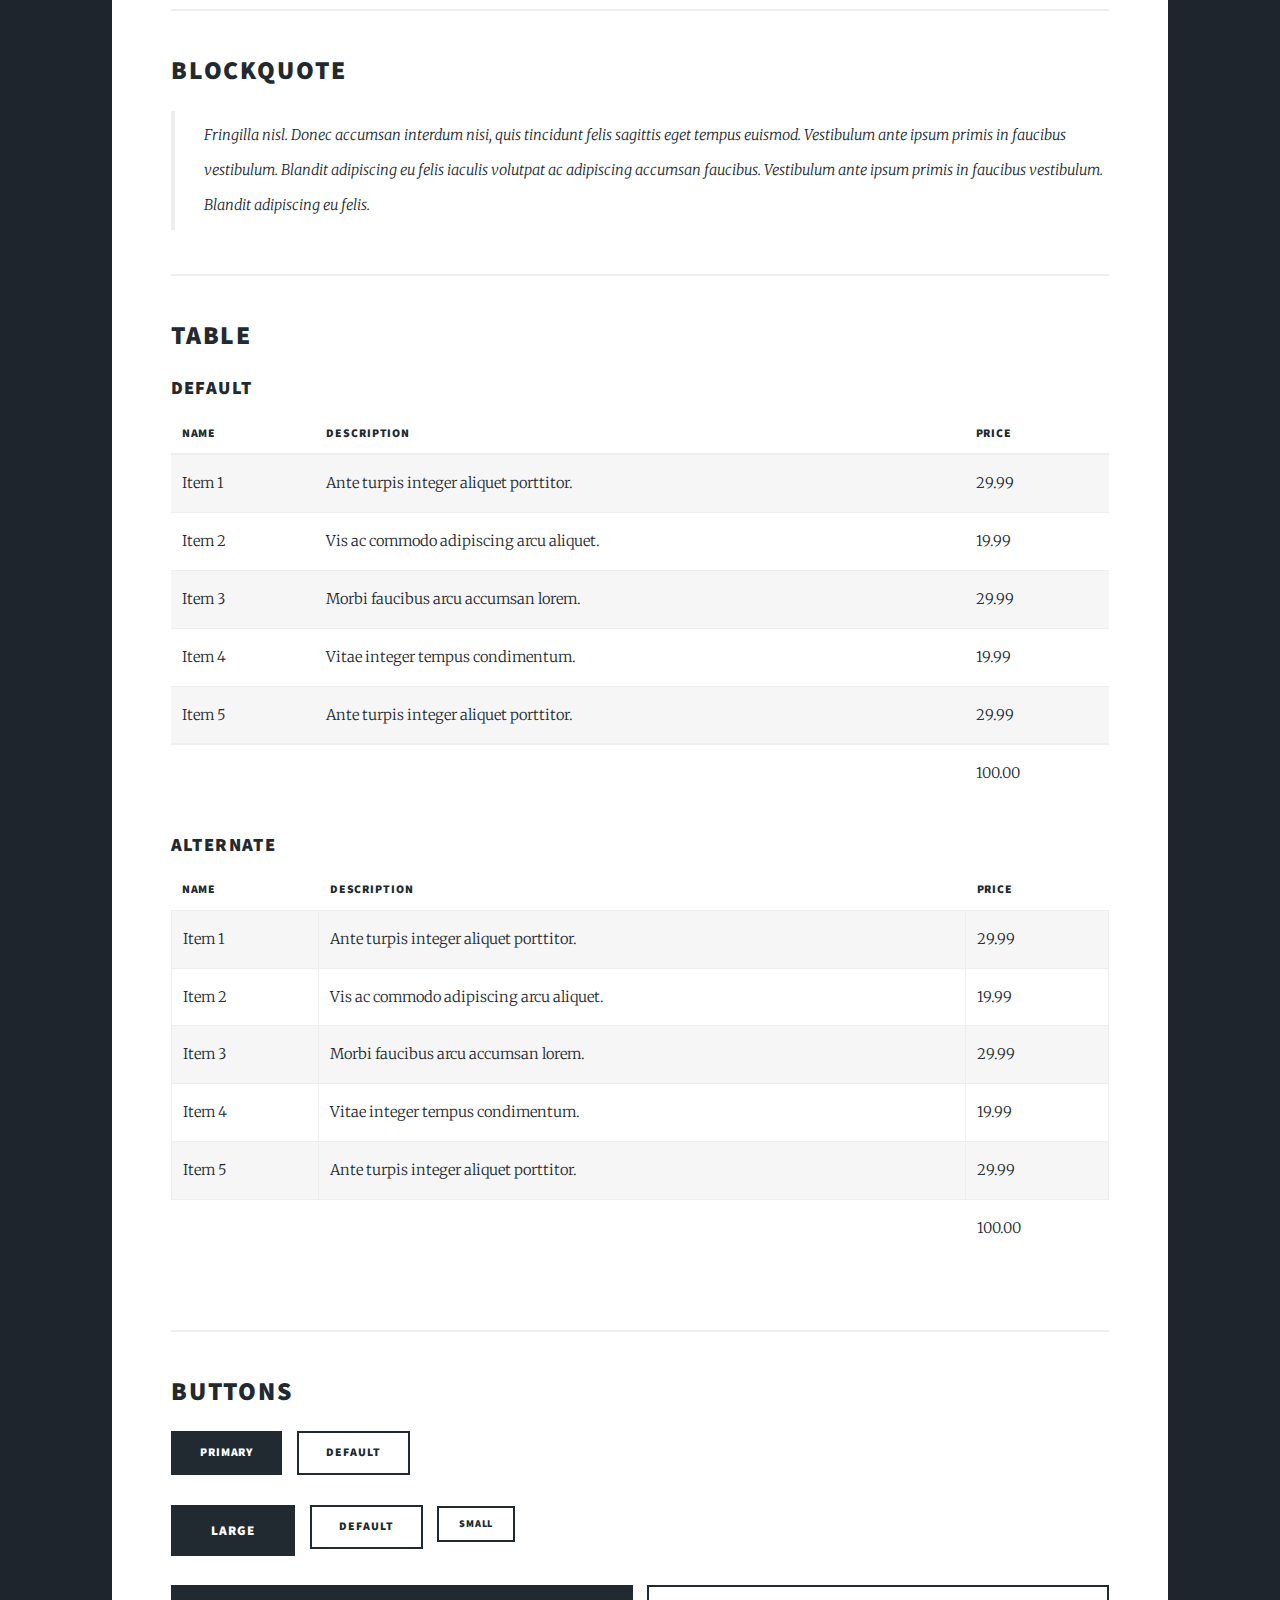
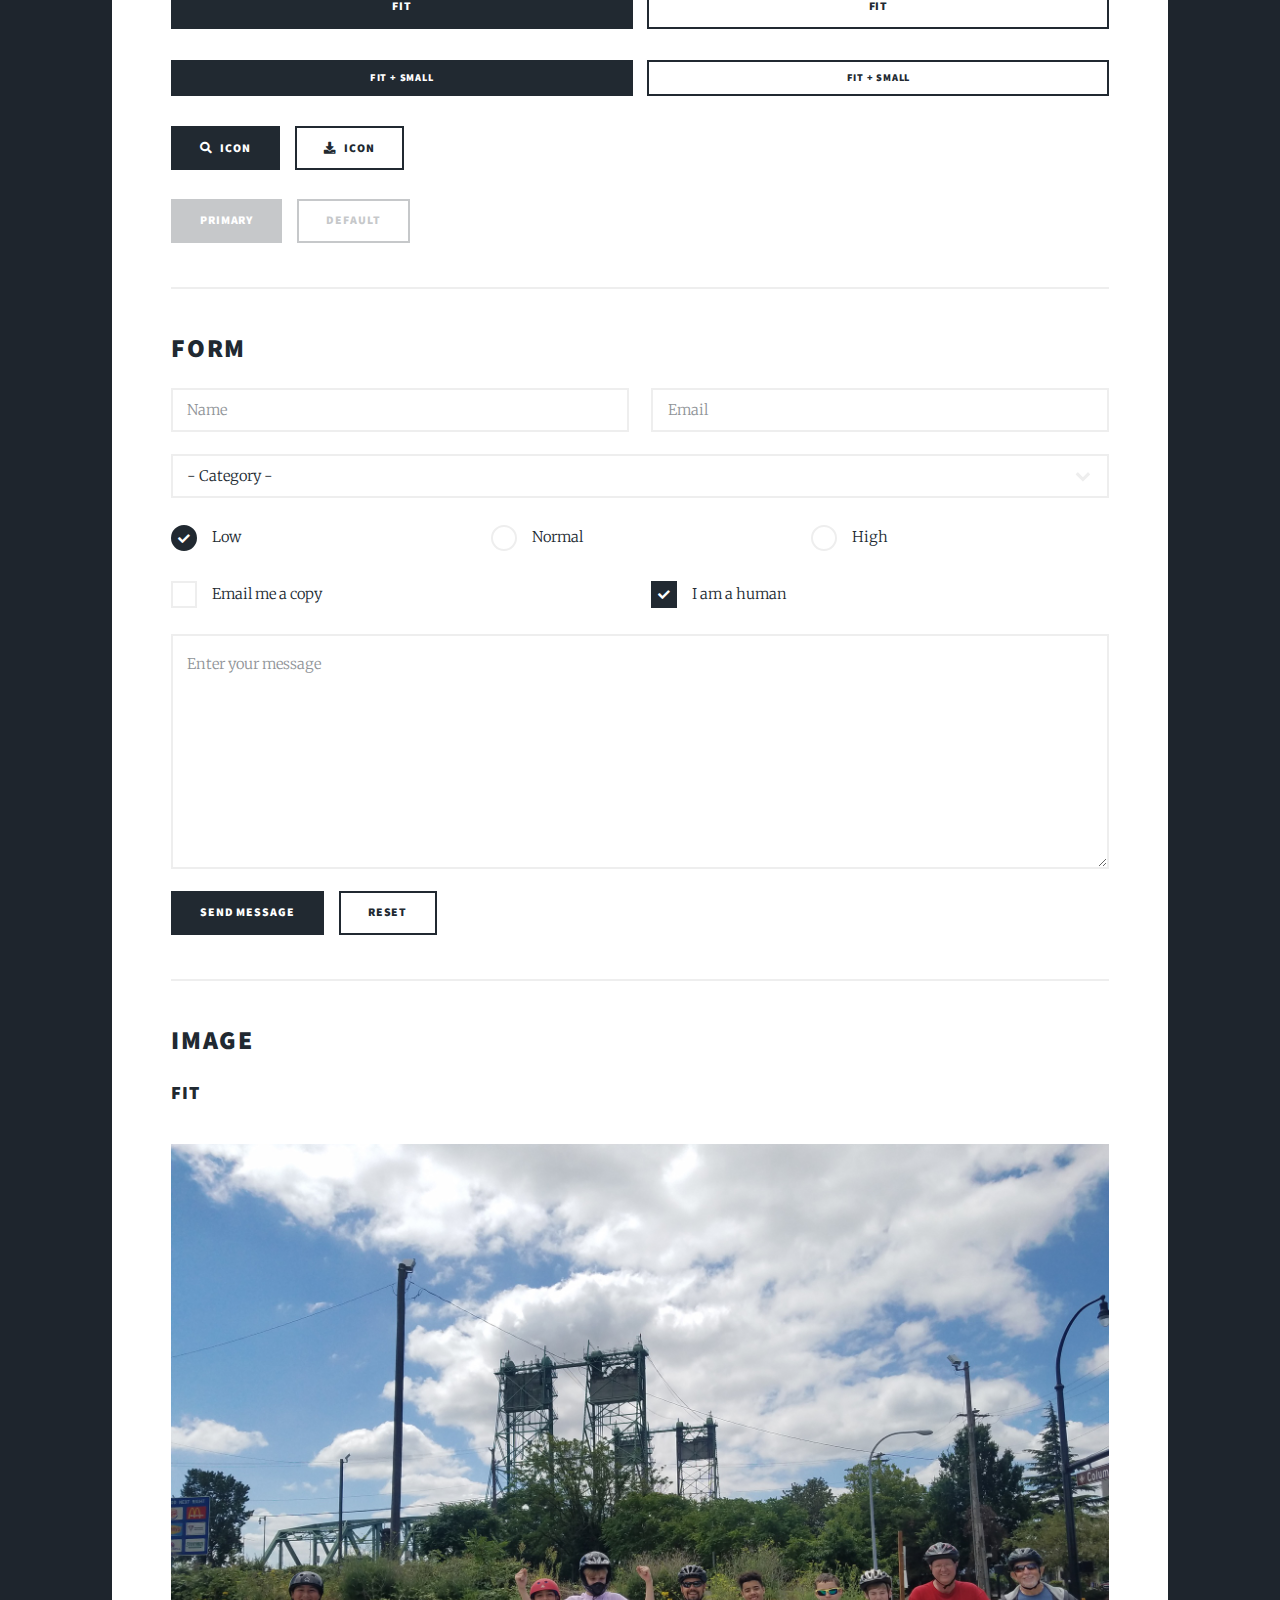
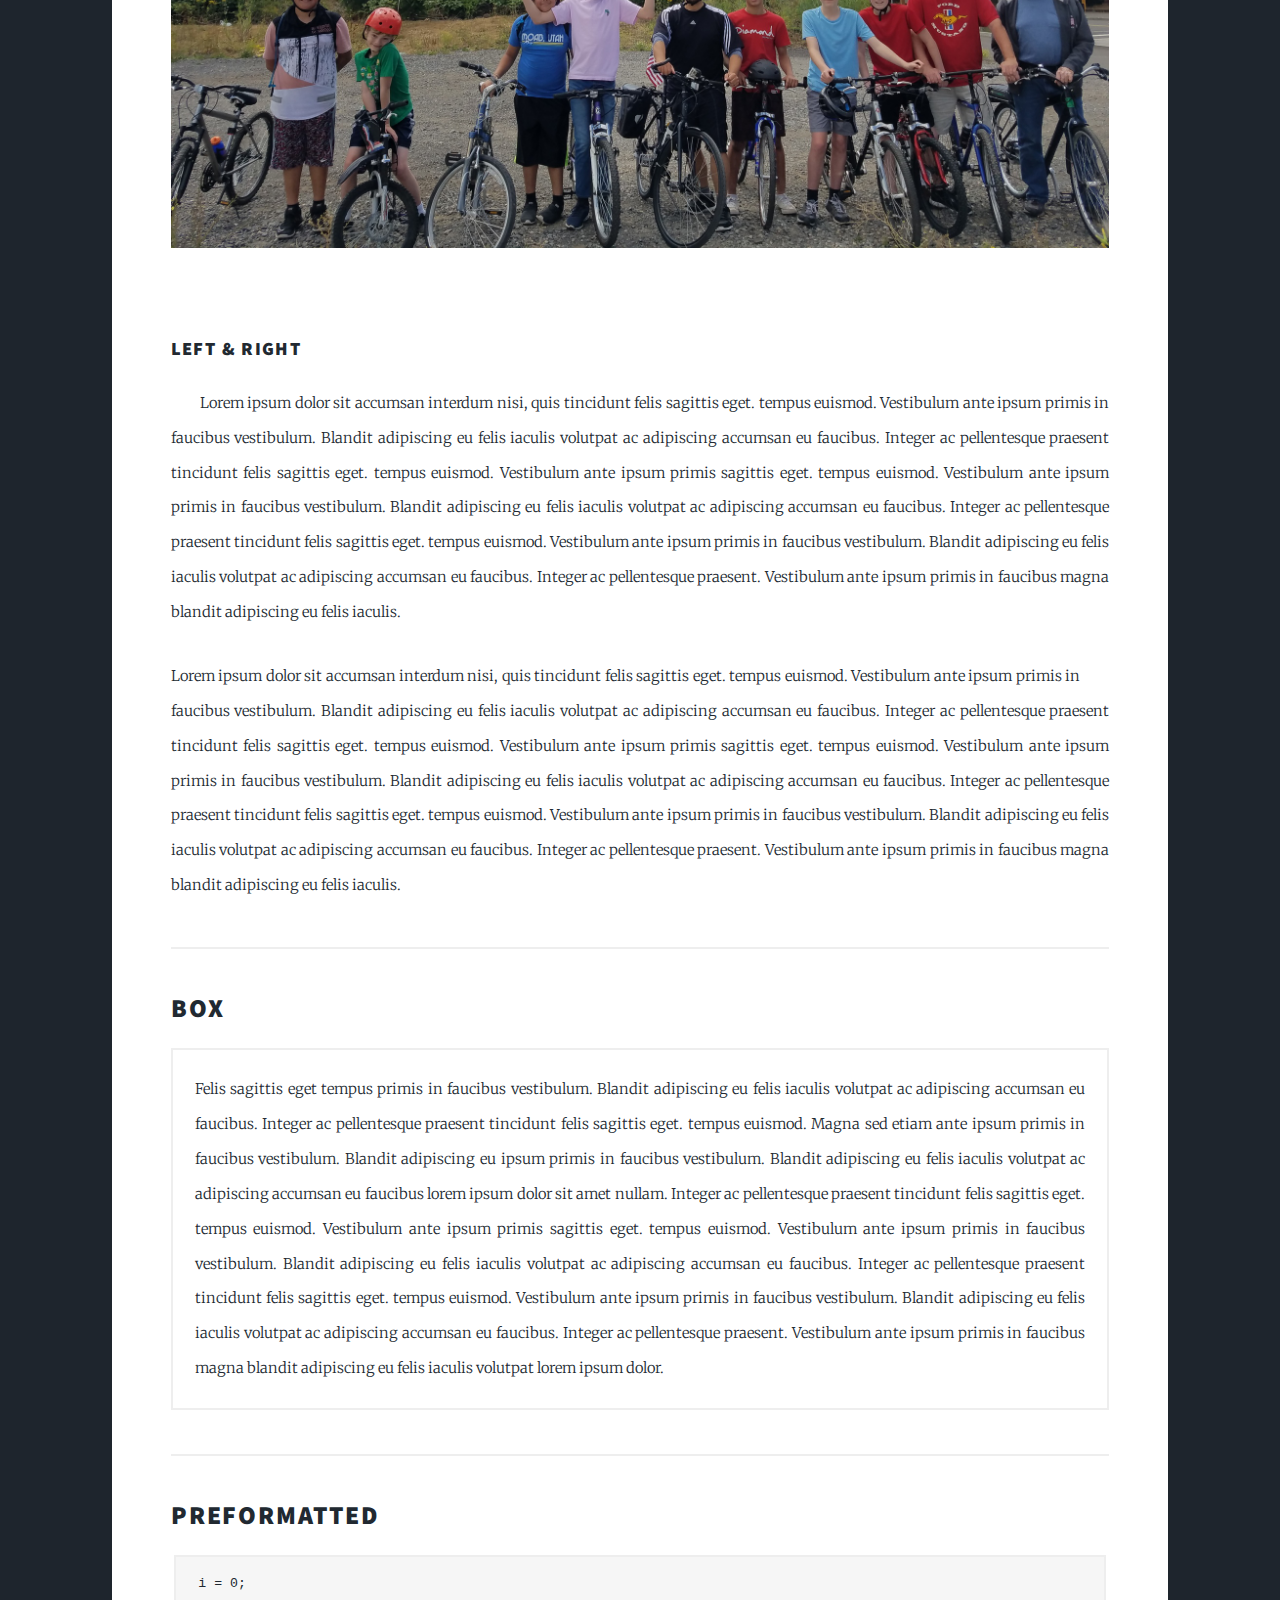
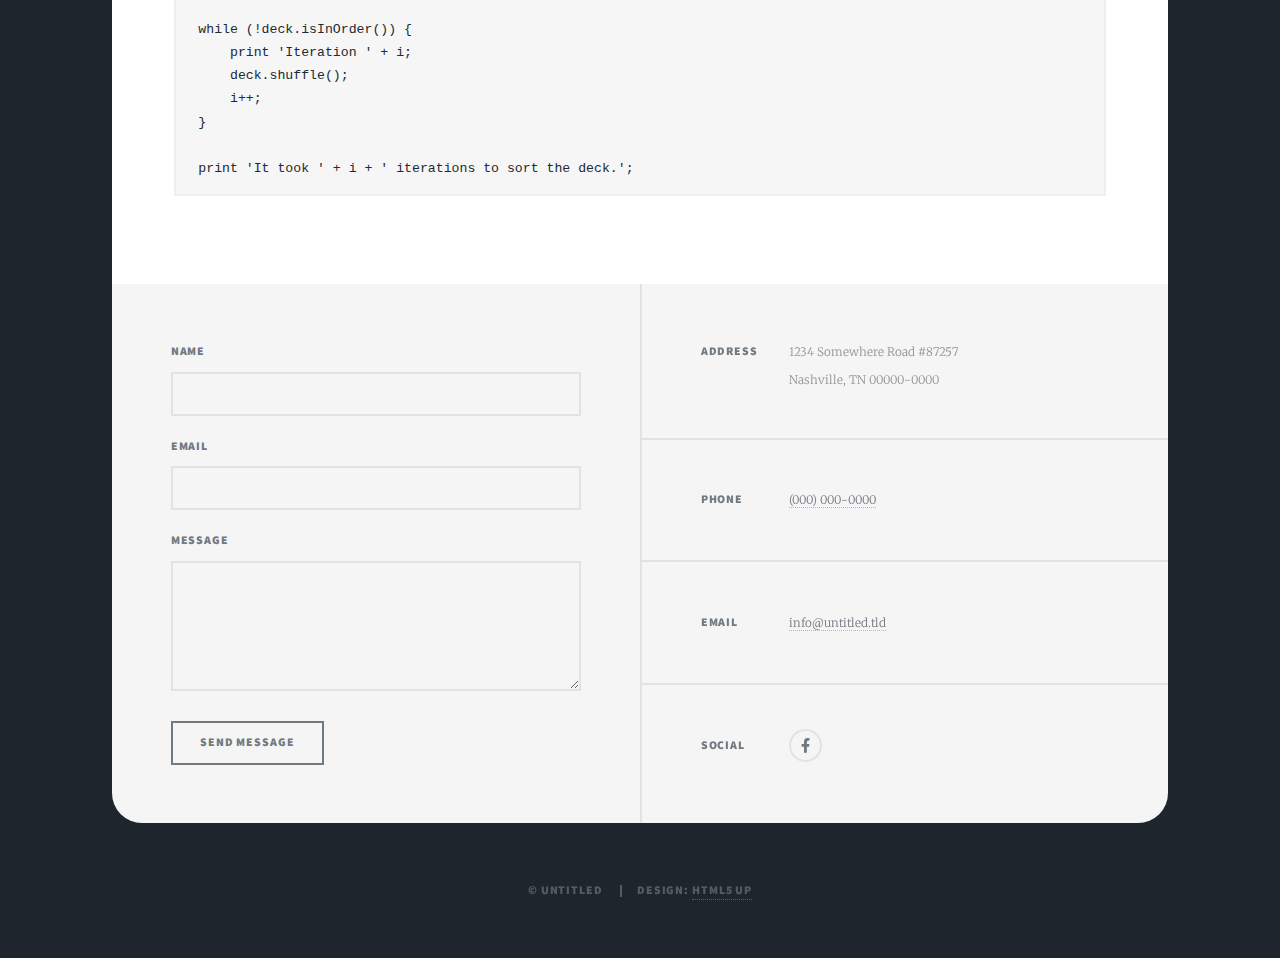
==== commit 5ce466d1: "page content filled, footer restructured, styling updated" ====
--- a/elements.html
+++ b/elements.html
@@ -1,404 +1,450 @@
 <!DOCTYPE HTML>
 <html>
-	<head>
-		<title>Mentors of Boys</title>
-		<meta charset="utf-8" />
-		<meta name="viewport" content="width=device-width, initial-scale=1, user-scalable=no" />
-		<link rel="stylesheet" href="assets/css/main.css" />
-		<noscript><link rel="stylesheet" href="assets/css/noscript.css" /></noscript>
-	</head>
-	<body class="is-preload">
-
-		<!-- Wrapper -->
-			<div id="wrapper">
-
-				<!-- Header -->
-					<header id="header">
-						<a href="index.html" class="logo">M.O.B.</a>
-					</header>
-
-				<!-- Nav -->
-					<nav id="nav">
-						<ul class="links">
-							<li><a href="index.html#header">About Us</a></li>
-							<li><a href="generic.html">Generic Page</a></li>
-							<li class="active"><a href="elements.html">Elements Reference</a></li>
-						</ul>
+
+<head>
+	<title>Mentors of Boys</title>
+	<meta charset="utf-8" />
+	<meta name="viewport" content="width=device-width, initial-scale=1, user-scalable=no" />
+	<link rel="stylesheet" href="assets/css/main.css" />
+	<noscript>
+		<link rel="stylesheet" href="assets/css/noscript.css" />
+	</noscript>
+</head>
+
+<body class="is-preload">
+
+	<!-- Wrapper -->
+	<div id="wrapper">
+
+		<!-- Header -->
+		<header id="header">
+			<a href="index.html" class="logo">M.O.B.</a>
+		</header>
+
+		<!-- Nav -->
+		<nav id="nav">
+			<ul class="links">
+				<li><a href="index.html#header">About Us</a></li>
+				<li><a href="generic.html">Generic Page</a></li>
+				<li class="active"><a href="elements.html">Elements Reference</a></li>
+			</ul>
+			<ul class="icons">
+				<li><a href="https://www.facebook.com/people/Mentors-of-Boys/100068606212131/"
+						class="icon brands fa-facebook-f"><span class="label">Facebook</span></a></li>
+			</ul>
+		</nav>
+
+		<!-- Main -->
+		<div id="main">
+
+			<!-- Post -->
+			<section class="post">
+				<header class="major">
+					<h1>Elements<br />
+						Reference</h1>
+				</header>
+
+				<!-- Text stuff -->
+				<h2>Text</h2>
+				<p>This is <b>bold</b> and this is <strong>strong</strong>. This is <i>italic</i> and this is
+					<em>emphasized</em>.
+					This is <sup>superscript</sup> text and this is <sub>subscript</sub> text.
+					This is <u>underlined</u> and this is code: <code>for (;;) { ... }</code>.
+					Finally, this is a <a href="#">link</a>.</p>
+				<hr />
+				<h2>Heading Level 2</h2>
+				<h3>Heading Level 3</h3>
+				<h4>Heading Level 4</h4>
+				<h5>Heading Level 5</h5>
+				<h6>Heading Level 6</h6>
+				<hr />
+				<header>
+					<h2>Heading with a Subtitle</h2>
+					<p>Lorem ipsum dolor sit amet nullam id egestas urna aliquam</p>
+				</header>
+				<p>Nunc lacinia ante nunc ac lobortis. Interdum adipiscing gravida odio porttitor sem non mi integer non
+					faucibus ornare mi ut ante amet placerat aliquet. Volutpat eu sed ante lacinia sapien lorem accumsan varius
+					montes viverra nibh in adipiscing blandit tempus accumsan.</p>
+				<header>
+					<h3>Heading with a Subtitle</h3>
+					<p>Lorem ipsum dolor sit amet nullam id egestas urna aliquam</p>
+				</header>
+				<p>Nunc lacinia ante nunc ac lobortis. Interdum adipiscing gravida odio porttitor sem non mi integer non
+					faucibus ornare mi ut ante amet placerat aliquet. Volutpat eu sed ante lacinia sapien lorem accumsan varius
+					montes viverra nibh in adipiscing blandit tempus accumsan.</p>
+				<header>
+					<h4>Heading with a Subtitle</h4>
+					<p>Lorem ipsum dolor sit amet nullam id egestas urna aliquam</p>
+				</header>
+				<p>Nunc lacinia ante nunc ac lobortis. Interdum adipiscing gravida odio porttitor sem non mi integer non
+					faucibus ornare mi ut ante amet placerat aliquet. Volutpat eu sed ante lacinia sapien lorem accumsan varius
+					montes viverra nibh in adipiscing blandit tempus accumsan.</p>
+
+				<hr />
+
+				<!-- Lists -->
+				<h2>Lists</h2>
+				<div class="row">
+					<div class="col-6 col-12-small">
+
+						<h3>Unordered</h3>
+						<ul>
+							<li>Dolor pulvinar etiam.</li>
+							<li>Sagittis lorem eleifend.</li>
+							<li>Felis feugiat dolore viverra.</li>
+							<li>Dolor pulvinar etiam.</li>
+						</ul>
+
+						<h3>Alternate</h3>
+						<ul class="alt">
+							<li>Dolor pulvinar etiam etiam.</li>
+							<li>Sagittis adipiscing eleifend.</li>
+							<li>Felis enim dolore viverra.</li>
+							<li>Dolor pulvinar etiam etiam.</li>
+						</ul>
+
+					</div>
+					<div class="col-6 col-12-small">
+
+						<h3>Ordered</h3>
+						<ol>
+							<li>Dolor pulvinar etiam.</li>
+							<li>Etiam vel felis at viverra.</li>
+							<li>Felis enim feugiat magna.</li>
+							<li>Etiam vel felis nullam.</li>
+							<li>Felis enim et tempus.</li>
+						</ol>
+
+						<h3>Icons</h3>
 						<ul class="icons">
-							<li><a href="https://www.facebook.com/people/Mentors-of-Boys/100068606212131/" class="icon brands fa-facebook-f"><span class="label">Facebook</span></a></li>
-						</ul>
-					</nav>
-
-				<!-- Main -->
-					<div id="main">
-
-						<!-- Post -->
-							<section class="post">
-								<header class="major">
-									<h1>Elements<br />
-									Reference</h1>
-								</header>
-
-								<!-- Text stuff -->
-									<h2>Text</h2>
-									<p>This is <b>bold</b> and this is <strong>strong</strong>. This is <i>italic</i> and this is <em>emphasized</em>.
-									This is <sup>superscript</sup> text and this is <sub>subscript</sub> text.
-									This is <u>underlined</u> and this is code: <code>for (;;) { ... }</code>.
-									Finally, this is a <a href="#">link</a>.</p>
-									<hr />
-									<h2>Heading Level 2</h2>
-									<h3>Heading Level 3</h3>
-									<h4>Heading Level 4</h4>
-									<h5>Heading Level 5</h5>
-									<h6>Heading Level 6</h6>
-									<hr />
-									<header>
-										<h2>Heading with a Subtitle</h2>
-										<p>Lorem ipsum dolor sit amet nullam id egestas urna aliquam</p>
-									</header>
-									<p>Nunc lacinia ante nunc ac lobortis. Interdum adipiscing gravida odio porttitor sem non mi integer non faucibus ornare mi ut ante amet placerat aliquet. Volutpat eu sed ante lacinia sapien lorem accumsan varius montes viverra nibh in adipiscing blandit tempus accumsan.</p>
-									<header>
-										<h3>Heading with a Subtitle</h3>
-										<p>Lorem ipsum dolor sit amet nullam id egestas urna aliquam</p>
-									</header>
-									<p>Nunc lacinia ante nunc ac lobortis. Interdum adipiscing gravida odio porttitor sem non mi integer non faucibus ornare mi ut ante amet placerat aliquet. Volutpat eu sed ante lacinia sapien lorem accumsan varius montes viverra nibh in adipiscing blandit tempus accumsan.</p>
-									<header>
-										<h4>Heading with a Subtitle</h4>
-										<p>Lorem ipsum dolor sit amet nullam id egestas urna aliquam</p>
-									</header>
-									<p>Nunc lacinia ante nunc ac lobortis. Interdum adipiscing gravida odio porttitor sem non mi integer non faucibus ornare mi ut ante amet placerat aliquet. Volutpat eu sed ante lacinia sapien lorem accumsan varius montes viverra nibh in adipiscing blandit tempus accumsan.</p>
-
-									<hr />
-
-								<!-- Lists -->
-									<h2>Lists</h2>
-									<div class="row">
-										<div class="col-6 col-12-small">
-
-											<h3>Unordered</h3>
-											<ul>
-												<li>Dolor pulvinar etiam.</li>
-												<li>Sagittis lorem eleifend.</li>
-												<li>Felis feugiat dolore viverra.</li>
-												<li>Dolor pulvinar etiam.</li>
-											</ul>
-
-											<h3>Alternate</h3>
-											<ul class="alt">
-												<li>Dolor pulvinar etiam etiam.</li>
-												<li>Sagittis adipiscing eleifend.</li>
-												<li>Felis enim dolore viverra.</li>
-												<li>Dolor pulvinar etiam etiam.</li>
-											</ul>
-
-										</div>
-										<div class="col-6 col-12-small">
-
-											<h3>Ordered</h3>
-											<ol>
-												<li>Dolor pulvinar etiam.</li>
-												<li>Etiam vel felis at viverra.</li>
-												<li>Felis enim feugiat magna.</li>
-												<li>Etiam vel felis nullam.</li>
-												<li>Felis enim et tempus.</li>
-											</ol>
-
-											<h3>Icons</h3>
-											<ul class="icons">
-												<li><a href="https://www.facebook.com/people/Mentors-of-Boys/100068606212131/" class="icon brands fa-facebook-f"><span class="label">Facebook</span></a></li>
-											</ul>
-											<ul class="icons alt">
-												<li><a href="https://www.facebook.com/people/Mentors-of-Boys/100068606212131/" class="icon brands alt fa-facebook-f"><span class="label">Facebook</span></a></li>
-											</ul>
-
-										</div>
-									</div>
-									<h3>Definition</h3>
-									<dl>
-										<dt>Item 1</dt>
-										<dd>
-											<p>Lorem ipsum dolor vestibulum ante ipsum primis in faucibus vestibulum. Blandit adipiscing eu felis iaculis volutpat ac adipiscing accumsan eu faucibus. Integer ac pellentesque praesent.</p>
-										</dd>
-										<dt>Item 2</dt>
-										<dd>
-											<p>Lorem ipsum dolor vestibulum ante ipsum primis in faucibus vestibulum. Blandit adipiscing eu felis iaculis volutpat ac adipiscing accumsan eu faucibus. Integer ac pellentesque praesent.</p>
-										</dd>
-										<dt>Item 3</dt>
-										<dd>
-											<p>Lorem ipsum dolor vestibulum ante ipsum primis in faucibus vestibulum. Blandit adipiscing eu felis iaculis volutpat ac adipiscing accumsan eu faucibus. Integer ac pellentesque praesent.</p>
-										</dd>
-									</dl>
-
-									<h3>Actions</h3>
-									<ul class="actions">
-										<li><a href="#" class="button primary">Primary</a></li>
-										<li><a href="#" class="button">Default</a></li>
-									</ul>
-									<ul class="actions small">
-										<li><a href="#" class="button primary small">Small</a></li>
-										<li><a href="#" class="button small">Small</a></li>
-									</ul>
-									<div class="row">
-										<div class="col-6 col-12-small">
-											<ul class="actions stacked">
-												<li><a href="#" class="button primary">Default</a></li>
-												<li><a href="#" class="button">Default</a></li>
-											</ul>
-										</div>
-										<div class="col-6 col-12-small">
-											<ul class="actions stacked">
-												<li><a href="#" class="button primary small">Small</a></li>
-												<li><a href="#" class="button small">Small</a></li>
-											</ul>
-										</div>
-									</div>
-									<div class="row">
-										<div class="col-6 col-12-small">
-											<ul class="actions stacked">
-												<li><a href="#" class="button primary fit">Default</a></li>
-												<li><a href="#" class="button fit">Default</a></li>
-											</ul>
-										</div>
-										<div class="col-6 col-12-small">
-											<ul class="actions stacked">
-												<li><a href="#" class="button primary small fit">Small</a></li>
-												<li><a href="#" class="button small fit">Small</a></li>
-											</ul>
-										</div>
-									</div>
-
-									<hr />
-
-								<!-- Blockquote -->
-									<h2>Blockquote</h2>
-									<blockquote>Fringilla nisl. Donec accumsan interdum nisi, quis tincidunt felis sagittis eget tempus euismod. Vestibulum ante ipsum primis in faucibus vestibulum. Blandit adipiscing eu felis iaculis volutpat ac adipiscing accumsan faucibus. Vestibulum ante ipsum primis in faucibus vestibulum. Blandit adipiscing eu felis.</blockquote>
-
-									<hr />
-
-								<!-- Table -->
-									<h2>Table</h2>
-
-									<h3>Default</h3>
-									<div class="table-wrapper">
-										<table>
-											<thead>
-												<tr>
-													<th>Name</th>
-													<th>Description</th>
-													<th>Price</th>
-												</tr>
-											</thead>
-											<tbody>
-												<tr>
-													<td>Item 1</td>
-													<td>Ante turpis integer aliquet porttitor.</td>
-													<td>29.99</td>
-												</tr>
-												<tr>
-													<td>Item 2</td>
-													<td>Vis ac commodo adipiscing arcu aliquet.</td>
-													<td>19.99</td>
-												</tr>
-												<tr>
-													<td>Item 3</td>
-													<td> Morbi faucibus arcu accumsan lorem.</td>
-													<td>29.99</td>
-												</tr>
-												<tr>
-													<td>Item 4</td>
-													<td>Vitae integer tempus condimentum.</td>
-													<td>19.99</td>
-												</tr>
-												<tr>
-													<td>Item 5</td>
-													<td>Ante turpis integer aliquet porttitor.</td>
-													<td>29.99</td>
-												</tr>
-											</tbody>
-											<tfoot>
-												<tr>
-													<td colspan="2"></td>
-													<td>100.00</td>
-												</tr>
-											</tfoot>
-										</table>
-									</div>
-
-									<h3>Alternate</h3>
-									<div class="table-wrapper">
-										<table class="alt">
-											<thead>
-												<tr>
-													<th>Name</th>
-													<th>Description</th>
-													<th>Price</th>
-												</tr>
-											</thead>
-											<tbody>
-												<tr>
-													<td>Item 1</td>
-													<td>Ante turpis integer aliquet porttitor.</td>
-													<td>29.99</td>
-												</tr>
-												<tr>
-													<td>Item 2</td>
-													<td>Vis ac commodo adipiscing arcu aliquet.</td>
-													<td>19.99</td>
-												</tr>
-												<tr>
-													<td>Item 3</td>
-													<td> Morbi faucibus arcu accumsan lorem.</td>
-													<td>29.99</td>
-												</tr>
-												<tr>
-													<td>Item 4</td>
-													<td>Vitae integer tempus condimentum.</td>
-													<td>19.99</td>
-												</tr>
-												<tr>
-													<td>Item 5</td>
-													<td>Ante turpis integer aliquet porttitor.</td>
-													<td>29.99</td>
-												</tr>
-											</tbody>
-											<tfoot>
-												<tr>
-													<td colspan="2"></td>
-													<td>100.00</td>
-												</tr>
-											</tfoot>
-										</table>
-									</div>
-
-									<hr />
-
-								<!-- Buttons -->
-									<h2>Buttons</h2>
-									<ul class="actions">
-										<li><a href="#" class="button primary">Primary</a></li>
-										<li><a href="#" class="button">Default</a></li>
-									</ul>
-									<ul class="actions">
-										<li><a href="#" class="button primary large">Large</a></li>
-										<li><a href="#" class="button">Default</a></li>
-										<li><a href="#" class="button small">Small</a></li>
-									</ul>
-									<ul class="actions fit">
-										<li><a href="#" class="button primary fit">Fit</a></li>
-										<li><a href="#" class="button fit">Fit</a></li>
-									</ul>
-									<ul class="actions fit small">
-										<li><a href="#" class="button primary fit small">Fit + Small</a></li>
-										<li><a href="#" class="button fit small">Fit + Small</a></li>
-									</ul>
-									<ul class="actions">
-										<li><a href="#" class="button primary icon solid fa-search">Icon</a></li>
-										<li><a href="#" class="button icon solid fa-download">Icon</a></li>
-									</ul>
-									<ul class="actions">
-										<li><span class="button primary disabled">Primary</span></li>
-										<li><span class="button disabled">Default</span></li>
-									</ul>
-
-									<hr />
-
-								<!-- Form -->
-									<h2>Form</h2>
-
-									<form method="post" action="#">
-										<div class="row gtr-uniform">
-											<div class="col-6 col-12-xsmall">
-												<input type="text" name="demo-name" id="demo-name" value="" placeholder="Name" />
-											</div>
-											<div class="col-6 col-12-xsmall">
-												<input type="email" name="demo-email" id="demo-email" value="" placeholder="Email" />
-											</div>
-											<!-- Break -->
-											<div class="col-12">
-												<select name="demo-category" id="demo-category">
-													<option value="">- Category -</option>
-													<option value="1">Manufacturing</option>
-													<option value="1">Shipping</option>
-													<option value="1">Administration</option>
-													<option value="1">Human Resources</option>
-												</select>
-											</div>
-											<!-- Break -->
-											<div class="col-4 col-12-small">
-												<input type="radio" id="demo-priority-low" name="demo-priority" checked>
-												<label for="demo-priority-low">Low</label>
-											</div>
-											<div class="col-4 col-12-small">
-												<input type="radio" id="demo-priority-normal" name="demo-priority">
-												<label for="demo-priority-normal">Normal</label>
-											</div>
-											<div class="col-4 col-12-small">
-												<input type="radio" id="demo-priority-high" name="demo-priority">
-												<label for="demo-priority-high">High</label>
-											</div>
-											<!-- Break -->
-											<div class="col-6 col-12-small">
-												<input type="checkbox" id="demo-copy" name="demo-copy">
-												<label for="demo-copy">Email me a copy</label>
-											</div>
-											<div class="col-6 col-12-small">
-												<input type="checkbox" id="demo-human" name="demo-human" checked>
-												<label for="demo-human">I am a human</label>
-											</div>
-											<!-- Break -->
-											<div class="col-12">
-												<textarea name="demo-message" id="demo-message" placeholder="Enter your message" rows="6"></textarea>
-											</div>
-											<!-- Break -->
-											<div class="col-12">
-												<ul class="actions">
-													<li><input type="submit" value="Send Message" class="primary" /></li>
-													<li><input type="reset" value="Reset" /></li>
-												</ul>
-											</div>
-										</div>
-									</form>
-
-									<hr />
-
-								<!-- Image -->
-									<h2>Image</h2>
-
-									<h3>Fit</h3>
-									<span class="image fit"><img src="images/pic01.jpg" alt="" /></span>
-									<div class="box alt">
-										<div class="row gtr-50 gtr-uniform">
-											<div class="col-4"><span class="image fit"><img src="images/pic02.jpg" alt="" /></span></div>
-											<div class="col-4"><span class="image fit"><img src="images/pic03.jpg" alt="" /></span></div>
-											<div class="col-4"><span class="image fit"><img src="images/pic04.jpg" alt="" /></span></div>
-											<!-- Break -->
-											<div class="col-4"><span class="image fit"><img src="images/pic04.jpg" alt="" /></span></div>
-											<div class="col-4"><span class="image fit"><img src="images/pic02.jpg" alt="" /></span></div>
-											<div class="col-4"><span class="image fit"><img src="images/pic03.jpg" alt="" /></span></div>
-											<!-- Break -->
-											<div class="col-4"><span class="image fit"><img src="images/pic03.jpg" alt="" /></span></div>
-											<div class="col-4"><span class="image fit"><img src="images/pic04.jpg" alt="" /></span></div>
-											<div class="col-4"><span class="image fit"><img src="images/pic02.jpg" alt="" /></span></div>
-										</div>
-									</div>
-
-									<h3>Left &amp; Right</h3>
-									<p><span class="image left"><img src="images/pic08.jpg" alt="" /></span>Lorem ipsum dolor sit accumsan interdum nisi, quis tincidunt felis sagittis eget. tempus euismod. Vestibulum ante ipsum primis in faucibus vestibulum. Blandit adipiscing eu felis iaculis volutpat ac adipiscing accumsan eu faucibus. Integer ac pellentesque praesent tincidunt felis sagittis eget. tempus euismod. Vestibulum ante ipsum primis sagittis eget. tempus euismod. Vestibulum ante ipsum primis in faucibus vestibulum. Blandit adipiscing eu felis iaculis volutpat ac adipiscing accumsan eu faucibus. Integer ac pellentesque praesent tincidunt felis sagittis eget. tempus euismod. Vestibulum ante ipsum primis in faucibus vestibulum. Blandit adipiscing eu felis iaculis volutpat ac adipiscing accumsan eu faucibus. Integer ac pellentesque praesent. Vestibulum ante ipsum primis in faucibus magna blandit adipiscing eu felis iaculis.</p>
-									<p><span class="image right"><img src="images/pic09.jpg" alt="" /></span>Lorem ipsum dolor sit accumsan interdum nisi, quis tincidunt felis sagittis eget. tempus euismod. Vestibulum ante ipsum primis in faucibus vestibulum. Blandit adipiscing eu felis iaculis volutpat ac adipiscing accumsan eu faucibus. Integer ac pellentesque praesent tincidunt felis sagittis eget. tempus euismod. Vestibulum ante ipsum primis sagittis eget. tempus euismod. Vestibulum ante ipsum primis in faucibus vestibulum. Blandit adipiscing eu felis iaculis volutpat ac adipiscing accumsan eu faucibus. Integer ac pellentesque praesent tincidunt felis sagittis eget. tempus euismod. Vestibulum ante ipsum primis in faucibus vestibulum. Blandit adipiscing eu felis iaculis volutpat ac adipiscing accumsan eu faucibus. Integer ac pellentesque praesent. Vestibulum ante ipsum primis in faucibus magna blandit adipiscing eu felis iaculis.</p>
-
-									<hr />
-
-								<!-- Box -->
-									<h2>Box</h2>
-									<div class="box">
-										<p>Felis sagittis eget tempus primis in faucibus vestibulum. Blandit adipiscing eu felis iaculis volutpat ac adipiscing accumsan eu faucibus. Integer ac pellentesque praesent tincidunt felis sagittis eget. tempus euismod. Magna sed etiam ante ipsum primis in faucibus vestibulum. Blandit adipiscing eu ipsum primis in faucibus vestibulum. Blandit adipiscing eu felis iaculis volutpat ac adipiscing accumsan eu faucibus lorem ipsum dolor sit amet nullam. Integer ac pellentesque praesent tincidunt felis sagittis eget. tempus euismod. Vestibulum ante ipsum primis sagittis eget. tempus euismod. Vestibulum ante ipsum primis in faucibus vestibulum. Blandit adipiscing eu felis iaculis volutpat ac adipiscing accumsan eu faucibus. Integer ac pellentesque praesent tincidunt felis sagittis eget. tempus euismod. Vestibulum ante ipsum primis in faucibus vestibulum. Blandit adipiscing eu felis iaculis volutpat ac adipiscing accumsan eu faucibus. Integer ac pellentesque praesent. Vestibulum ante ipsum primis in faucibus magna blandit adipiscing eu felis iaculis volutpat lorem ipsum dolor.</p>
-									</div>
-
-									<hr />
-
-								<!-- Preformatted Code -->
-									<h2>Preformatted</h2>
-									<pre><code>i = 0;
+							<li><a href="https://www.facebook.com/people/Mentors-of-Boys/100068606212131/"
+									class="icon brands fa-facebook-f"><span class="label">Facebook</span></a></li>
+						</ul>
+						<ul class="icons alt">
+							<li><a href="https://www.facebook.com/people/Mentors-of-Boys/100068606212131/"
+									class="icon brands alt fa-facebook-f"><span class="label">Facebook</span></a></li>
+						</ul>
+
+					</div>
+				</div>
+				<h3>Definition</h3>
+				<dl>
+					<dt>Item 1</dt>
+					<dd>
+						<p>Lorem ipsum dolor vestibulum ante ipsum primis in faucibus vestibulum. Blandit adipiscing eu felis
+							iaculis volutpat ac adipiscing accumsan eu faucibus. Integer ac pellentesque praesent.</p>
+					</dd>
+					<dt>Item 2</dt>
+					<dd>
+						<p>Lorem ipsum dolor vestibulum ante ipsum primis in faucibus vestibulum. Blandit adipiscing eu felis
+							iaculis volutpat ac adipiscing accumsan eu faucibus. Integer ac pellentesque praesent.</p>
+					</dd>
+					<dt>Item 3</dt>
+					<dd>
+						<p>Lorem ipsum dolor vestibulum ante ipsum primis in faucibus vestibulum. Blandit adipiscing eu felis
+							iaculis volutpat ac adipiscing accumsan eu faucibus. Integer ac pellentesque praesent.</p>
+					</dd>
+				</dl>
+
+				<h3>Actions</h3>
+				<ul class="actions">
+					<li><a href="#" class="button primary">Primary</a></li>
+					<li><a href="#" class="button">Default</a></li>
+				</ul>
+				<ul class="actions small">
+					<li><a href="#" class="button primary small">Small</a></li>
+					<li><a href="#" class="button small">Small</a></li>
+				</ul>
+				<div class="row">
+					<div class="col-6 col-12-small">
+						<ul class="actions stacked">
+							<li><a href="#" class="button primary">Default</a></li>
+							<li><a href="#" class="button">Default</a></li>
+						</ul>
+					</div>
+					<div class="col-6 col-12-small">
+						<ul class="actions stacked">
+							<li><a href="#" class="button primary small">Small</a></li>
+							<li><a href="#" class="button small">Small</a></li>
+						</ul>
+					</div>
+				</div>
+				<div class="row">
+					<div class="col-6 col-12-small">
+						<ul class="actions stacked">
+							<li><a href="#" class="button primary fit">Default</a></li>
+							<li><a href="#" class="button fit">Default</a></li>
+						</ul>
+					</div>
+					<div class="col-6 col-12-small">
+						<ul class="actions stacked">
+							<li><a href="#" class="button primary small fit">Small</a></li>
+							<li><a href="#" class="button small fit">Small</a></li>
+						</ul>
+					</div>
+				</div>
+
+				<hr />
+
+				<!-- Blockquote -->
+				<h2>Blockquote</h2>
+				<blockquote>Fringilla nisl. Donec accumsan interdum nisi, quis tincidunt felis sagittis eget tempus euismod.
+					Vestibulum ante ipsum primis in faucibus vestibulum. Blandit adipiscing eu felis iaculis volutpat ac
+					adipiscing accumsan faucibus. Vestibulum ante ipsum primis in faucibus vestibulum. Blandit adipiscing eu
+					felis.</blockquote>
+
+				<hr />
+
+				<!-- Table -->
+				<h2>Table</h2>
+
+				<h3>Default</h3>
+				<div class="table-wrapper">
+					<table>
+						<thead>
+							<tr>
+								<th>Name</th>
+								<th>Description</th>
+								<th>Price</th>
+							</tr>
+						</thead>
+						<tbody>
+							<tr>
+								<td>Item 1</td>
+								<td>Ante turpis integer aliquet porttitor.</td>
+								<td>29.99</td>
+							</tr>
+							<tr>
+								<td>Item 2</td>
+								<td>Vis ac commodo adipiscing arcu aliquet.</td>
+								<td>19.99</td>
+							</tr>
+							<tr>
+								<td>Item 3</td>
+								<td> Morbi faucibus arcu accumsan lorem.</td>
+								<td>29.99</td>
+							</tr>
+							<tr>
+								<td>Item 4</td>
+								<td>Vitae integer tempus condimentum.</td>
+								<td>19.99</td>
+							</tr>
+							<tr>
+								<td>Item 5</td>
+								<td>Ante turpis integer aliquet porttitor.</td>
+								<td>29.99</td>
+							</tr>
+						</tbody>
+						<tfoot>
+							<tr>
+								<td colspan="2"></td>
+								<td>100.00</td>
+							</tr>
+						</tfoot>
+					</table>
+				</div>
+
+				<h3>Alternate</h3>
+				<div class="table-wrapper">
+					<table class="alt">
+						<thead>
+							<tr>
+								<th>Name</th>
+								<th>Description</th>
+								<th>Price</th>
+							</tr>
+						</thead>
+						<tbody>
+							<tr>
+								<td>Item 1</td>
+								<td>Ante turpis integer aliquet porttitor.</td>
+								<td>29.99</td>
+							</tr>
+							<tr>
+								<td>Item 2</td>
+								<td>Vis ac commodo adipiscing arcu aliquet.</td>
+								<td>19.99</td>
+							</tr>
+							<tr>
+								<td>Item 3</td>
+								<td> Morbi faucibus arcu accumsan lorem.</td>
+								<td>29.99</td>
+							</tr>
+							<tr>
+								<td>Item 4</td>
+								<td>Vitae integer tempus condimentum.</td>
+								<td>19.99</td>
+							</tr>
+							<tr>
+								<td>Item 5</td>
+								<td>Ante turpis integer aliquet porttitor.</td>
+								<td>29.99</td>
+							</tr>
+						</tbody>
+						<tfoot>
+							<tr>
+								<td colspan="2"></td>
+								<td>100.00</td>
+							</tr>
+						</tfoot>
+					</table>
+				</div>
+
+				<hr />
+
+				<!-- Buttons -->
+				<h2>Buttons</h2>
+				<ul class="actions">
+					<li><a href="#" class="button primary">Primary</a></li>
+					<li><a href="#" class="button">Default</a></li>
+				</ul>
+				<ul class="actions">
+					<li><a href="#" class="button primary large">Large</a></li>
+					<li><a href="#" class="button">Default</a></li>
+					<li><a href="#" class="button small">Small</a></li>
+				</ul>
+				<ul class="actions fit">
+					<li><a href="#" class="button primary fit">Fit</a></li>
+					<li><a href="#" class="button fit">Fit</a></li>
+				</ul>
+				<ul class="actions fit small">
+					<li><a href="#" class="button primary fit small">Fit + Small</a></li>
+					<li><a href="#" class="button fit small">Fit + Small</a></li>
+				</ul>
+				<ul class="actions">
+					<li><a href="#" class="button primary icon solid fa-search">Icon</a></li>
+					<li><a href="#" class="button icon solid fa-download">Icon</a></li>
+				</ul>
+				<ul class="actions">
+					<li><span class="button primary disabled">Primary</span></li>
+					<li><span class="button disabled">Default</span></li>
+				</ul>
+
+				<hr />
+
+				<!-- Form -->
+				<h2>Form</h2>
+
+				<form method="post" action="#">
+					<div class="row gtr-uniform">
+						<div class="col-6 col-12-xsmall">
+							<input type="text" name="demo-name" id="demo-name" value="" placeholder="Name" />
+						</div>
+						<div class="col-6 col-12-xsmall">
+							<input type="email" name="demo-email" id="demo-email" value="" placeholder="Email" />
+						</div>
+						<!-- Break -->
+						<div class="col-12">
+							<select name="demo-category" id="demo-category">
+								<option value="">- Category -</option>
+								<option value="1">Manufacturing</option>
+								<option value="1">Shipping</option>
+								<option value="1">Administration</option>
+								<option value="1">Human Resources</option>
+							</select>
+						</div>
+						<!-- Break -->
+						<div class="col-4 col-12-small">
+							<input type="radio" id="demo-priority-low" name="demo-priority" checked>
+							<label for="demo-priority-low">Low</label>
+						</div>
+						<div class="col-4 col-12-small">
+							<input type="radio" id="demo-priority-normal" name="demo-priority">
+							<label for="demo-priority-normal">Normal</label>
+						</div>
+						<div class="col-4 col-12-small">
+							<input type="radio" id="demo-priority-high" name="demo-priority">
+							<label for="demo-priority-high">High</label>
+						</div>
+						<!-- Break -->
+						<div class="col-6 col-12-small">
+							<input type="checkbox" id="demo-copy" name="demo-copy">
+							<label for="demo-copy">Email me a copy</label>
+						</div>
+						<div class="col-6 col-12-small">
+							<input type="checkbox" id="demo-human" name="demo-human" checked>
+							<label for="demo-human">I am a human</label>
+						</div>
+						<!-- Break -->
+						<div class="col-12">
+							<textarea name="demo-message" id="demo-message" placeholder="Enter your message" rows="6"></textarea>
+						</div>
+						<!-- Break -->
+						<div class="col-12">
+							<ul class="actions">
+								<li><input type="submit" value="Send Message" class="primary" /></li>
+								<li><input type="reset" value="Reset" /></li>
+							</ul>
+						</div>
+					</div>
+				</form>
+
+				<hr />
+
+				<!-- Image -->
+				<h2>Image</h2>
+
+				<h3>Fit</h3>
+				<span class="image fit"><img src="images/bikes.jpg" alt="" /></span>
+				<div class="box alt">
+					<div class="row gtr-50 gtr-uniform">
+						<div class="col-4"><span class="image fit"><img src="images/pic02.jpg" alt="" /></span></div>
+						<div class="col-4"><span class="image fit"><img src="images/pic03.jpg" alt="" /></span></div>
+						<div class="col-4"><span class="image fit"><img src="images/pic04.jpg" alt="" /></span></div>
+						<!-- Break -->
+						<div class="col-4"><span class="image fit"><img src="images/pic04.jpg" alt="" /></span></div>
+						<div class="col-4"><span class="image fit"><img src="images/pic02.jpg" alt="" /></span></div>
+						<div class="col-4"><span class="image fit"><img src="images/pic03.jpg" alt="" /></span></div>
+						<!-- Break -->
+						<div class="col-4"><span class="image fit"><img src="images/pic03.jpg" alt="" /></span></div>
+						<div class="col-4"><span class="image fit"><img src="images/pic04.jpg" alt="" /></span></div>
+						<div class="col-4"><span class="image fit"><img src="images/pic02.jpg" alt="" /></span></div>
+					</div>
+				</div>
+
+				<h3>Left &amp; Right</h3>
+				<p><span class="image left"><img src="images/pic08.jpg" alt="" /></span>Lorem ipsum dolor sit accumsan interdum
+					nisi, quis tincidunt felis sagittis eget. tempus euismod. Vestibulum ante ipsum primis in faucibus vestibulum.
+					Blandit adipiscing eu felis iaculis volutpat ac adipiscing accumsan eu faucibus. Integer ac pellentesque
+					praesent tincidunt felis sagittis eget. tempus euismod. Vestibulum ante ipsum primis sagittis eget. tempus
+					euismod. Vestibulum ante ipsum primis in faucibus vestibulum. Blandit adipiscing eu felis iaculis volutpat ac
+					adipiscing accumsan eu faucibus. Integer ac pellentesque praesent tincidunt felis sagittis eget. tempus
+					euismod. Vestibulum ante ipsum primis in faucibus vestibulum. Blandit adipiscing eu felis iaculis volutpat ac
+					adipiscing accumsan eu faucibus. Integer ac pellentesque praesent. Vestibulum ante ipsum primis in faucibus
+					magna blandit adipiscing eu felis iaculis.</p>
+				<p><span class="image right"><img src="images/pic09.jpg" alt="" /></span>Lorem ipsum dolor sit accumsan interdum
+					nisi, quis tincidunt felis sagittis eget. tempus euismod. Vestibulum ante ipsum primis in faucibus vestibulum.
+					Blandit adipiscing eu felis iaculis volutpat ac adipiscing accumsan eu faucibus. Integer ac pellentesque
+					praesent tincidunt felis sagittis eget. tempus euismod. Vestibulum ante ipsum primis sagittis eget. tempus
+					euismod. Vestibulum ante ipsum primis in faucibus vestibulum. Blandit adipiscing eu felis iaculis volutpat ac
+					adipiscing accumsan eu faucibus. Integer ac pellentesque praesent tincidunt felis sagittis eget. tempus
+					euismod. Vestibulum ante ipsum primis in faucibus vestibulum. Blandit adipiscing eu felis iaculis volutpat ac
+					adipiscing accumsan eu faucibus. Integer ac pellentesque praesent. Vestibulum ante ipsum primis in faucibus
+					magna blandit adipiscing eu felis iaculis.</p>
+
+				<hr />
+
+				<!-- Box -->
+				<h2>Box</h2>
+				<div class="box">
+					<p>Felis sagittis eget tempus primis in faucibus vestibulum. Blandit adipiscing eu felis iaculis volutpat ac
+						adipiscing accumsan eu faucibus. Integer ac pellentesque praesent tincidunt felis sagittis eget. tempus
+						euismod. Magna sed etiam ante ipsum primis in faucibus vestibulum. Blandit adipiscing eu ipsum primis in
+						faucibus vestibulum. Blandit adipiscing eu felis iaculis volutpat ac adipiscing accumsan eu faucibus lorem
+						ipsum dolor sit amet nullam. Integer ac pellentesque praesent tincidunt felis sagittis eget. tempus euismod.
+						Vestibulum ante ipsum primis sagittis eget. tempus euismod. Vestibulum ante ipsum primis in faucibus
+						vestibulum. Blandit adipiscing eu felis iaculis volutpat ac adipiscing accumsan eu faucibus. Integer ac
+						pellentesque praesent tincidunt felis sagittis eget. tempus euismod. Vestibulum ante ipsum primis in
+						faucibus vestibulum. Blandit adipiscing eu felis iaculis volutpat ac adipiscing accumsan eu faucibus.
+						Integer ac pellentesque praesent. Vestibulum ante ipsum primis in faucibus magna blandit adipiscing eu felis
+						iaculis volutpat lorem ipsum dolor.</p>
+				</div>
+
+				<hr />
+
+				<!-- Preformatted Code -->
+				<h2>Preformatted</h2>
+				<pre><code>i = 0;
 
 while (!deck.isInOrder()) {
     print 'Iteration ' + i;
@@ -409,71 +455,76 @@
 print 'It took ' + i + ' iterations to sort the deck.';
 </code></pre>
 
-							</section>
-
-					</div>
-
-				<!-- Footer -->
-					<footer id="footer">
-						<section>
-							<form method="post" action="#">
-								<div class="fields">
-									<div class="field">
-										<label for="name">Name</label>
-										<input type="text" name="name" id="name" />
-									</div>
-									<div class="field">
-										<label for="email">Email</label>
-										<input type="text" name="email" id="email" />
-									</div>
-									<div class="field">
-										<label for="message">Message</label>
-										<textarea name="message" id="message" rows="3"></textarea>
-									</div>
-								</div>
-								<ul class="actions">
-									<li><input type="submit" value="Send Message" /></li>
-								</ul>
-							</form>
-						</section>
-						<section class="split contact">
-							<section class="alt">
-								<h3>Address</h3>
-								<p>1234 Somewhere Road #87257<br />
-								Nashville, TN 00000-0000</p>
-							</section>
-							<section>
-								<h3>Phone</h3>
-								<p><a href="#">(000) 000-0000</a></p>
-							</section>
-							<section>
-								<h3>Email</h3>
-								<p><a href="#">info@untitled.tld</a></p>
-							</section>
-							<section>
-								<h3>Social</h3>
-								<ul class="icons alt">
-									<li><a href="https://www.facebook.com/people/Mentors-of-Boys/100068606212131/" class="icon brands alt fa-facebook-f"><span class="label">Facebook</span></a></li>
-								</ul>
-							</section>
-						</section>
-					</footer>
-
-				<!-- Copyright -->
-					<div id="copyright">
-						<ul><li>&copy; Untitled</li><li>Design: <a href="https://html5up.net">HTML5 UP</a></li></ul>
-					</div>
-
-			</div>
-
-		<!-- Scripts -->
-			<script src="assets/js/jquery.min.js"></script>
-			<script src="assets/js/jquery.scrollex.min.js"></script>
-			<script src="assets/js/jquery.scrolly.min.js"></script>
-			<script src="assets/js/browser.min.js"></script>
-			<script src="assets/js/breakpoints.min.js"></script>
-			<script src="assets/js/util.js"></script>
-			<script src="assets/js/main.js"></script>
-
-	</body>
+			</section>
+
+		</div>
+
+		<!-- Footer -->
+		<footer id="footer">
+			<section>
+				<form method="post" action="#">
+					<div class="fields">
+						<div class="field">
+							<label for="name">Name</label>
+							<input type="text" name="name" id="name" />
+						</div>
+						<div class="field">
+							<label for="email">Email</label>
+							<input type="text" name="email" id="email" />
+						</div>
+						<div class="field">
+							<label for="message">Message</label>
+							<textarea name="message" id="message" rows="3"></textarea>
+						</div>
+					</div>
+					<ul class="actions">
+						<li><input type="submit" value="Send Message" /></li>
+					</ul>
+				</form>
+			</section>
+			<section class="split contact">
+				<section class="alt">
+					<h3>Address</h3>
+					<p>1234 Somewhere Road #87257<br />
+						Nashville, TN 00000-0000</p>
+				</section>
+				<section>
+					<h3>Phone</h3>
+					<p><a href="#">(000) 000-0000</a></p>
+				</section>
+				<section>
+					<h3>Email</h3>
+					<p><a href="#">info@untitled.tld</a></p>
+				</section>
+				<section>
+					<h3>Social</h3>
+					<ul class="icons alt">
+						<li><a href="https://www.facebook.com/people/Mentors-of-Boys/100068606212131/"
+								class="icon brands alt fa-facebook-f"><span class="label">Facebook</span></a></li>
+					</ul>
+				</section>
+			</section>
+		</footer>
+
+		<!-- Copyright -->
+		<div id="copyright">
+			<ul>
+				<li>&copy; Untitled</li>
+				<li>Design: <a href="https://html5up.net">HTML5 UP</a></li>
+			</ul>
+		</div>
+
+	</div>
+
+	<!-- Scripts -->
+	<script src="assets/js/jquery.min.js"></script>
+	<script src="assets/js/jquery.scrollex.min.js"></script>
+	<script src="assets/js/jquery.scrolly.min.js"></script>
+	<script src="assets/js/browser.min.js"></script>
+	<script src="assets/js/breakpoints.min.js"></script>
+	<script src="assets/js/util.js"></script>
+	<script src="assets/js/main.js"></script>
+
+</body>
+
 </html>--- a/assets/css/main.css
+++ b/assets/css/main.css
@@ -2586,6 +2586,7 @@
 		border: 0;
 		display: inline-block;
 		position: relative;
+		border-radius: 8px;
 	}
 
 		.image img {
@@ -3568,6 +3569,7 @@
 			padding: 1rem 1.75rem;
 			text-transform: uppercase;
 			visibility: visible;
+			border-radius: 40px 0px 40px 0px;
 		}
 
 			#header .logo:hover {
@@ -3619,6 +3621,7 @@
 		width: calc(100% - 4rem);
 		max-width: 72rem;
 		z-index: 2;
+		border-radius: 10px 10px 0px 0px;
 	}
 
 		#nav ul.divided li {
@@ -3644,6 +3647,7 @@
 		#nav a {
 			color: #ffffff;
 			border-bottom-color: rgba(255, 255, 255, 0.5);
+			border-radius: 10px 10px 0px 0px;
 		}
 
 			#nav a:hover {
@@ -3717,6 +3721,7 @@
 
 				#nav ul.links li.active {
 					background-color: #ffffff;
+					border-radius: 10px 10px 0px 0px;
 				}
 
 					#nav ul.links li.active a {
@@ -3955,6 +3960,7 @@
 		width: calc(100% - 4rem);
 		max-width: 72rem;
 		z-index: 2;
+		border-radius: 0px 0px 30px 30px;
 	}
 
 		#footer input, #footer select, #footer textarea {
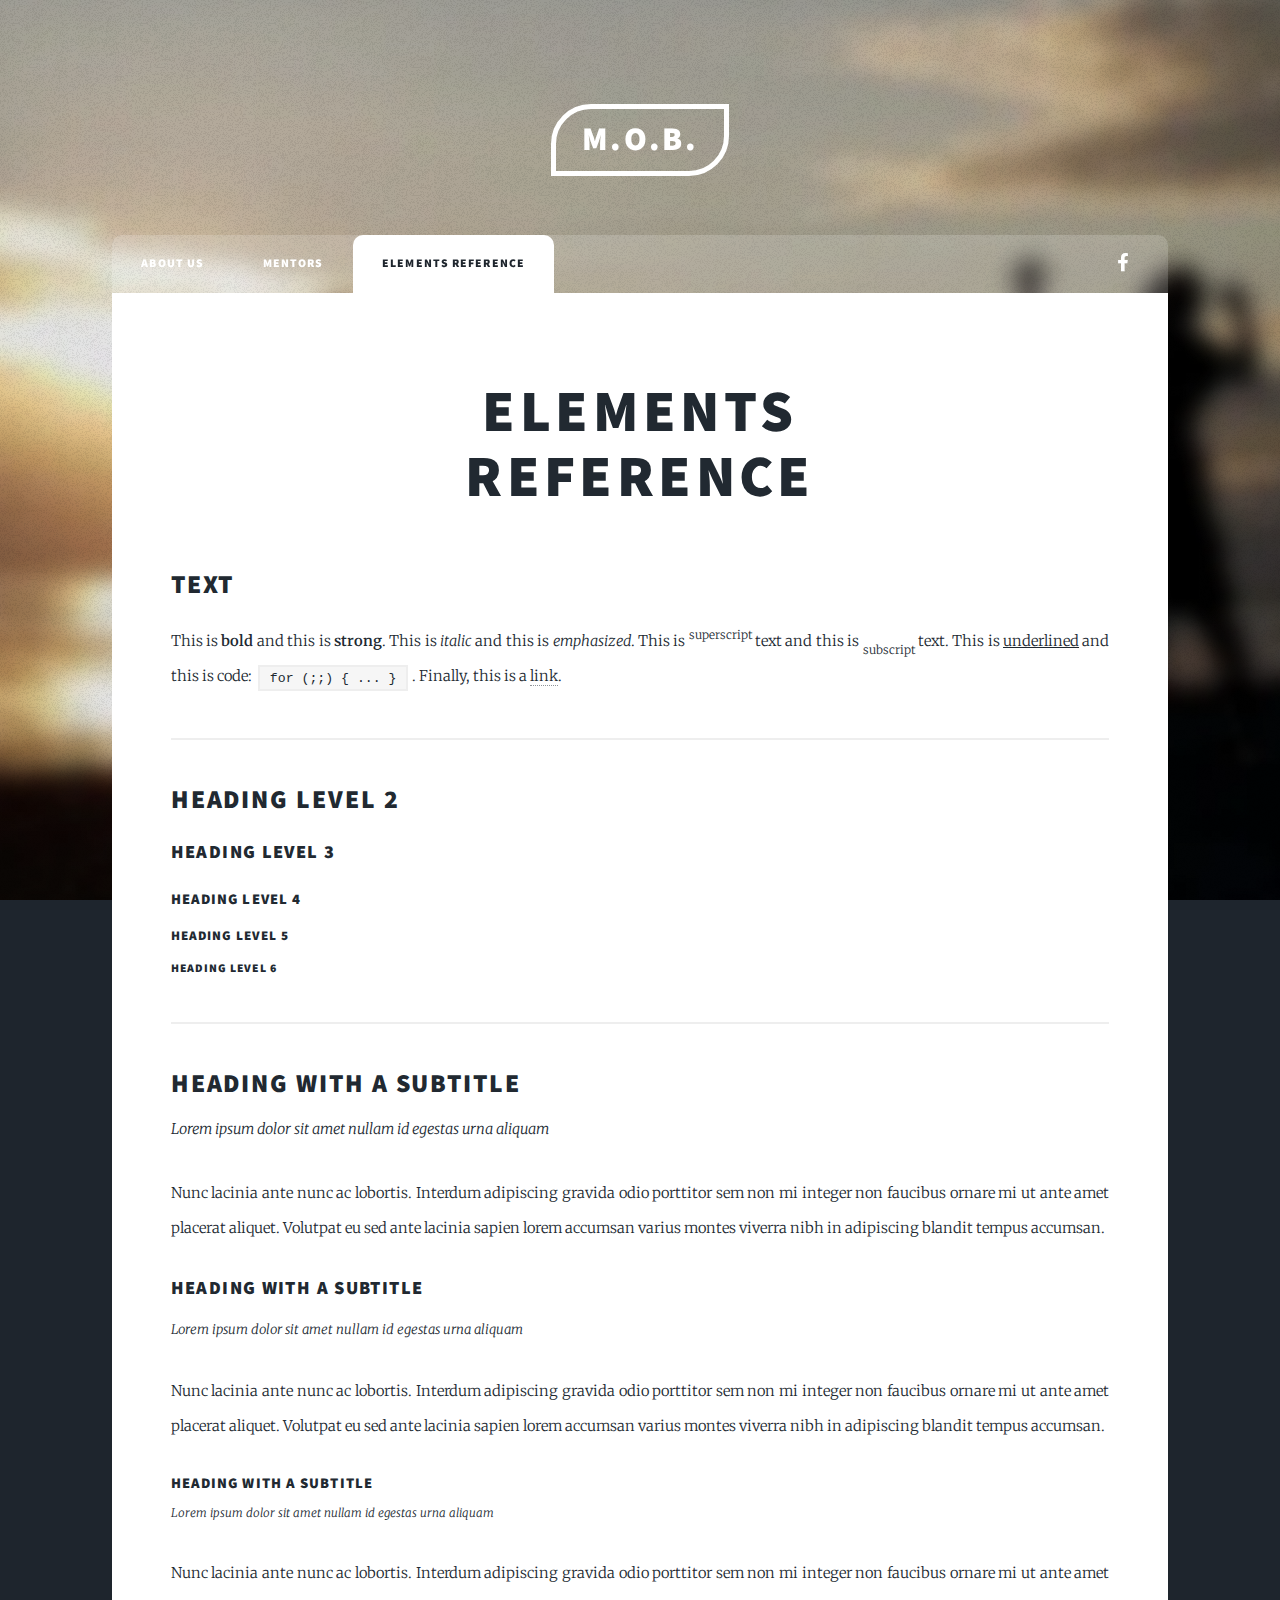
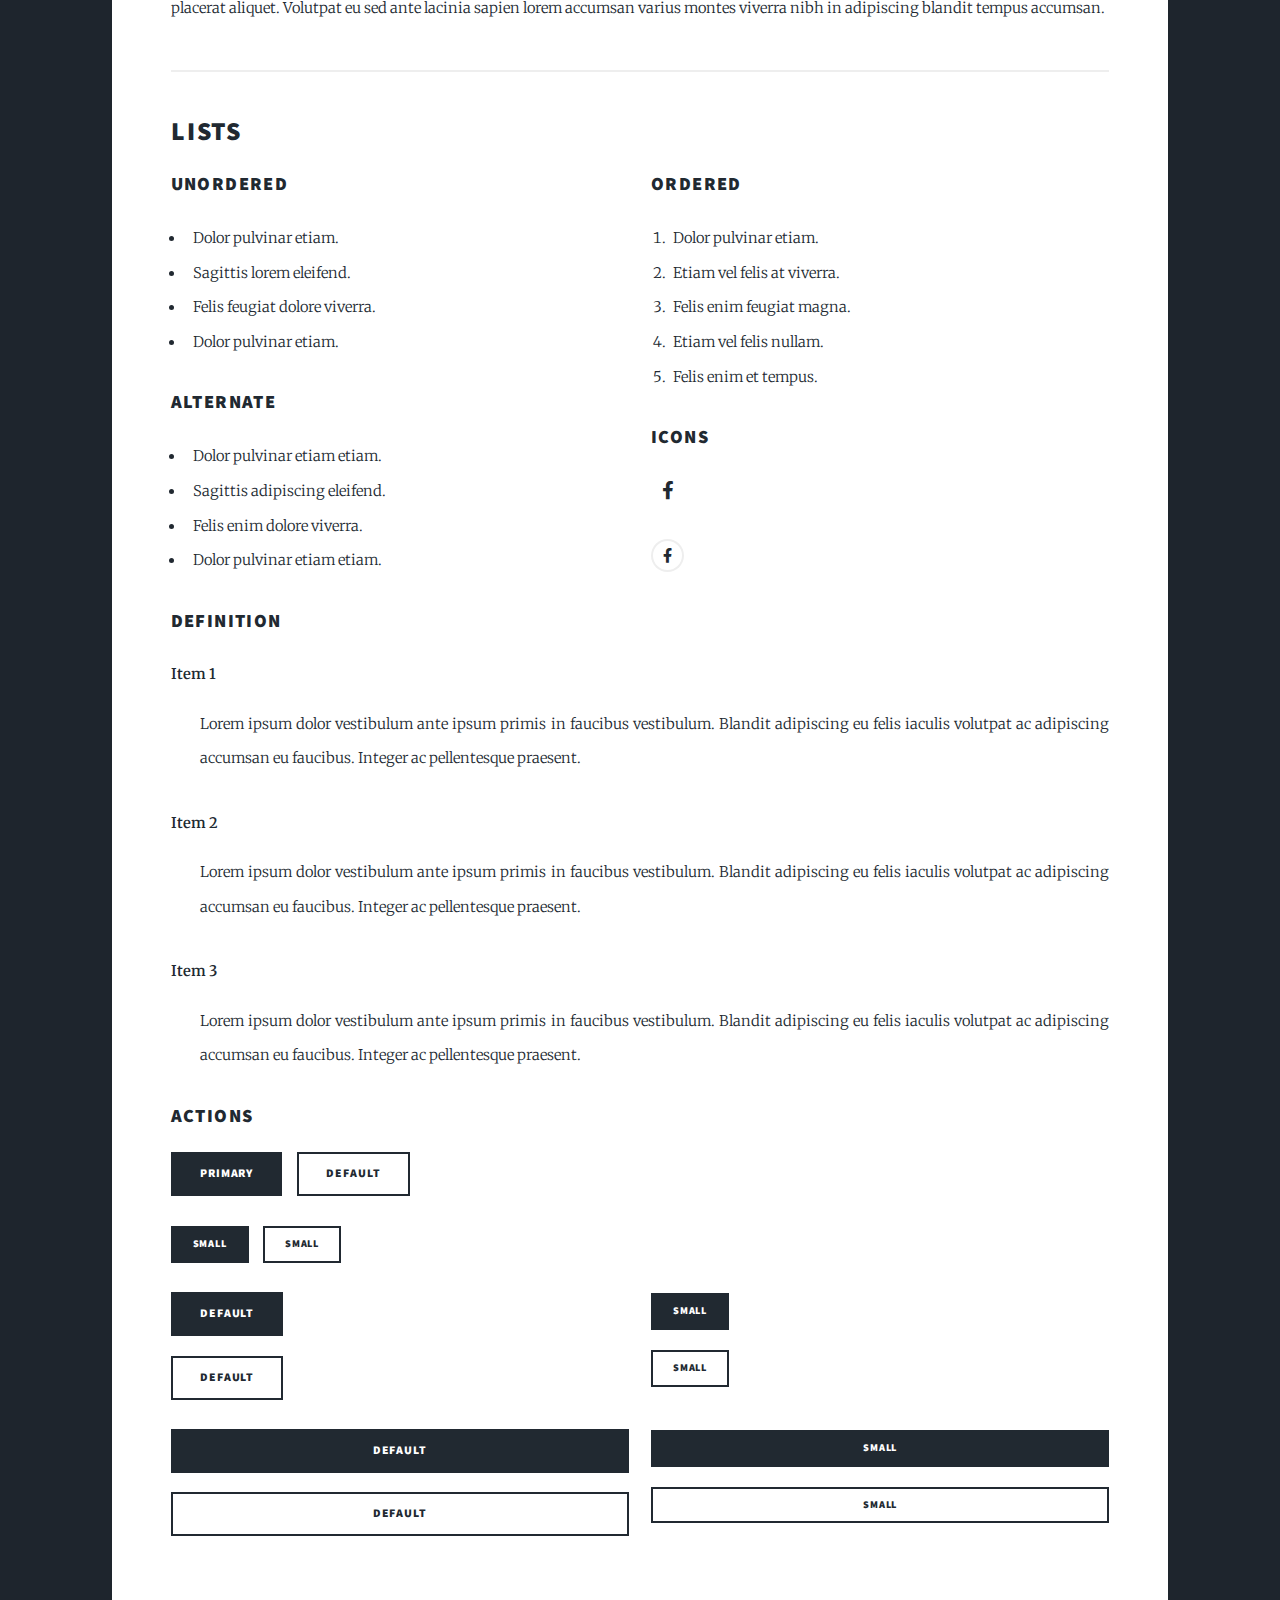
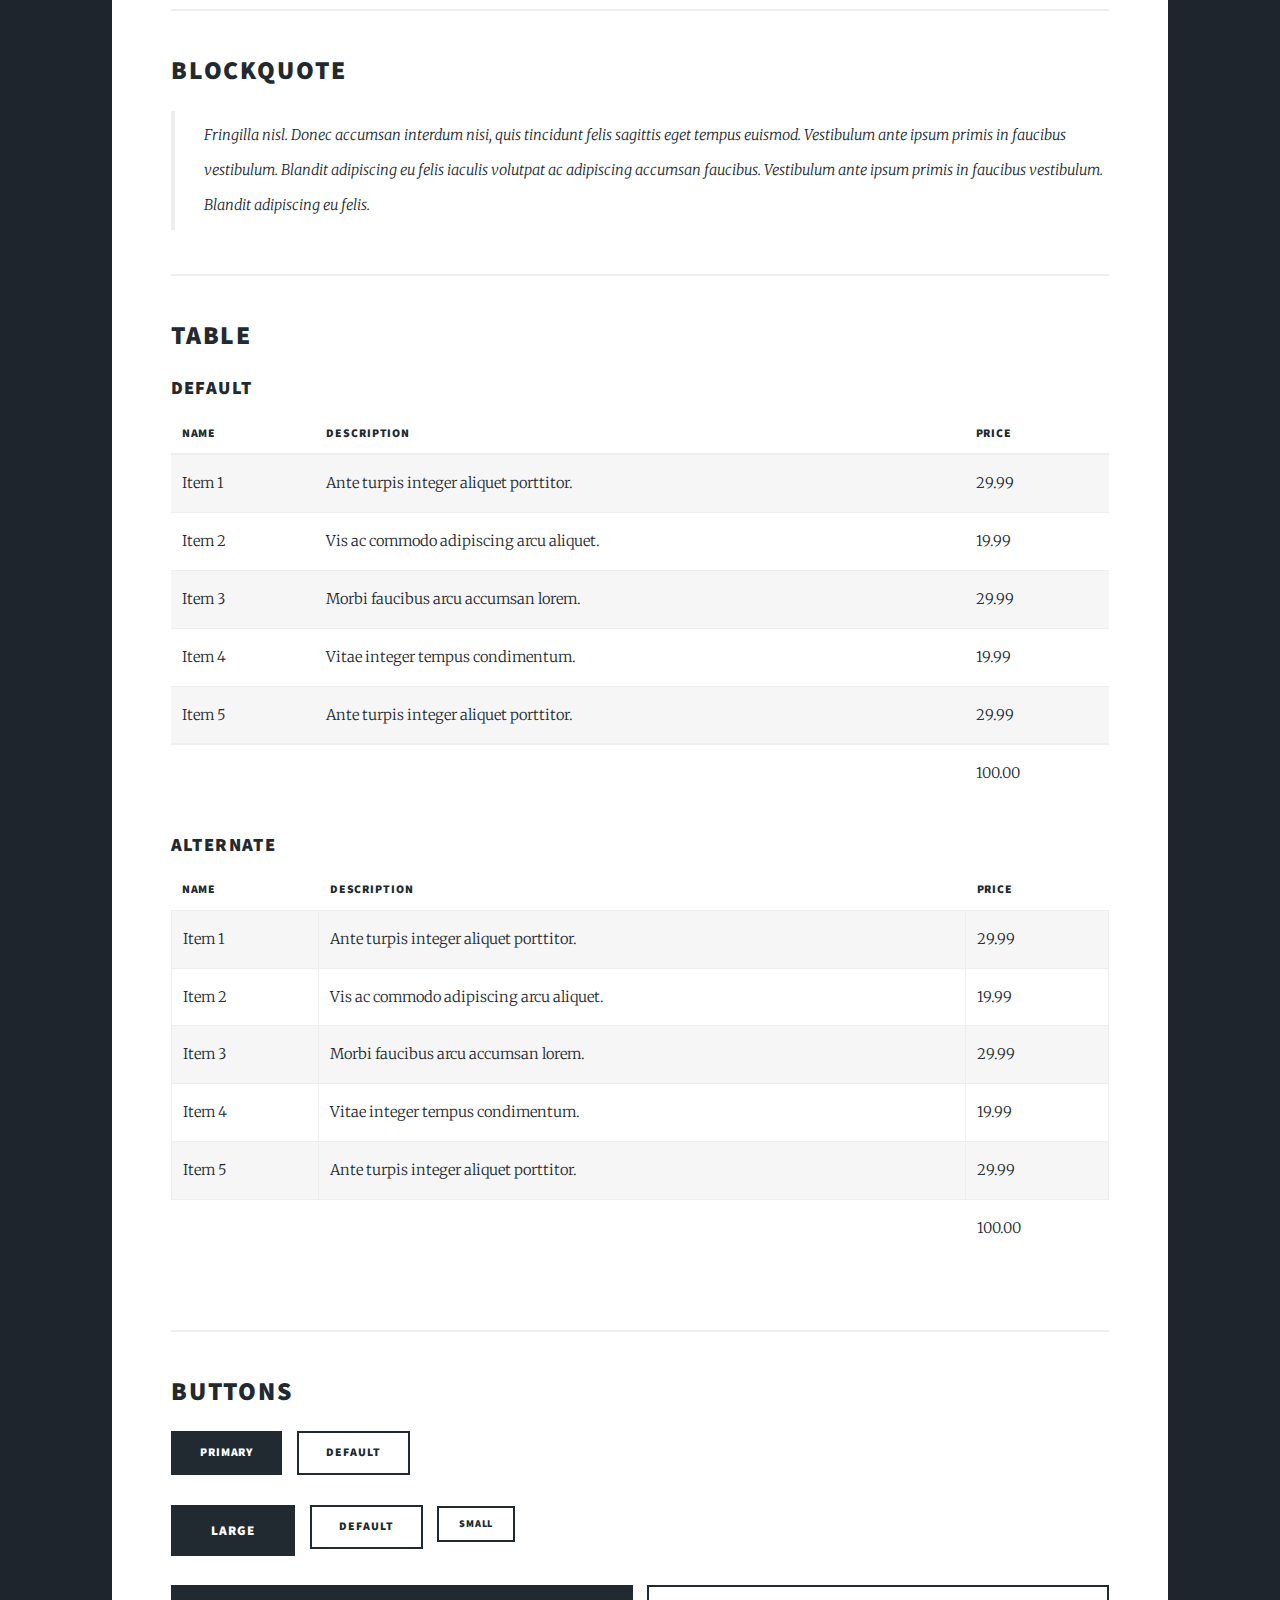
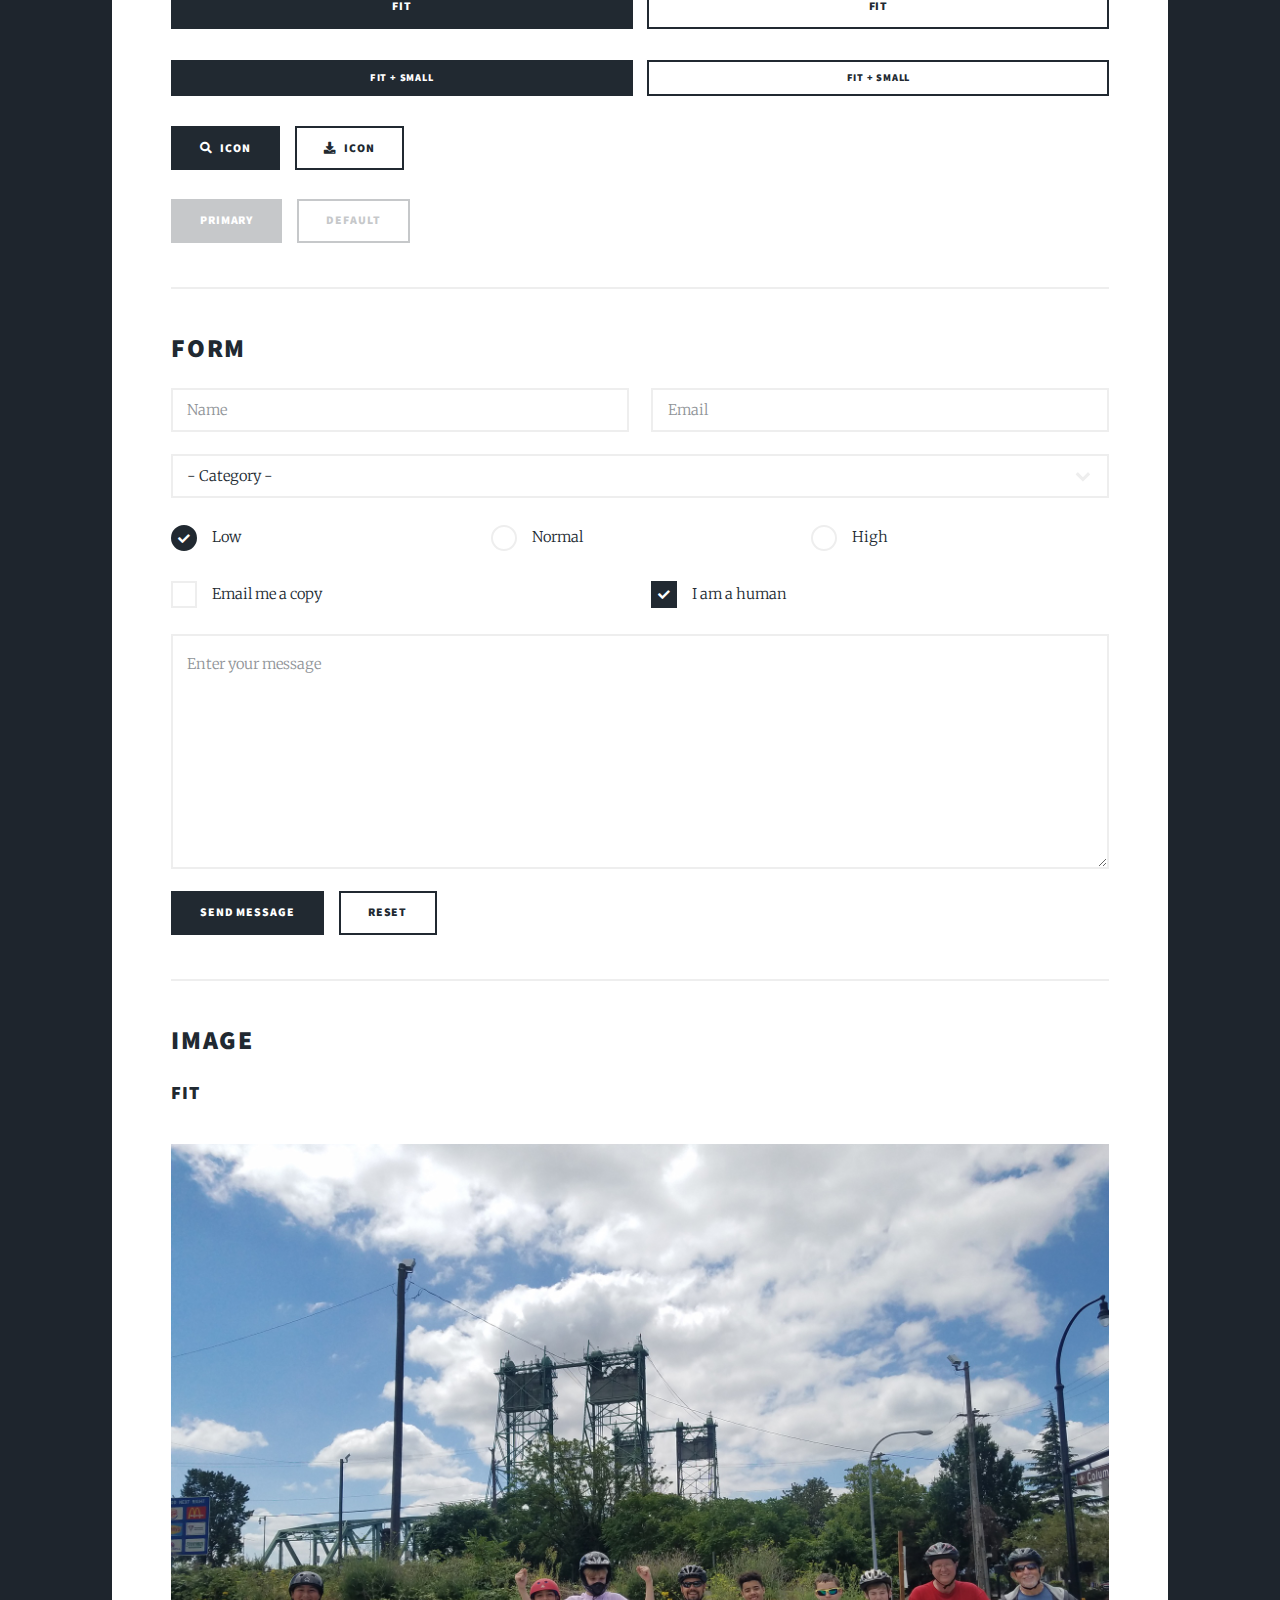
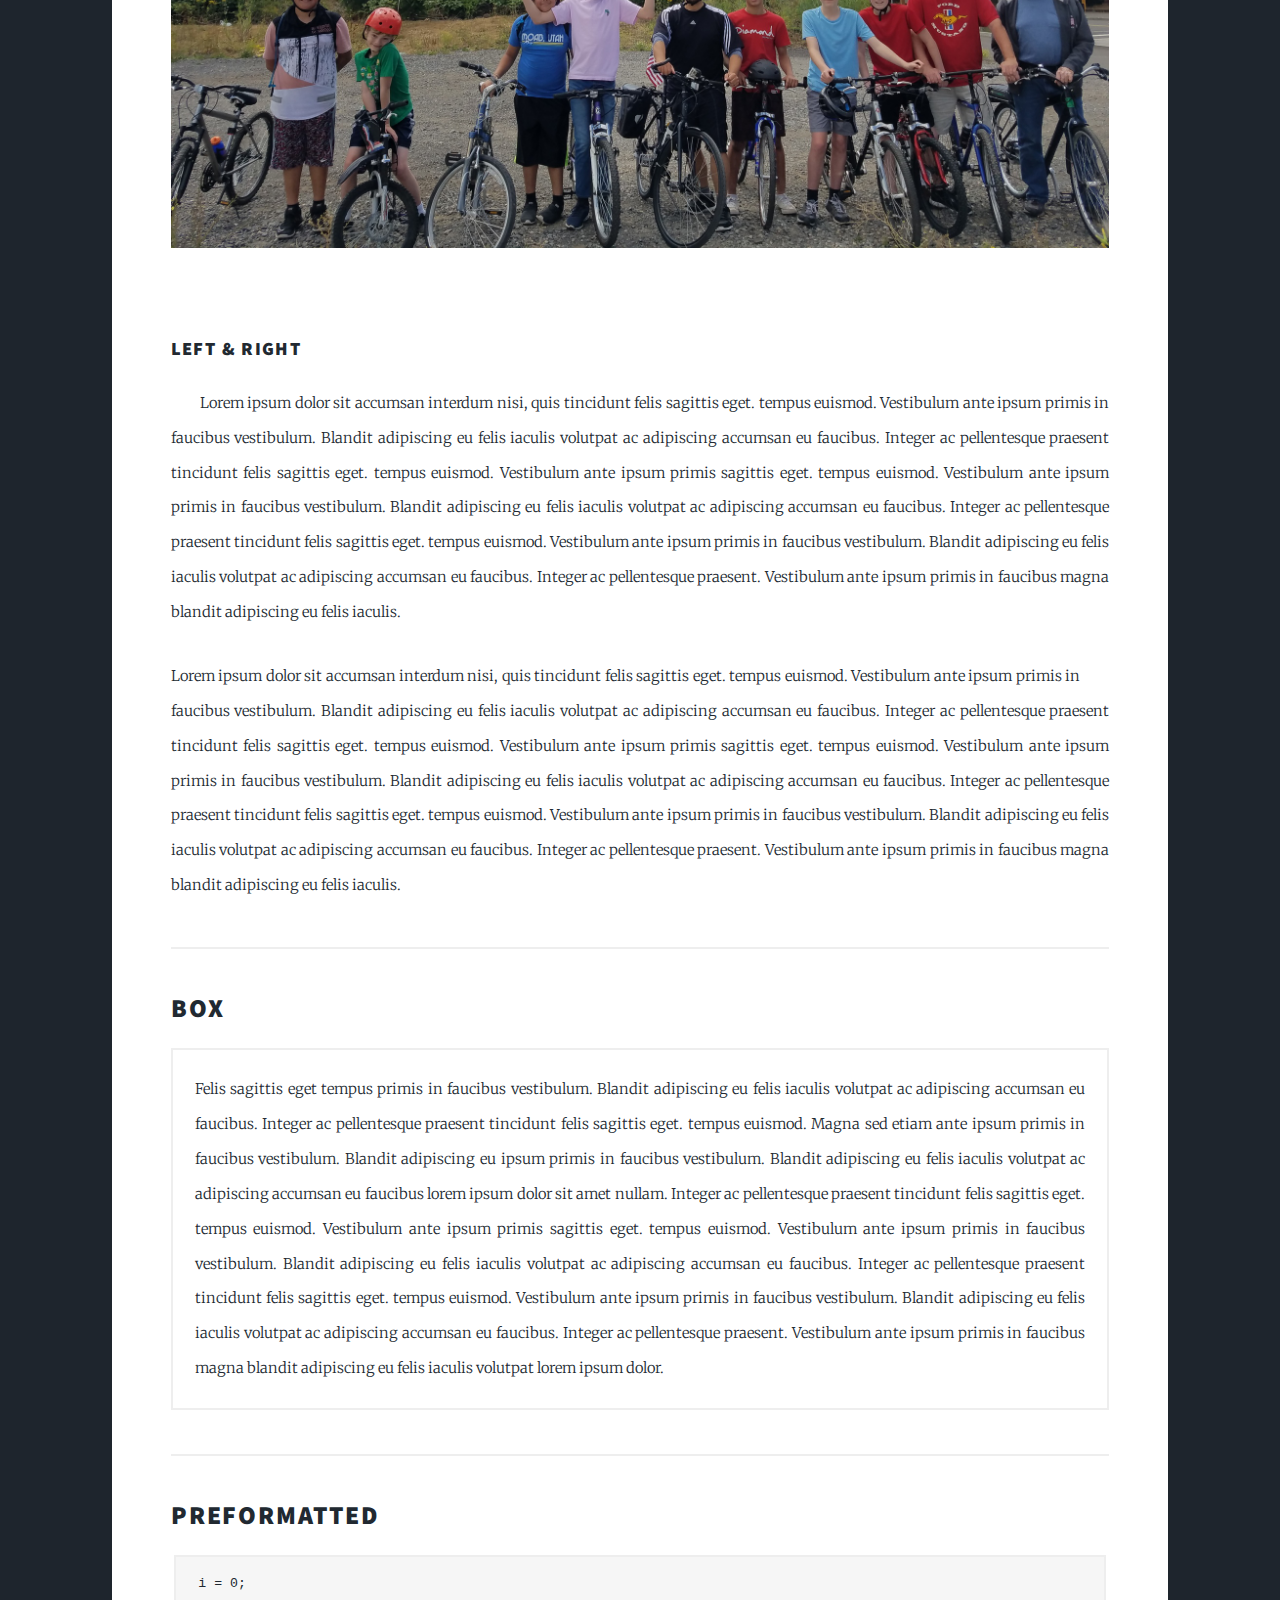
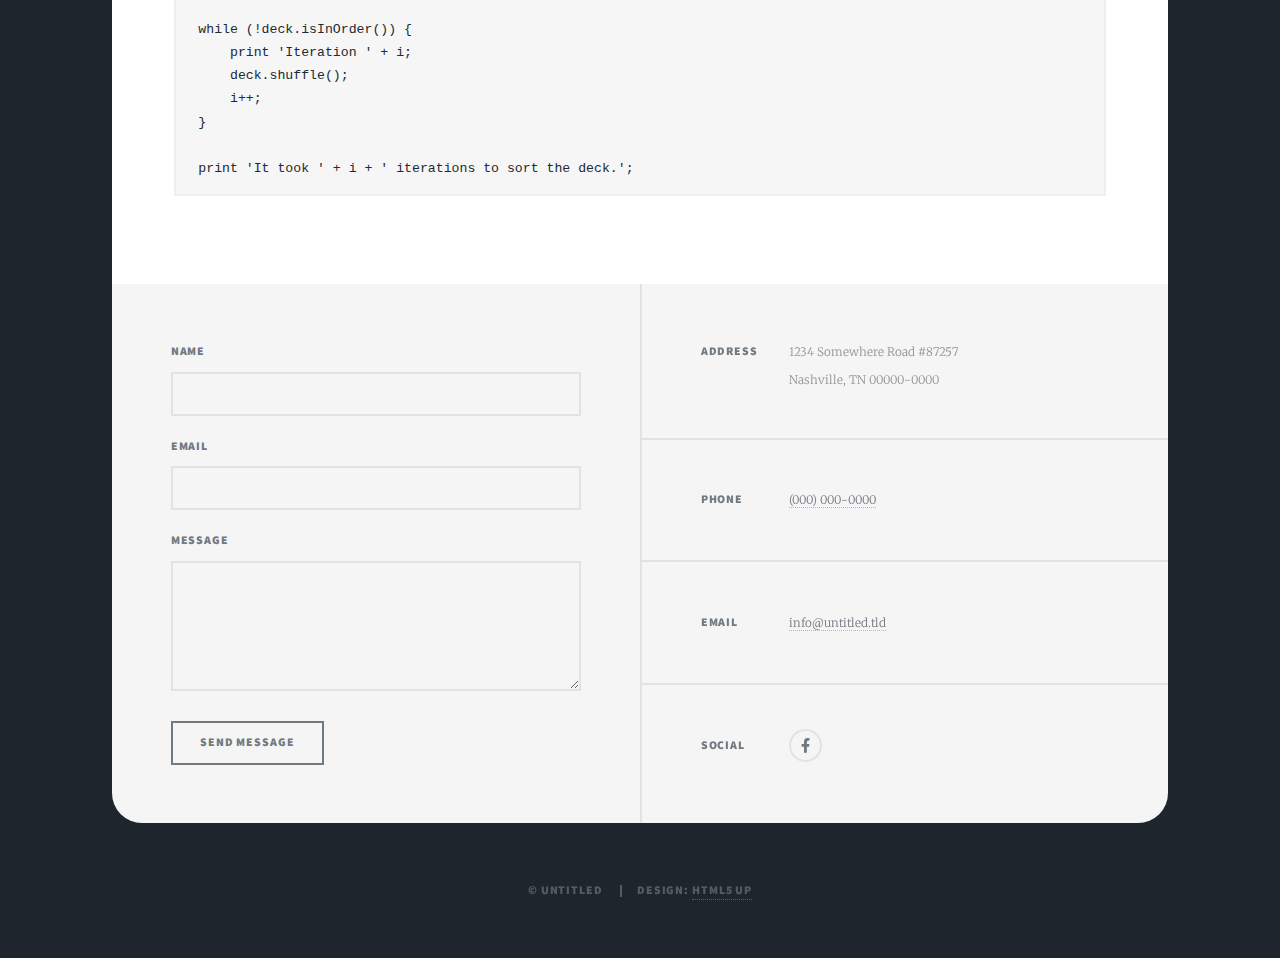
==== commit 4d10e520: "mentors page finished" ====
--- a/elements.html
+++ b/elements.html
@@ -25,7 +25,7 @@
 		<nav id="nav">
 			<ul class="links">
 				<li><a href="index.html#header">About Us</a></li>
-				<li><a href="generic.html">Generic Page</a></li>
+				<li><a href="mentors.html">Mentors</a></li>
 				<li class="active"><a href="elements.html">Elements Reference</a></li>
 			</ul>
 			<ul class="icons">
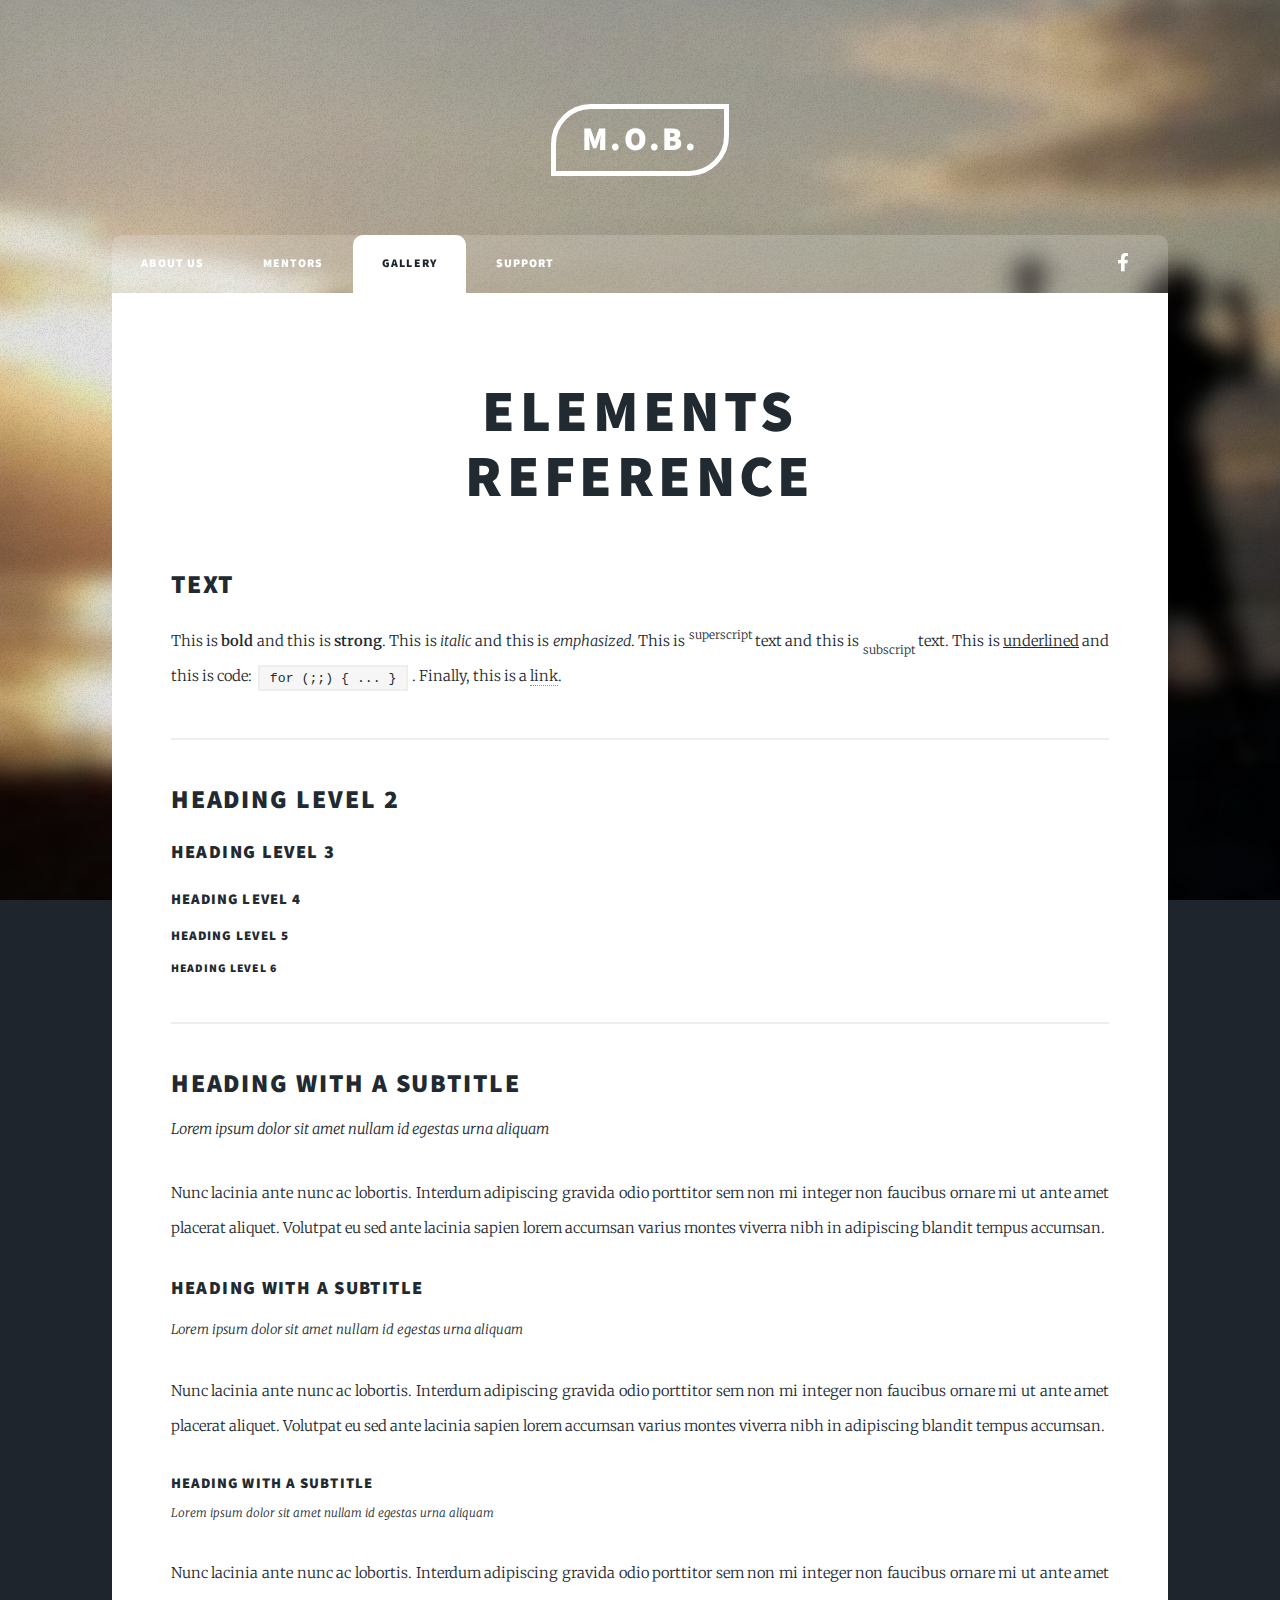
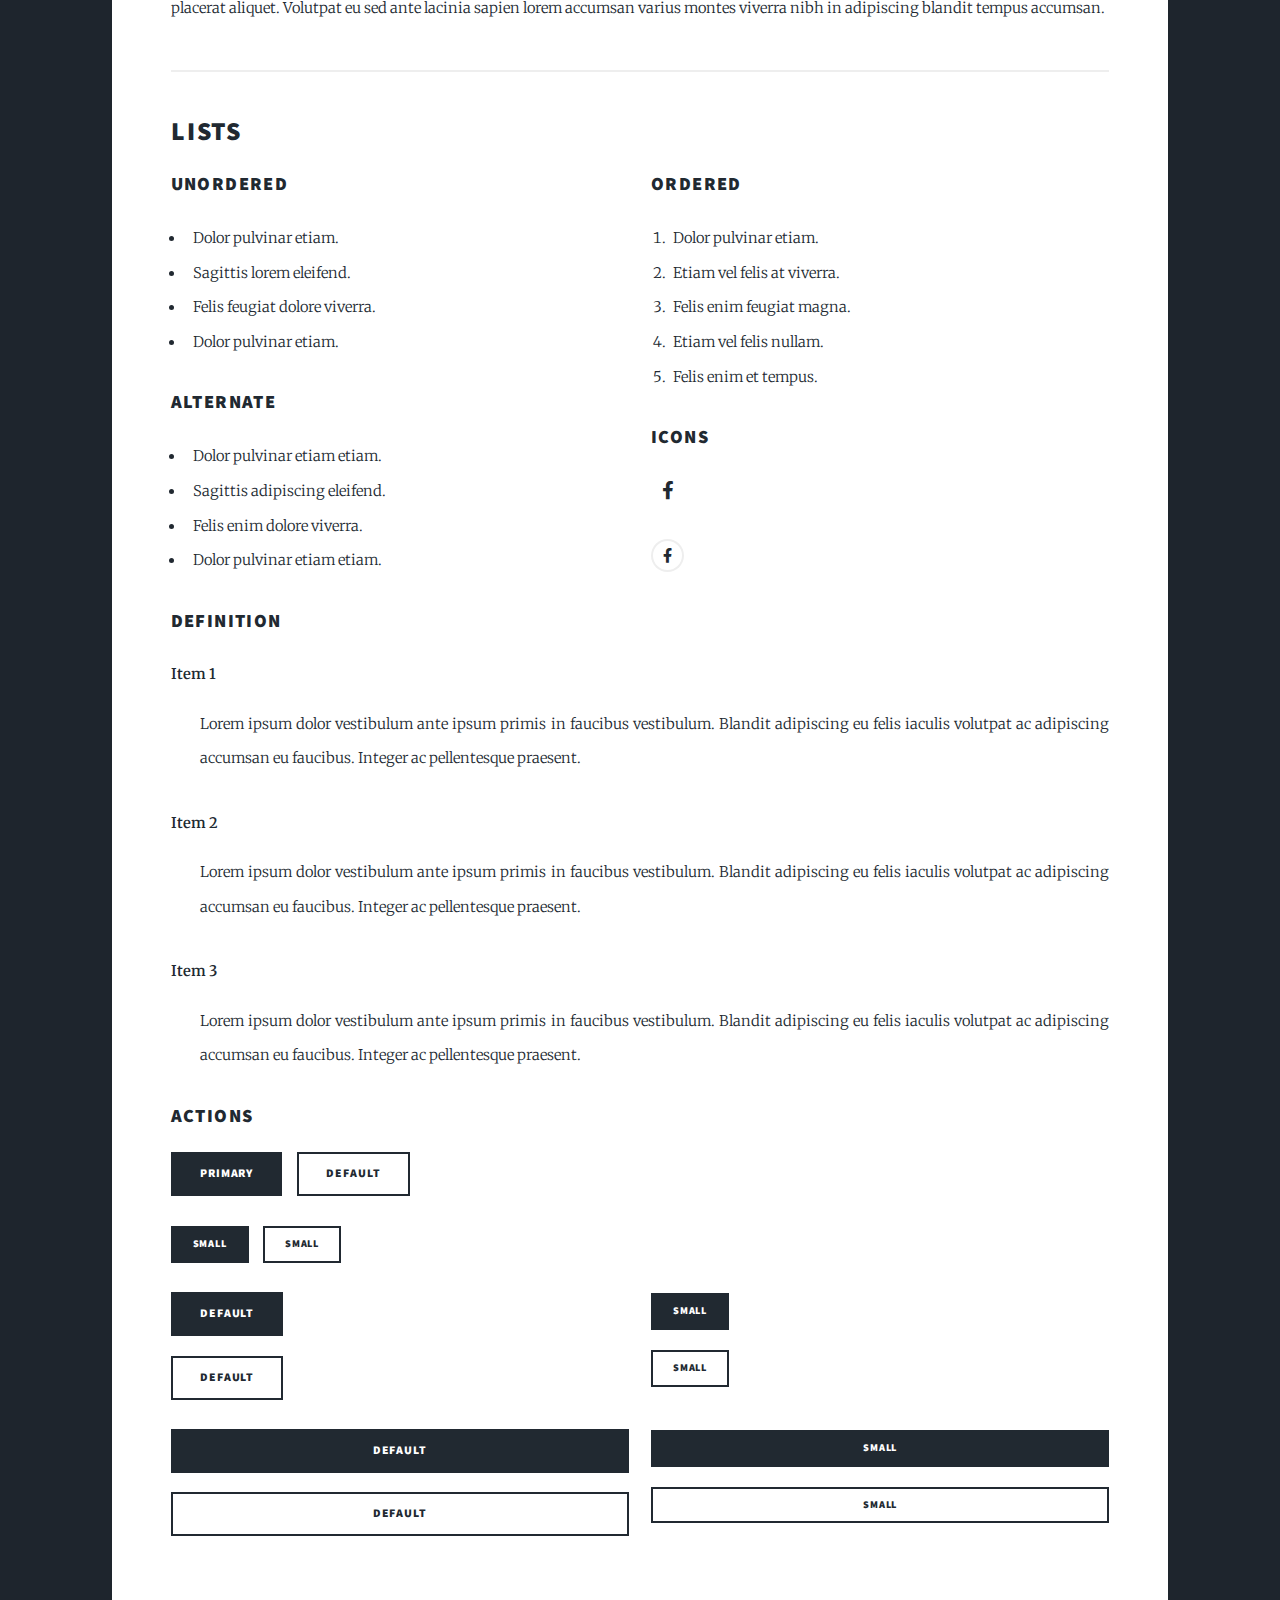
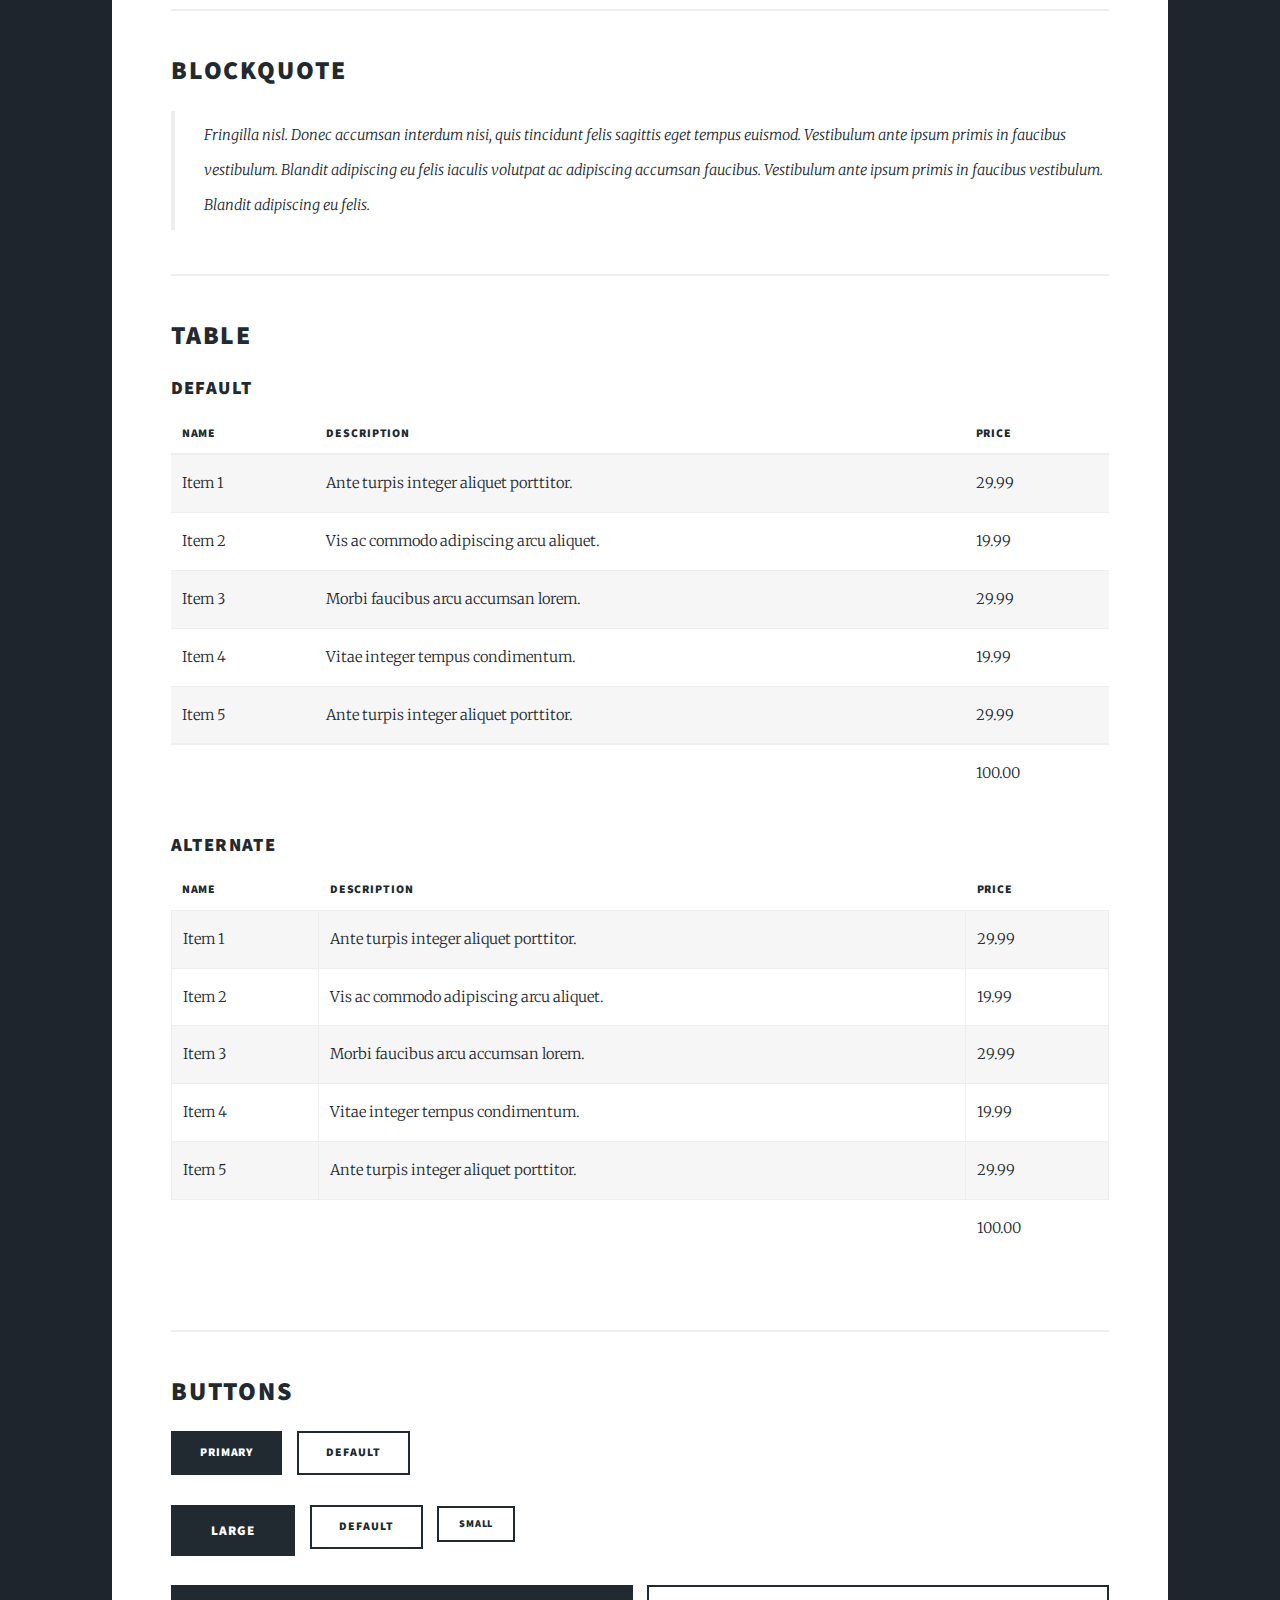
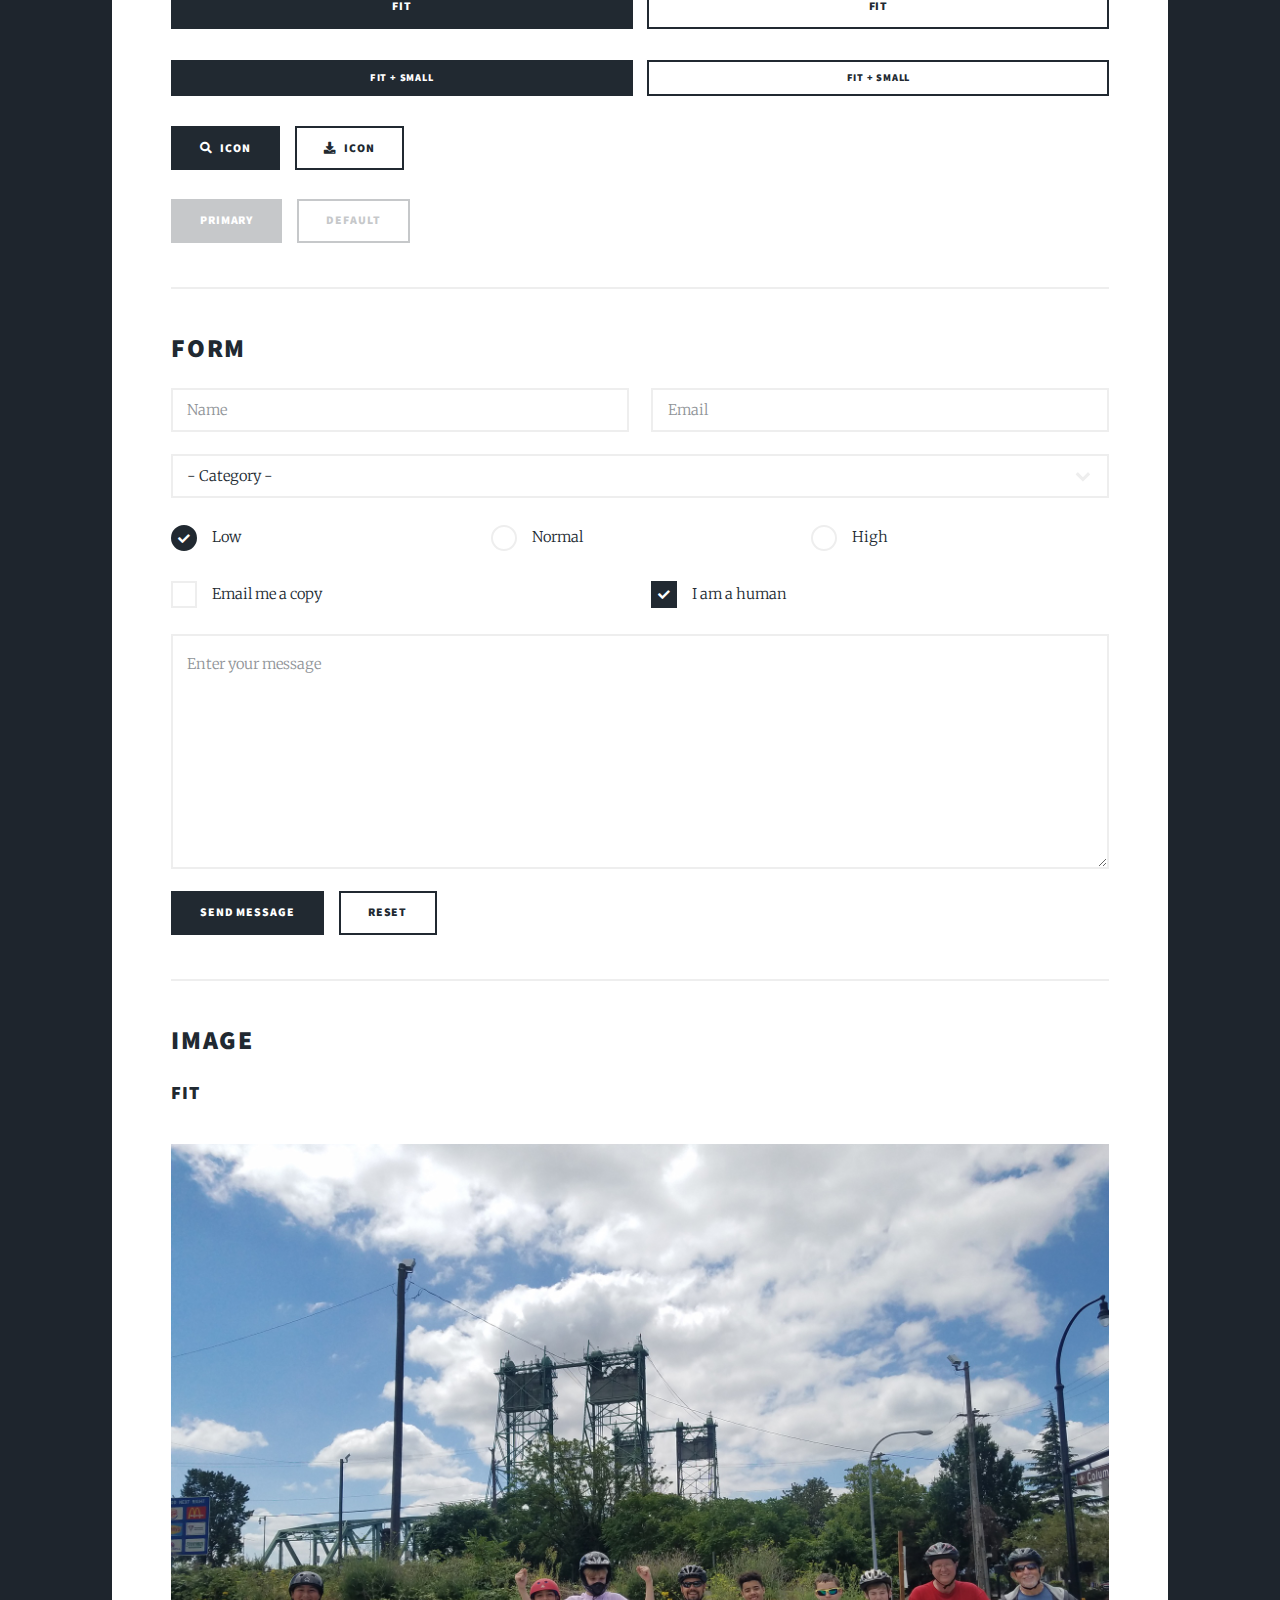
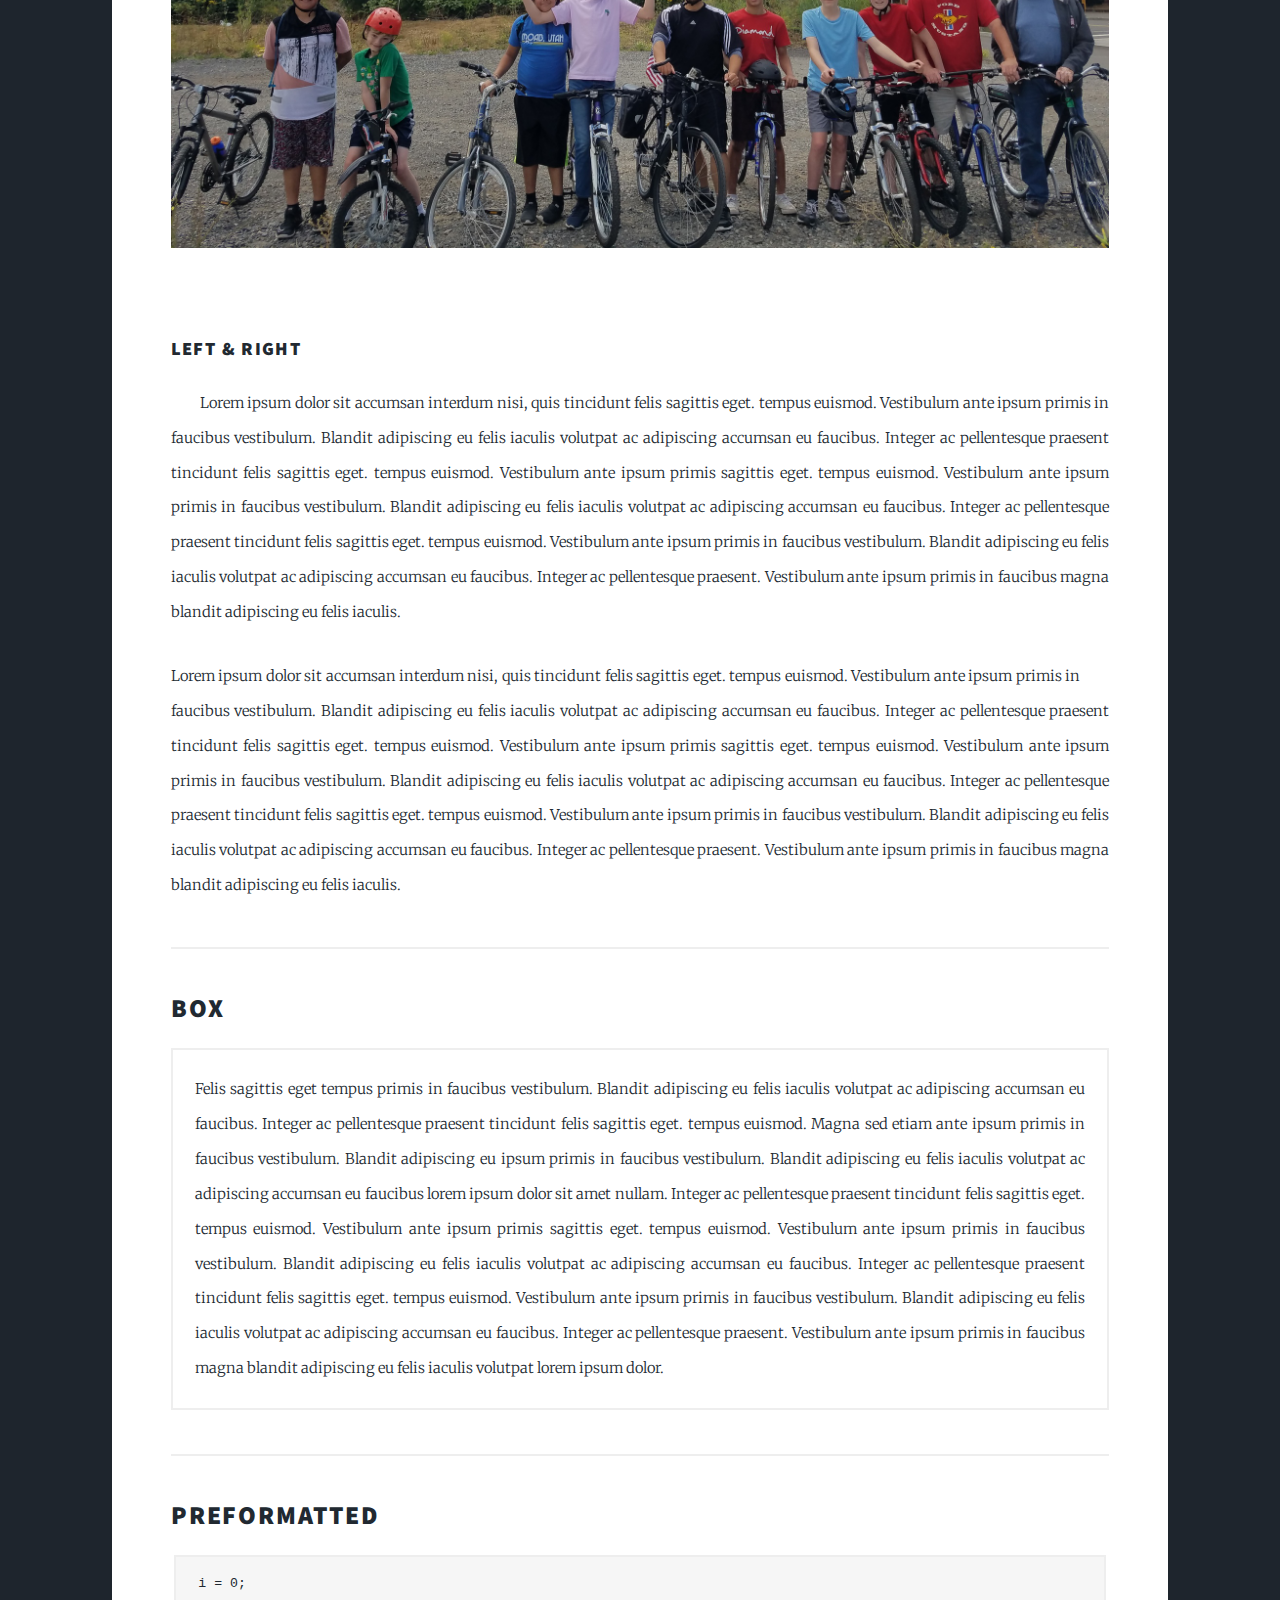
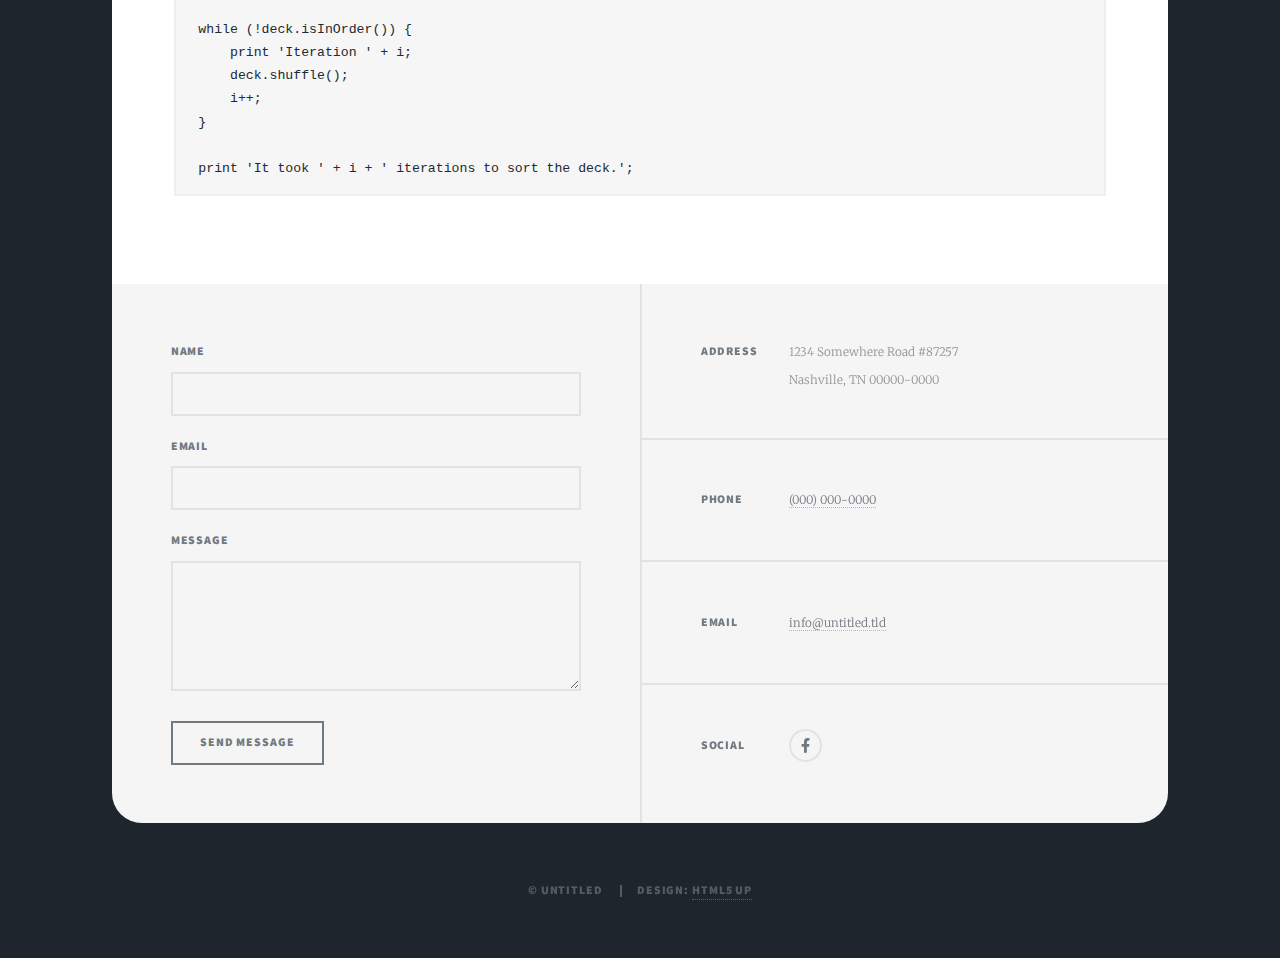
==== commit 439323a3: "add support and gallery page (gallery not finished)" ====
--- a/elements.html
+++ b/elements.html
@@ -26,7 +26,8 @@
 			<ul class="links">
 				<li><a href="index.html#header">About Us</a></li>
 				<li><a href="mentors.html">Mentors</a></li>
-				<li class="active"><a href="elements.html">Elements Reference</a></li>
+				<li class="active"><a href="gallery.html">Gallery</a></li>
+				<li><a href="support.html">Support</a></li>
 			</ul>
 			<ul class="icons">
 				<li><a href="https://www.facebook.com/people/Mentors-of-Boys/100068606212131/"
@@ -50,7 +51,8 @@
 					<em>emphasized</em>.
 					This is <sup>superscript</sup> text and this is <sub>subscript</sub> text.
 					This is <u>underlined</u> and this is code: <code>for (;;) { ... }</code>.
-					Finally, this is a <a href="#">link</a>.</p>
+					Finally, this is a <a href="#">link</a>.
+				</p>
 				<hr />
 				<h2>Heading Level 2</h2>
 				<h3>Heading Level 3</h3>
